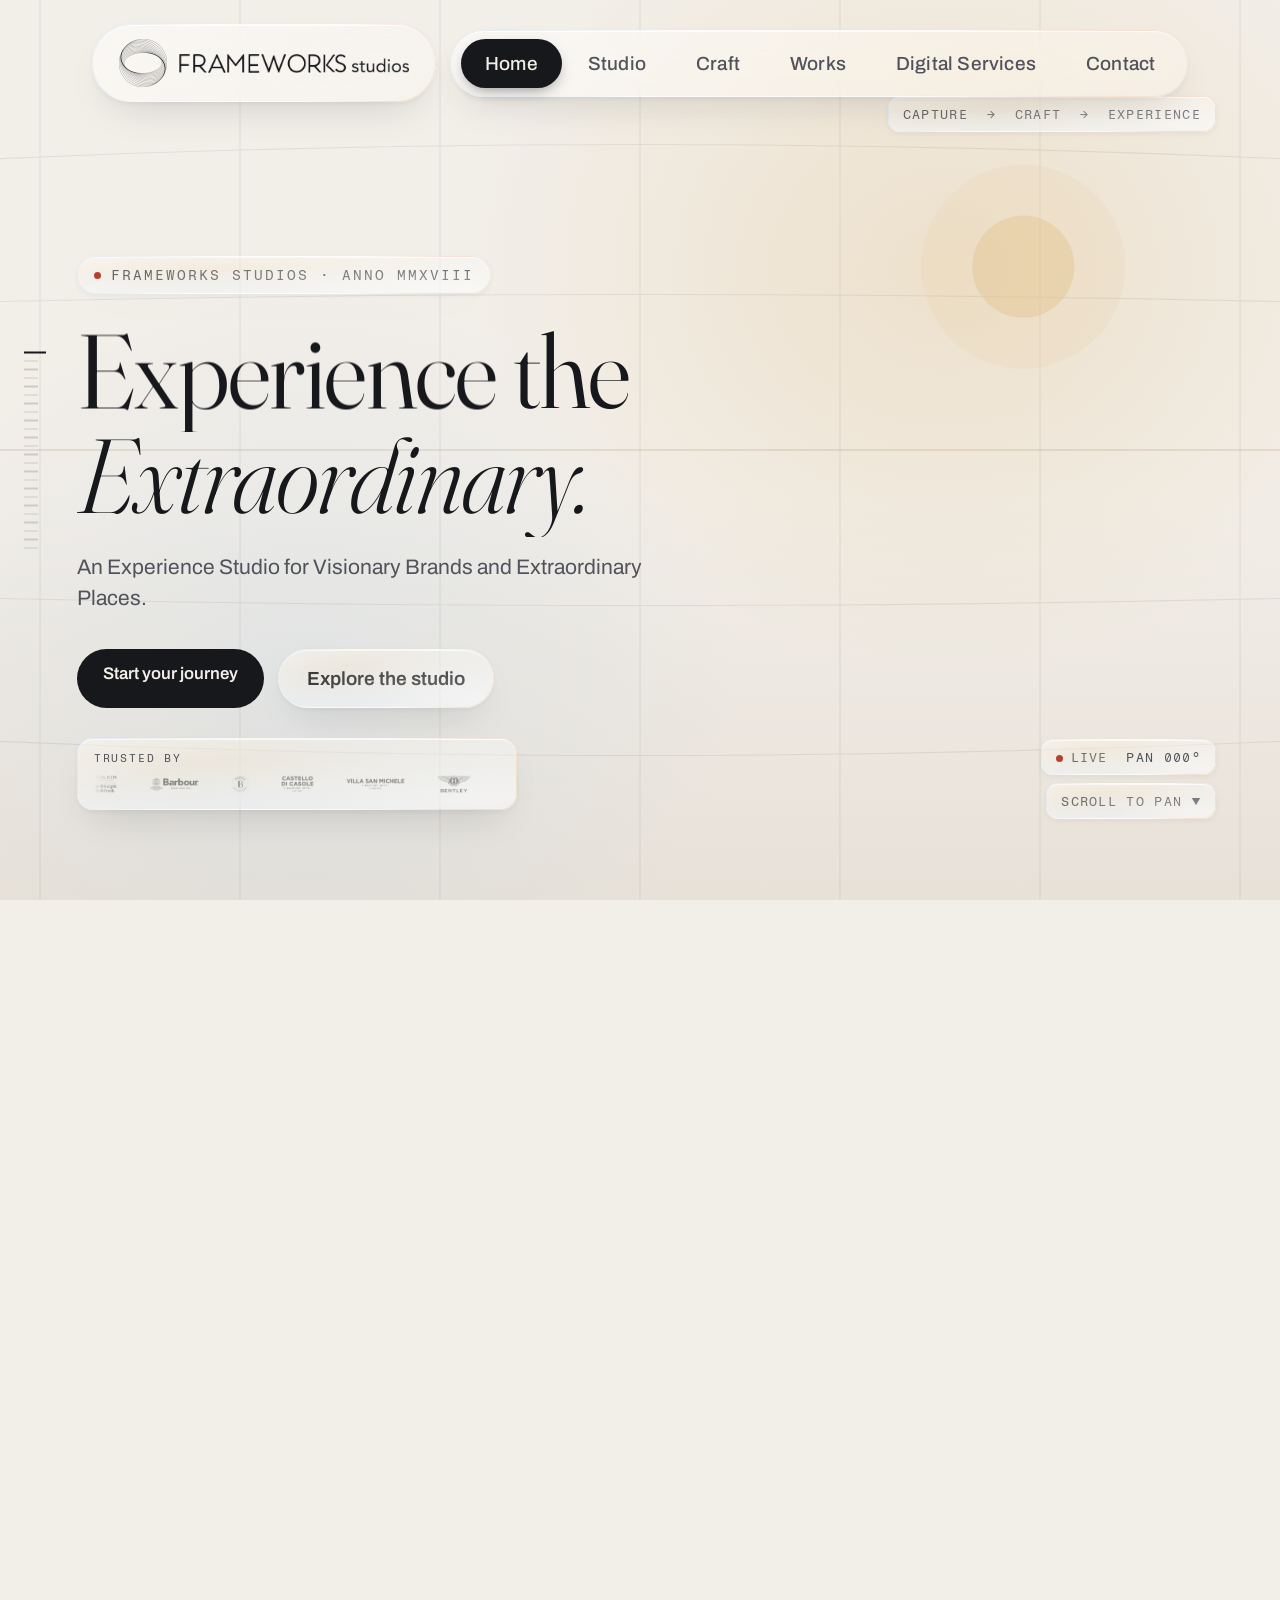
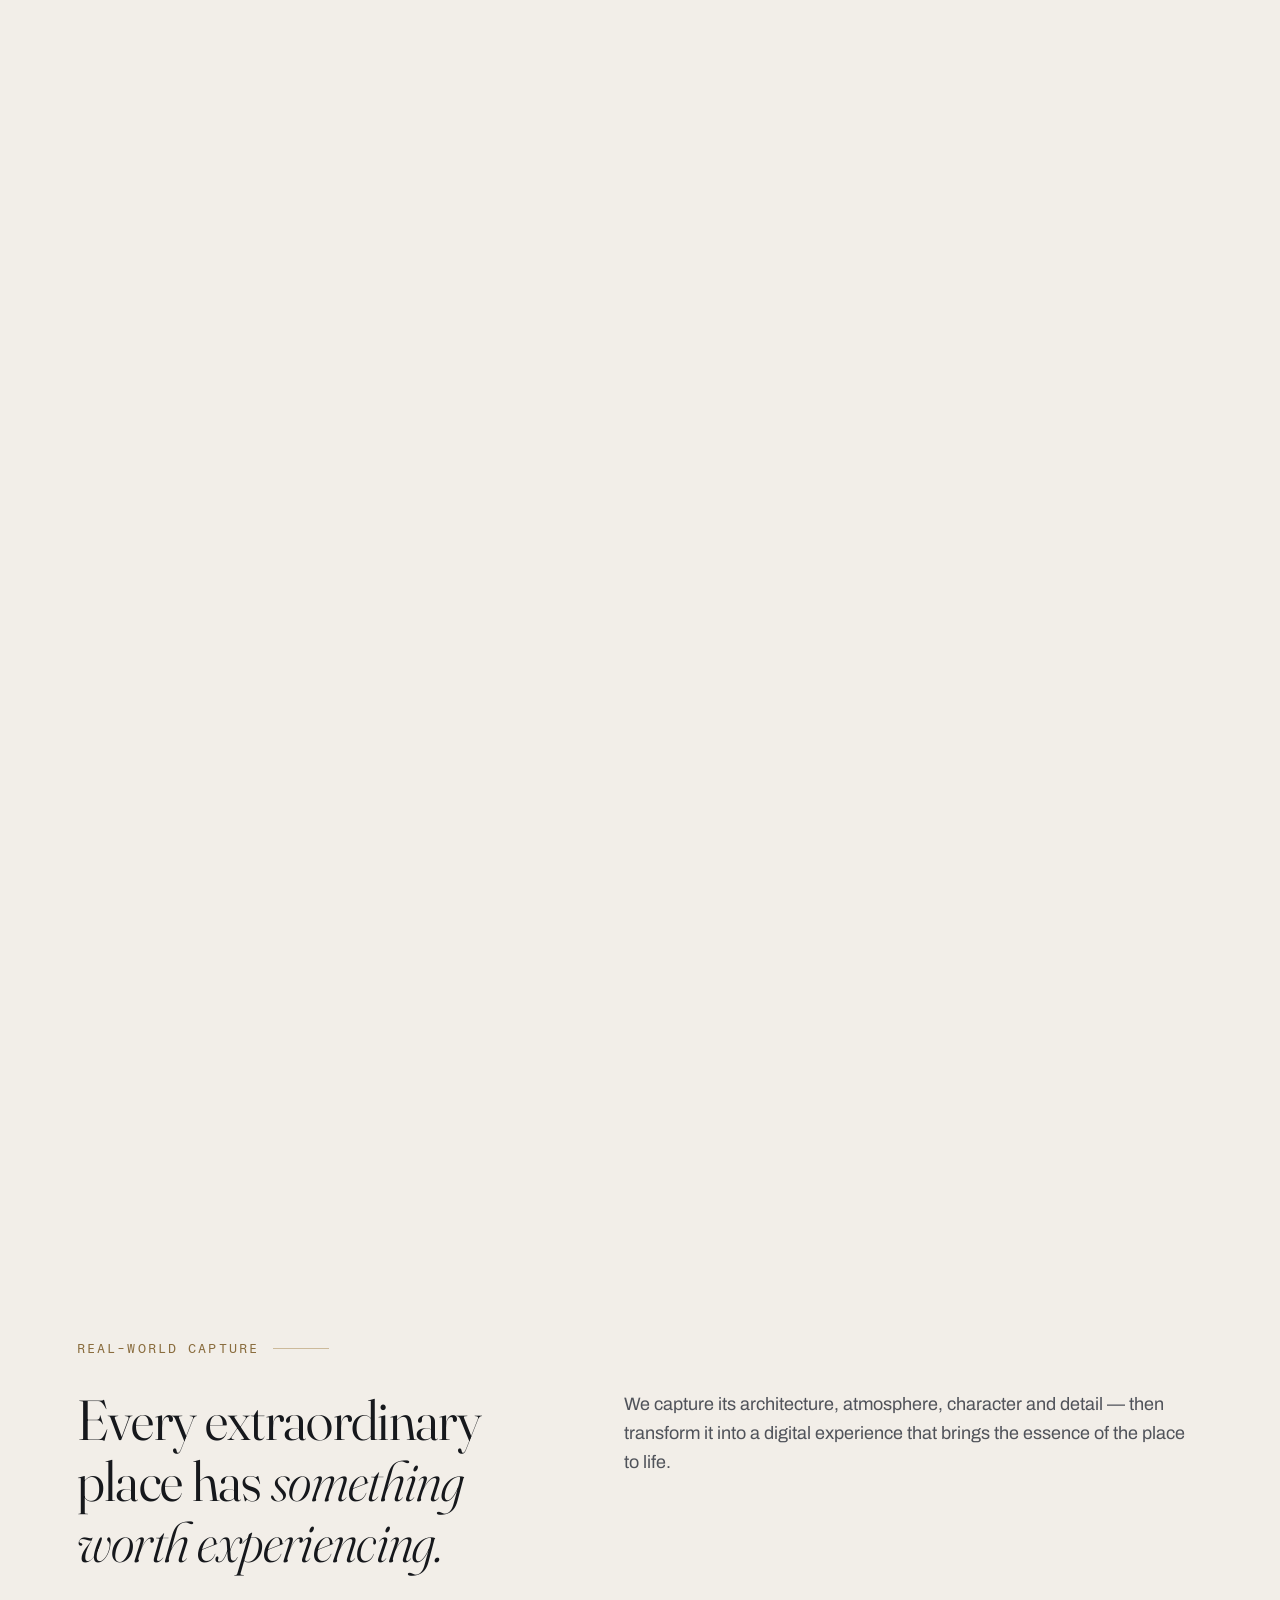
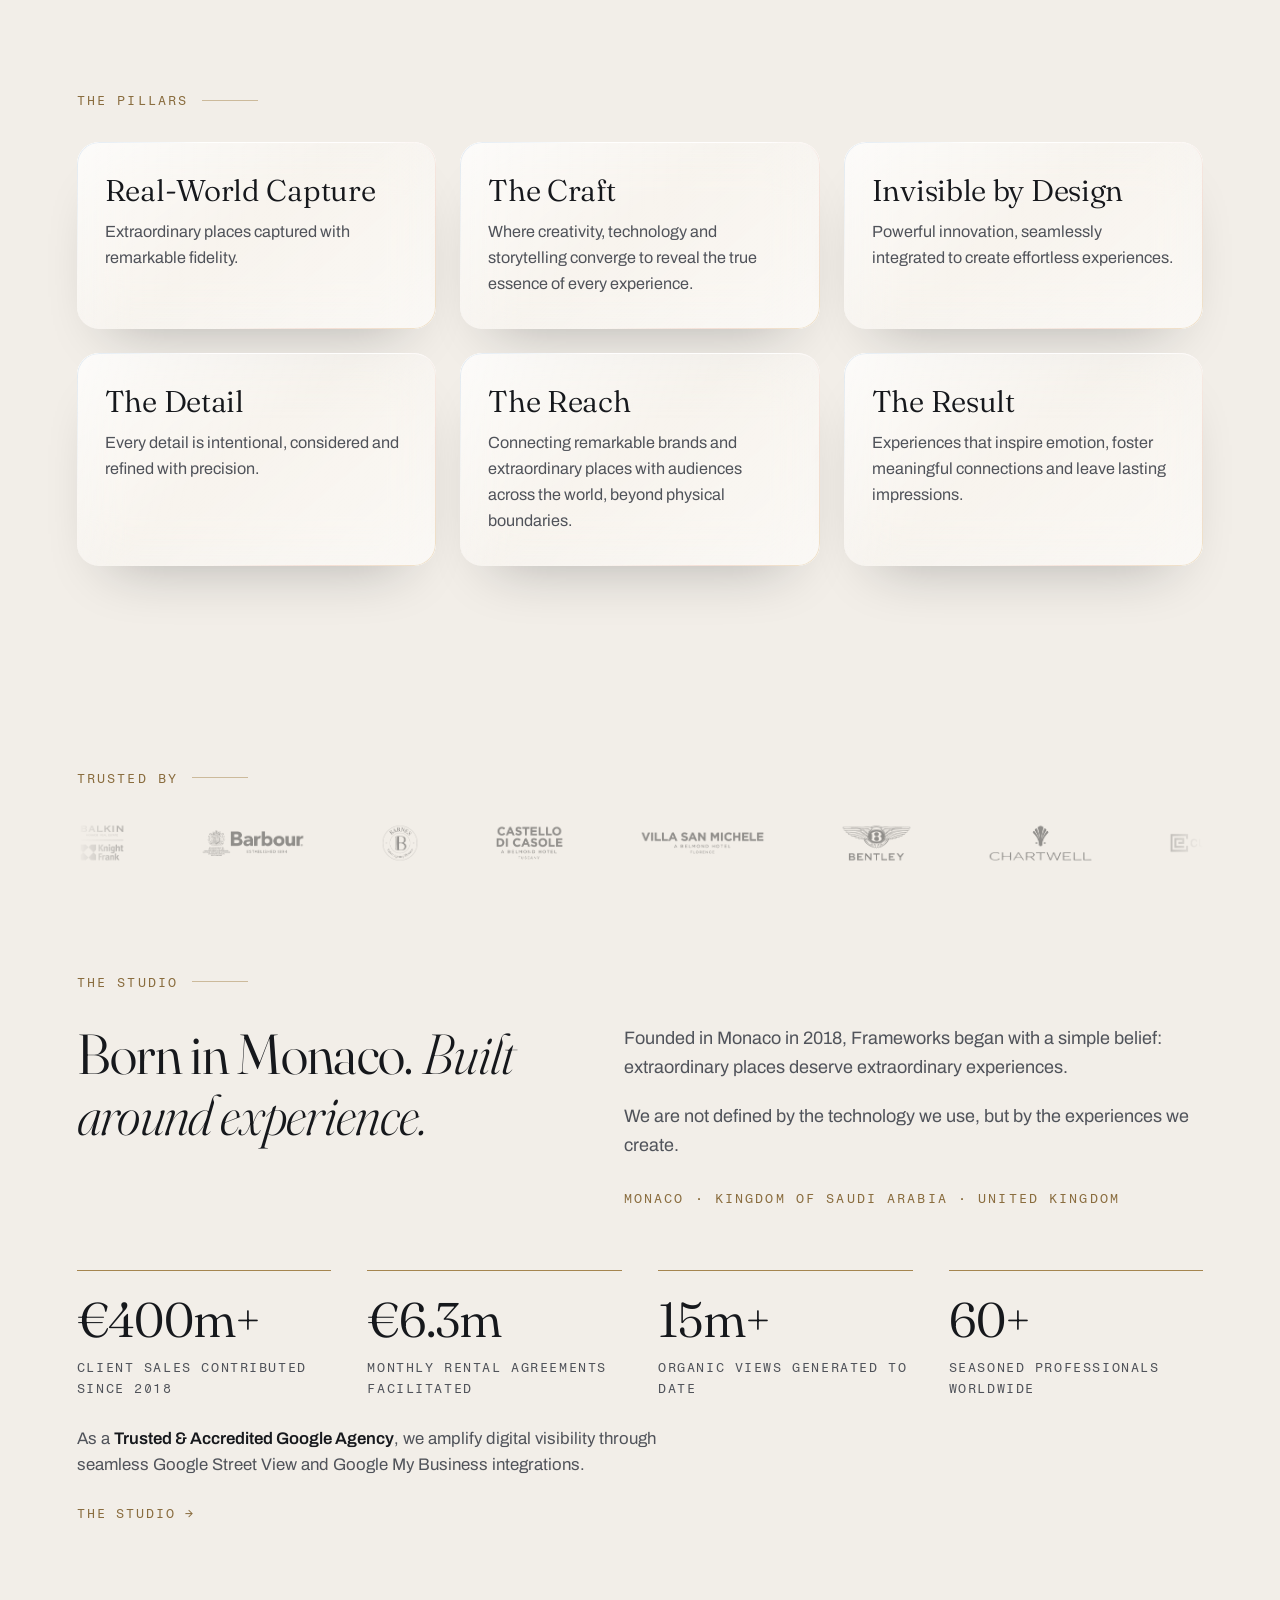
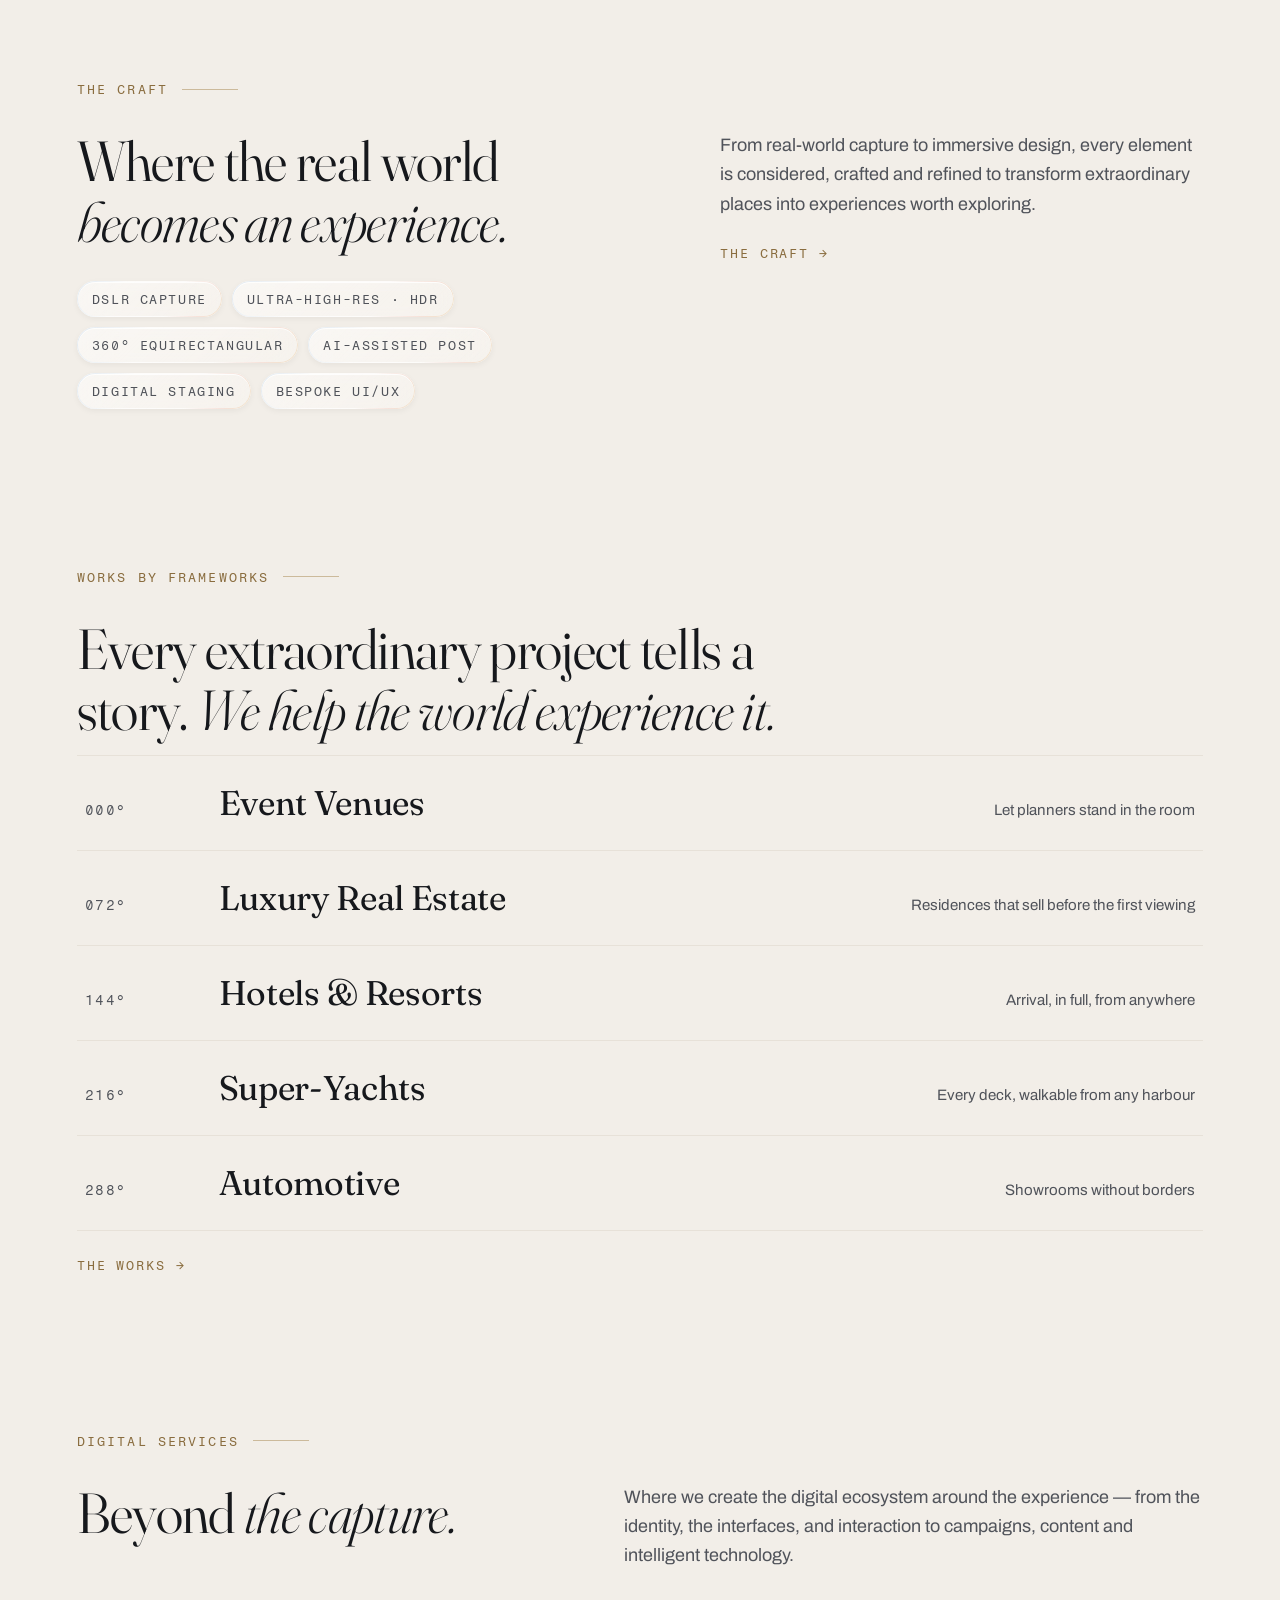
==== index.html @ 33f56725 "favicon update" ====
<!DOCTYPE html>
<html lang="en">
<head>
<title>Frameworks Studios — An Experience Studio for Visionary Brands and Extraordinary Places</title>
<meta name="description" content="An experience studio for visionary brands and extraordinary places. From Monaco, the Kingdom of Saudi Arabia and the United Kingdom, Frameworks captures extraordinary places and transforms them into immersive digital experiences — 360° tours, interactive brochures and the digital ecosystem around them." />
<link rel="canonical" href="https://frameworks-studios.com" />
<meta property="og:type" content="website" />
<meta property="og:title" content="Frameworks Studios — An Experience Studio for Visionary Brands and Extraordinary Places" />
<meta property="og:description" content="An experience studio for visionary brands and extraordinary places. From Monaco, the Kingdom of Saudi Arabia and the United Kingdom, Frameworks captures extraordinary places and transforms them into immersive digital experiences — 360° tours, interactive brochures and the digital ecosystem around them." />
<meta property="og:url" content="https://frameworks-studios.com" />
<meta name="twitter:card" content="summary_large_image" />
<!-- #region SHARED:head — everything below is identical on every page. The
     per-page title, description, canonical and og:url sit above this block. -->
<meta charset="UTF-8" />
<meta name="viewport" content="width=device-width, initial-scale=1.0" />
<meta name="theme-color" content="#F2EEE8" />
<link rel="icon" href="/assets/brand/favicon.ico?v=2" sizes="16x16 32x32 48x48" />
<link rel="icon" href="/assets/brand/favicon-32.png?v=2" type="image/png" sizes="32x32" />
<link rel="icon" href="/assets/brand/favicon-48.png?v=2" type="image/png" sizes="48x48" />
<link rel="icon" href="/assets/brand/icon-192.png?v=2" type="image/png" sizes="192x192" />
<link rel="apple-touch-icon" href="/assets/brand/apple-touch-icon.png?v=2" />
<meta property="og:image" content="https://frameworks-studios.com/assets/brand/og-cover.jpg" />
<meta property="og:image:type" content="image/jpeg" />
<meta property="og:image:width" content="1200" />
<meta property="og:image:height" content="630" />
<meta property="og:image:alt" content="Frameworks Studios" />
<meta property="og:site_name" content="Frameworks Studios" />
<meta name="twitter:image" content="https://frameworks-studios.com/assets/brand/og-cover.jpg" />
<link rel="preconnect" href="https://fonts.googleapis.com">
<link rel="preconnect" href="https://fonts.gstatic.com" crossorigin>
<link href="https://fonts.googleapis.com/css2?family=Fraunces:ital,opsz,wght@0,9..144,300;0,9..144,400;0,9..144,500;1,9..144,300;1,9..144,400&family=Archivo:wdth,wght@62..125,300;62..125,400;62..125,500;62..125,600&family=Fragment+Mono:ital@0;1&display=swap" rel="stylesheet">
<link rel="stylesheet" href="/assets/site.css">
<!-- #endregion SHARED:head -->
</head>
<body data-page="home">

<!-- #region SHARED:nav — canonical copy lives in index.html. After editing it run
     tools/sync-partials.py; the only per-page difference is aria-current="page". -->
<nav class="nav-wrap" id="nav" aria-label="Primary">
  <a class="brandmark glass" href="/" aria-label="Frameworks Studios — home">
    <img class="mark" src="/assets/brand/mark-ink.png" alt="" width="96" height="96">
    <img class="wordmark" src="/assets/brand/wordmark-ink.png" alt="Frameworks Studios" width="582" height="48">
  </a>
  <div class="island glass">
    <span class="island-mini" aria-hidden="true"><span class="rec-dot"></span><img src="/assets/brand/mark-ink.png" alt="" width="96" height="96"></span>
    <!-- gen:nav-island -->
    <a href="/" aria-current="page">Home</a>
    <a href="/studio">Studio</a>
    <a href="/craft">Craft</a>
    <a href="/works">Works</a>
    <a href="/digital-services">Digital Services</a>
    <a href="/contact">Contact</a>
    <!-- /gen:nav-island -->
  </div>
  <button class="nav-toggle glass" type="button" aria-expanded="false" aria-controls="mobile-menu" aria-label="Menu"><i></i></button>
</nav>
<div class="mobile-menu" id="mobile-menu" hidden>
  <!-- gen:nav-drawer -->
  <a href="/" aria-current="page">Home</a>
  <a href="/studio">Studio</a>
  <a href="/craft">Craft</a>
  <a href="/works">Works</a>
  <a href="/digital-services">Digital Services</a>
  <a href="/contact">Contact</a>
  <!-- /gen:nav-drawer -->
  <div class="mobile-foot">
  <!-- gen:studio-line-drawer -->
  Monaco · Kingdom of Saudi Arabia · United Kingdom
  <!-- /gen:studio-line-drawer -->
  </div>
</div>
<!-- #endregion SHARED:nav -->

<!-- ============ SCRUB HERO ============ -->
<div class="scrub-track" id="track">
  <a id="top"></a>
  <section class="stage" aria-label="Showreel">

    <div class="poster" aria-hidden="true">
      <!-- Faint 360° equirectangular graticule, shown until the film loads -->
      <svg viewBox="0 0 1440 810" preserveAspectRatio="xMidYMid slice" xmlns="http://www.w3.org/2000/svg">
        <g stroke="#16181C" stroke-width="1" fill="none" opacity="0.07">
          <line x1="180" y1="0" x2="180" y2="810"/>
          <line x1="360" y1="0" x2="360" y2="810"/>
          <line x1="540" y1="0" x2="540" y2="810"/>
          <line x1="720" y1="0" x2="720" y2="810"/>
          <line x1="900" y1="0" x2="900" y2="810"/>
          <line x1="1080" y1="0" x2="1080" y2="810"/>
          <line x1="1260" y1="0" x2="1260" y2="810"/>
          <path d="M0,150 Q720,110 1440,150"/>
          <path d="M0,275 Q720,255 1440,275"/>
          <path d="M0,535 Q720,555 1440,535"/>
          <path d="M0,660 Q720,700 1440,660"/>
        </g>
        <line x1="0" y1="405" x2="1440" y2="405" stroke="#8A6D3F" stroke-width="1" opacity="0.28"/>
        <circle cx="1065" cy="240" r="46" fill="#E3C795" opacity="0.5"/>
        <circle cx="1065" cy="240" r="92" fill="#E3C795" opacity="0.16"/>
      </svg>
    </div>
    <!-- Scrub-encoded showreel: 12fps, all-intra. Re-encode any replacement the
         same way or the scrub will stutter — see README. -->
    <video id="scrub" src="/assets/showreel.mp4" muted playsinline preload="auto"></video>

    <!-- Scroll captions — each rises in during its window, then recedes into the distance.
         data-start / data-end are scroll-progress fractions (0 -> 1) of the full two-part pan.
         The sequence ends on technology, landing the scrub at the Craft section. -->
    <div class="cap cap-l" data-start="0.065" data-end="0.23" style="top:24%">
      <span class="cap-kicker">Real-world capture</span>
      <p class="cap-line">Every extraordinary place has <em>something worth experiencing.</em></p>
    </div>
    <div class="cap cap-r" data-start="0.16" data-end="0.33" style="top:42%">
      <span class="cap-kicker">Its architecture</span>
      <p class="cap-line">The lines a place <em>was drawn along.</em></p>
    </div>
    <div class="cap cap-l" data-start="0.27" data-end="0.43" style="top:30%">
      <span class="cap-kicker">Its atmosphere</span>
      <p class="cap-line">The way a room <em>holds the light.</em></p>
    </div>
    <div class="cap cap-r" data-start="0.37" data-end="0.53" style="top:46%">
      <span class="cap-kicker">Its character</span>
      <p class="cap-line">Everything that makes it <em>unlike anywhere else.</em></p>
    </div>
    <div class="cap cap-l" data-start="0.46" data-end="0.62" style="top:34%">
      <span class="cap-kicker">Its detail</span>
      <p class="cap-line">Then brought to life <em>as an experience.</em></p>
    </div>
    <!-- Teardown + rebuild captions — top-centre, retro glitch + character scramble -->
    <div class="tcap" data-start="0.635" data-end="0.735">
      <span class="t-main" data-text="CAPTURE">CAPTURE</span>
      <span class="t-sub">Architecture, atmosphere, character and detail</span>
    </div>
    <div class="tcap" data-start="0.715" data-end="0.815">
      <span class="t-main" data-text="CRAFT">CRAFT</span>
      <span class="t-sub">Where creativity, technology and storytelling converge</span>
    </div>
    <div class="tcap" data-start="0.815" data-end="0.90">
      <span class="t-main" data-text="EXPERIENCE">EXPERIENCE</span>
      <span class="t-sub">The essence of the place, brought to life</span>
    </div>
    <div class="tcap" data-start="0.885" data-end="0.965">
      <span class="t-main" data-text="EXPERIENCE THE EXTRAORDINARY">EXPERIENCE THE EXTRAORDINARY</span>
      <span class="t-sub">Frameworks Studios &middot; Anno MMXVIII</span>
    </div>
    <!-- Viewfinder chrome -->
    <div class="vf vf-tr">
      <span class="glass">CAPTURE &nbsp;→&nbsp; CRAFT &nbsp;→&nbsp; EXPERIENCE</span>
    </div>
    <div class="vf vf-bl">
      <span class="glass"><span class="rec-dot" style="display:inline-block;margin-right:8px"></span>LIVE&nbsp; <span id="pan">PAN 000°</span></span>
      <span class="glass">SCROLL TO PAN ▼</span>
    </div>

    <!-- Copy -->
    <div class="hero-copy" id="heroCopy">
      <span class="spec-eyebrow glass hero-fade" style="animation-delay:.1s"><span class="rec-dot"></span>FRAMEWORKS&nbsp;STUDIOS · ANNO&nbsp;MMXVIII</span>
      <h1>
        <span class="hw"><span style="animation-delay:.18s">Experience</span></span>
        <span class="hw"><span style="animation-delay:.27s">the</span></span>
        <em><span class="hw"><span style="animation-delay:.38s">Extraordinary.</span></span></em>
      </h1>
      <p class="hero-sub hero-fade" style="animation-delay:.62s">An Experience Studio for Visionary Brands and Extraordinary Places.</p>
      <div class="hero-actions hero-fade" style="animation-delay:.78s">
        <a class="btn-solid" href="/contact">Start your journey</a>
        <a class="cta glass" href="/studio">Explore the studio</a>
      </div>
      <div class="hero-trust glass hero-fade" style="animation-delay:.94s">
        <span class="hero-trust-k">Trusted by</span>
        <div class="marquee" data-marquee data-marquee-speed="22">
          <ul class="marquee-track">
        <li class="client"><img src="/assets/logos/balkin-monaco-knight-frank.webp" alt="Balkin Monaco · Knight Frank" width="220" height="200" loading="eager" decoding="async"></li>
        <li class="client"><img src="/assets/logos/barbour.webp" alt="Barbour" width="470" height="200" loading="eager" decoding="async"></li>
        <li class="client"><img src="/assets/logos/barnes-monaco.webp" alt="BARNES Monaco" width="182" height="200" loading="eager" decoding="async"></li>
        <li class="client"><img src="/assets/logos/belmond-castello-di-casole.webp" alt="Belmond Castello di Casole" width="318" height="200" loading="eager" decoding="async"></li>
        <li class="client"><img src="/assets/logos/belmond-villa-san-michele.webp" alt="Belmond Villa San Michele" width="557" height="200" loading="eager" decoding="async"></li>
        <li class="client"><img src="/assets/logos/bentley.webp" alt="Bentley" width="330" height="200" loading="eager" decoding="async"></li>
        <li class="client"><img src="/assets/logos/chartwell.webp" alt="Chartwell" width="471" height="200" loading="lazy" decoding="async"></li>
        <li class="client"><img src="/assets/logos/culturespaces.webp" alt="Culturespaces" width="533" height="200" loading="lazy" decoding="async"></li>
        <li class="client"><img src="/assets/logos/dbox.webp" alt="DBOX" width="485" height="200" loading="lazy" decoding="async"></li>
        <li class="client"><img src="/assets/logos/deco-flamme.webp" alt="Déco Flamme" width="572" height="200" loading="lazy" decoding="async"></li>
        <li class="client"><img src="/assets/logos/design-centre.webp" alt="Design Centre" width="402" height="200" loading="lazy" decoding="async"></li>
        <li class="client"><img src="/assets/logos/euronews.webp" alt="Euronews" width="281" height="200" loading="lazy" decoding="async"></li>
        <li class="client"><img src="/assets/logos/eye-spy-360.webp" alt="Eye Spy 360" width="298" height="200" loading="lazy" decoding="async"></li>
        <li class="client"><img src="/assets/logos/f1-experiences.webp" alt="F1 Experiences" width="301" height="200" loading="lazy" decoding="async"></li>
        <li class="client"><img src="/assets/logos/fbm-media.webp" alt="FBM Media" width="366" height="200" loading="lazy" decoding="async"></li>
        <li class="client"><img src="/assets/logos/fraser-yachts.webp" alt="Fraser Yachts" width="308" height="200" loading="lazy" decoding="async"></li>
        <li class="client"><img src="/assets/logos/gala-organisation.webp" alt="Gala Organisation" width="299" height="200" loading="lazy" decoding="async"></li>
        <li class="client"><img src="/assets/logos/getty-images-istock.webp" alt="Getty Images &amp; iStock" width="338" height="200" loading="lazy" decoding="async"></li>
        <li class="client"><img src="/assets/logos/grand-hotel-du-cap-ferrat.webp" alt="Grand-Hôtel du Cap-Ferrat" width="185" height="200" loading="lazy" decoding="async"></li>
        <li class="client"><img src="/assets/logos/groupe-marzocco.webp" alt="Groupe Marzocco" width="434" height="200" loading="lazy" decoding="async"></li>
        <li class="client"><img src="/assets/logos/hotel-cap-estel.webp" alt="Hôtel Cap Estel" width="345" height="200" loading="lazy" decoding="async"></li>
        <li class="client"><img src="/assets/logos/hotel-de-paris-monte-carlo.webp" alt="Hôtel de Paris Monte-Carlo" width="437" height="200" loading="lazy" decoding="async"></li>
        <li class="client"><img src="/assets/logos/ineos-club-house.webp" alt="INEOS Club House" width="395" height="200" loading="lazy" decoding="async"></li>
        <li class="client"><img src="/assets/logos/influencer-awards-monaco.webp" alt="Influencer Awards Monaco" width="316" height="200" loading="lazy" decoding="async"></li>
        <li class="client"><img src="/assets/logos/jimmyz-monte-carlo.webp" alt="Jimmy’z Monte-Carlo" width="473" height="200" loading="lazy" decoding="async"></li>
        <li class="client"><img src="/assets/logos/jolie-ville-luxor.webp" alt="Jolie Ville Luxor" width="337" height="200" loading="lazy" decoding="async"></li>
        <li class="client"><img src="/assets/logos/le-casino-monte-carlo.webp" alt="Le Casino de Monte-Carlo" width="292" height="200" loading="lazy" decoding="async"></li>
        <li class="client"><img src="/assets/logos/lvmh.webp" alt="LVMH" width="381" height="200" loading="lazy" decoding="async"></li>
        <li class="client"><img src="/assets/logos/marks-real-estate.webp" alt="Marks Real Estate" width="497" height="200" loading="lazy" decoding="async"></li>
        <li class="client"><img src="/assets/logos/maverick-frame-studio.webp" alt="Maverick Frame Studio" width="182" height="200" loading="lazy" decoding="async"></li>
        <li class="client"><img src="/assets/logos/mclaren-property.webp" alt="McLaren Property" width="399" height="200" loading="lazy" decoding="async"></li>
        <li class="client"><img src="/assets/logos/monaco-projects.webp" alt="Monaco Projects" width="438" height="200" loading="lazy" decoding="async"></li>
        <li class="client"><img src="/assets/logos/monte-carlo-sbm.webp" alt="Monte-Carlo SBM" width="499" height="200" loading="lazy" decoding="async"></li>
        <li class="client"><img src="/assets/logos/monte-carlo-weddings.webp" alt="Monte-Carlo Weddings" width="411" height="200" loading="lazy" decoding="async"></li>
        <li class="client"><img src="/assets/logos/national-trust.webp" alt="National Trust" width="132" height="200" loading="lazy" decoding="async"></li>
        <li class="client"><img src="/assets/logos/palm-beach-cannes.webp" alt="Palm Beach Cannes" width="210" height="200" loading="lazy" decoding="async"></li>
        <li class="client"><img src="/assets/logos/prime-estate.webp" alt="Prime Estate" width="456" height="200" loading="lazy" decoding="async"></li>
        <li class="client"><img src="/assets/logos/proto.webp" alt="Proto" width="349" height="200" loading="lazy" decoding="async"></li>
        <li class="client"><img src="/assets/logos/rangers-fc.webp" alt="Rangers FC" width="182" height="200" loading="lazy" decoding="async"></li>
        <li class="client"><img src="/assets/logos/relevance.webp" alt="Relevance" width="290" height="200" loading="lazy" decoding="async"></li>
        <li class="client"><img src="/assets/logos/riviera-radio.webp" alt="Riviera Radio" width="315" height="200" loading="lazy" decoding="async"></li>
        <li class="client"><img src="/assets/logos/saatchi-and-saatchi.webp" alt="Saatchi &amp; Saatchi" width="522" height="200" loading="lazy" decoding="async"></li>
        <li class="client"><img src="/assets/logos/samsung-the-wall.webp" alt="Samsung The Wall" width="362" height="200" loading="lazy" decoding="async"></li>
        <li class="client"><img src="/assets/logos/savills.webp" alt="Savills" width="375" height="200" loading="lazy" decoding="async"></li>
        <li class="client"><img src="/assets/logos/sothebys-international-realty.webp" alt="Sotheby’s International Realty" width="424" height="200" loading="lazy" decoding="async"></li>
        <li class="client"><img src="/assets/logos/spark-design-academy.webp" alt="Spark Design Academy" width="415" height="200" loading="lazy" decoding="async"></li>
        <li class="client"><img src="/assets/logos/sunderland-afc.webp" alt="Sunderland AFC" width="201" height="200" loading="lazy" decoding="async"></li>
        <li class="client"><img src="/assets/logos/sunseeker-monaco.webp" alt="Sunseeker Monaco" width="244" height="200" loading="lazy" decoding="async"></li>
        <li class="client"><img src="/assets/logos/superyachts-monaco.webp" alt="Superyachts Monaco" width="313" height="200" loading="lazy" decoding="async"></li>
        <li class="client"><img src="/assets/logos/villa-ephrussi-de-rothschild.webp" alt="Villa Ephrussi de Rothschild" width="424" height="200" loading="lazy" decoding="async"></li>
        <li class="client"><img src="/assets/logos/yacht-club-de-monaco.webp" alt="Yacht Club de Monaco" width="392" height="200" loading="lazy" decoding="async"></li>
          </ul>
        </div>
      </div>
    </div>
  </section>
</div>

<!-- film transport progress -->
<div class="transport" aria-hidden="true" id="transport"></div>

<!-- ============ REAL-WORLD CAPTURE ============ -->
<section class="band" id="capture" aria-labelledby="capture-h">
  <div class="eyebrow reveal" id="capture-h">Real-world capture</div>
  <div class="studio-grid">
    <h2 class="reveal">Every extraordinary place has <em>something worth experiencing.</em></h2>
    <div>
      <p class="body-copy reveal">We capture its architecture, atmosphere, character and detail — then transform it into a digital experience that brings the essence of the place to life.</p>
    </div>
  </div>
</section>

<!-- ============ PILLAR STATEMENTS ============
     Six pillars of excellence, in the client's approved order. They reuse the
     glass card from site.css that /digital-services also uses; the grid is
     .pillar-grid here because digital.css owns .pillars and is not loaded on
     this page. -->
<section class="band" id="pillars" aria-labelledby="pillars-h" style="padding-top:0">
  <div class="eyebrow reveal" id="pillars-h">The pillars</div>
  <div class="pillar-grid">
    <div class="pillar reveal"><b>Real-World Capture</b><span>Extraordinary places captured with remarkable fidelity.</span></div>
    <div class="pillar reveal"><b>The Craft</b><span>Where creativity, technology and storytelling converge to reveal the true essence of every experience.</span></div>
    <div class="pillar reveal"><b>Invisible by Design</b><span>Powerful innovation, seamlessly integrated to create effortless experiences.</span></div>
    <div class="pillar reveal"><b>The Detail</b><span>Every detail is intentional, considered and refined with precision.</span></div>
    <div class="pillar reveal"><b>The Reach</b><span>Connecting remarkable brands and extraordinary places with audiences across the world, beyond physical boundaries.</span></div>
    <div class="pillar reveal"><b>The Result</b><span>Experiences that inspire emotion, foster meaningful connections and leave lasting impressions.</span></div>
  </div>
</section>

<!-- ============ TRUSTED BY ============ -->
<section class="band trusted" aria-labelledby="trusted-h">
  <div class="eyebrow reveal" id="trusted-h">Trusted by</div>
  <!-- One authored track; site.js clones it for the seamless loop. To add a
       client, drop a trimmed logo into assets/logos/ and add one <li> here and
       in the hero island below. See README. -->
  <div class="marquee" data-marquee>
    <ul class="marquee-track">
      <li class="client"><img src="/assets/logos/balkin-monaco-knight-frank.webp" alt="Balkin Monaco · Knight Frank" width="220" height="200" loading="lazy" decoding="async"></li>
      <li class="client"><img src="/assets/logos/barbour.webp" alt="Barbour" width="470" height="200" loading="lazy" decoding="async"></li>
      <li class="client"><img src="/assets/logos/barnes-monaco.webp" alt="BARNES Monaco" width="182" height="200" loading="lazy" decoding="async"></li>
      <li class="client"><img src="/assets/logos/belmond-castello-di-casole.webp" alt="Belmond Castello di Casole" width="318" height="200" loading="lazy" decoding="async"></li>
      <li class="client"><img src="/assets/logos/belmond-villa-san-michele.webp" alt="Belmond Villa San Michele" width="557" height="200" loading="lazy" decoding="async"></li>
      <li class="client"><img src="/assets/logos/bentley.webp" alt="Bentley" width="330" height="200" loading="lazy" decoding="async"></li>
      <li class="client"><img src="/assets/logos/chartwell.webp" alt="Chartwell" width="471" height="200" loading="lazy" decoding="async"></li>
      <li class="client"><img src="/assets/logos/culturespaces.webp" alt="Culturespaces" width="533" height="200" loading="lazy" decoding="async"></li>
      <li class="client"><img src="/assets/logos/dbox.webp" alt="DBOX" width="485" height="200" loading="lazy" decoding="async"></li>
      <li class="client"><img src="/assets/logos/deco-flamme.webp" alt="Déco Flamme" width="572" height="200" loading="lazy" decoding="async"></li>
      <li class="client"><img src="/assets/logos/design-centre.webp" alt="Design Centre" width="402" height="200" loading="lazy" decoding="async"></li>
      <li class="client"><img src="/assets/logos/euronews.webp" alt="Euronews" width="281" height="200" loading="lazy" decoding="async"></li>
      <li class="client"><img src="/assets/logos/eye-spy-360.webp" alt="Eye Spy 360" width="298" height="200" loading="lazy" decoding="async"></li>
      <li class="client"><img src="/assets/logos/f1-experiences.webp" alt="F1 Experiences" width="301" height="200" loading="lazy" decoding="async"></li>
      <li class="client"><img src="/assets/logos/fbm-media.webp" alt="FBM Media" width="366" height="200" loading="lazy" decoding="async"></li>
      <li class="client"><img src="/assets/logos/fraser-yachts.webp" alt="Fraser Yachts" width="308" height="200" loading="lazy" decoding="async"></li>
      <li class="client"><img src="/assets/logos/gala-organisation.webp" alt="Gala Organisation" width="299" height="200" loading="lazy" decoding="async"></li>
      <li class="client"><img src="/assets/logos/getty-images-istock.webp" alt="Getty Images &amp; iStock" width="338" height="200" loading="lazy" decoding="async"></li>
      <li class="client"><img src="/assets/logos/grand-hotel-du-cap-ferrat.webp" alt="Grand-Hôtel du Cap-Ferrat" width="185" height="200" loading="lazy" decoding="async"></li>
      <li class="client"><img src="/assets/logos/groupe-marzocco.webp" alt="Groupe Marzocco" width="434" height="200" loading="lazy" decoding="async"></li>
      <li class="client"><img src="/assets/logos/hotel-cap-estel.webp" alt="Hôtel Cap Estel" width="345" height="200" loading="lazy" decoding="async"></li>
      <li class="client"><img src="/assets/logos/hotel-de-paris-monte-carlo.webp" alt="Hôtel de Paris Monte-Carlo" width="437" height="200" loading="lazy" decoding="async"></li>
      <li class="client"><img src="/assets/logos/ineos-club-house.webp" alt="INEOS Club House" width="395" height="200" loading="lazy" decoding="async"></li>
      <li class="client"><img src="/assets/logos/influencer-awards-monaco.webp" alt="Influencer Awards Monaco" width="316" height="200" loading="lazy" decoding="async"></li>
      <li class="client"><img src="/assets/logos/jimmyz-monte-carlo.webp" alt="Jimmy’z Monte-Carlo" width="473" height="200" loading="lazy" decoding="async"></li>
      <li class="client"><img src="/assets/logos/jolie-ville-luxor.webp" alt="Jolie Ville Luxor" width="337" height="200" loading="lazy" decoding="async"></li>
      <li class="client"><img src="/assets/logos/le-casino-monte-carlo.webp" alt="Le Casino de Monte-Carlo" width="292" height="200" loading="lazy" decoding="async"></li>
      <li class="client"><img src="/assets/logos/lvmh.webp" alt="LVMH" width="381" height="200" loading="lazy" decoding="async"></li>
      <li class="client"><img src="/assets/logos/marks-real-estate.webp" alt="Marks Real Estate" width="497" height="200" loading="lazy" decoding="async"></li>
      <li class="client"><img src="/assets/logos/maverick-frame-studio.webp" alt="Maverick Frame Studio" width="182" height="200" loading="lazy" decoding="async"></li>
      <li class="client"><img src="/assets/logos/mclaren-property.webp" alt="McLaren Property" width="399" height="200" loading="lazy" decoding="async"></li>
      <li class="client"><img src="/assets/logos/monaco-projects.webp" alt="Monaco Projects" width="438" height="200" loading="lazy" decoding="async"></li>
      <li class="client"><img src="/assets/logos/monte-carlo-sbm.webp" alt="Monte-Carlo SBM" width="499" height="200" loading="lazy" decoding="async"></li>
      <li class="client"><img src="/assets/logos/monte-carlo-weddings.webp" alt="Monte-Carlo Weddings" width="411" height="200" loading="lazy" decoding="async"></li>
      <li class="client"><img src="/assets/logos/national-trust.webp" alt="National Trust" width="132" height="200" loading="lazy" decoding="async"></li>
      <li class="client"><img src="/assets/logos/palm-beach-cannes.webp" alt="Palm Beach Cannes" width="210" height="200" loading="lazy" decoding="async"></li>
      <li class="client"><img src="/assets/logos/prime-estate.webp" alt="Prime Estate" width="456" height="200" loading="lazy" decoding="async"></li>
      <li class="client"><img src="/assets/logos/proto.webp" alt="Proto" width="349" height="200" loading="lazy" decoding="async"></li>
      <li class="client"><img src="/assets/logos/rangers-fc.webp" alt="Rangers FC" width="182" height="200" loading="lazy" decoding="async"></li>
      <li class="client"><img src="/assets/logos/relevance.webp" alt="Relevance" width="290" height="200" loading="lazy" decoding="async"></li>
      <li class="client"><img src="/assets/logos/riviera-radio.webp" alt="Riviera Radio" width="315" height="200" loading="lazy" decoding="async"></li>
      <li class="client"><img src="/assets/logos/saatchi-and-saatchi.webp" alt="Saatchi &amp; Saatchi" width="522" height="200" loading="lazy" decoding="async"></li>
      <li class="client"><img src="/assets/logos/samsung-the-wall.webp" alt="Samsung The Wall" width="362" height="200" loading="lazy" decoding="async"></li>
      <li class="client"><img src="/assets/logos/savills.webp" alt="Savills" width="375" height="200" loading="lazy" decoding="async"></li>
      <li class="client"><img src="/assets/logos/sothebys-international-realty.webp" alt="Sotheby’s International Realty" width="424" height="200" loading="lazy" decoding="async"></li>
      <li class="client"><img src="/assets/logos/spark-design-academy.webp" alt="Spark Design Academy" width="415" height="200" loading="lazy" decoding="async"></li>
      <li class="client"><img src="/assets/logos/sunderland-afc.webp" alt="Sunderland AFC" width="201" height="200" loading="lazy" decoding="async"></li>
      <li class="client"><img src="/assets/logos/sunseeker-monaco.webp" alt="Sunseeker Monaco" width="244" height="200" loading="lazy" decoding="async"></li>
      <li class="client"><img src="/assets/logos/superyachts-monaco.webp" alt="Superyachts Monaco" width="313" height="200" loading="lazy" decoding="async"></li>
      <li class="client"><img src="/assets/logos/villa-ephrussi-de-rothschild.webp" alt="Villa Ephrussi de Rothschild" width="424" height="200" loading="lazy" decoding="async"></li>
      <li class="client"><img src="/assets/logos/yacht-club-de-monaco.webp" alt="Yacht Club de Monaco" width="392" height="200" loading="lazy" decoding="async"></li>
    </ul>
  </div>
</section>

<!-- ============ THE STUDIO (teaser → /studio) ============
     The founding story leads; the proof figures that used to stand alone as a
     Results band now close the same section, so the numbers arrive after the
     belief rather than instead of it. -->
<section class="band" id="studio" style="padding-top:24px">
  <div class="eyebrow reveal">The studio</div>
  <div class="studio-grid">
    <h2 class="reveal">Born in Monaco. <em>Built around experience.</em></h2>
    <div>
      <p class="body-copy reveal">Founded in Monaco in 2018, Frameworks began with a simple belief: extraordinary places deserve extraordinary experiences.</p>
      <p class="body-copy reveal">We are not defined by the technology we use, but by the experiences we create.</p>
      <p class="studio-locus reveal">
        <!-- gen:studio-line-home -->
        MONACO · KINGDOM OF SAUDI ARABIA · UNITED KINGDOM
        <!-- /gen:studio-line-home -->
      </p>
    </div>
  </div>
  <div class="stats reveal">
    <div class="stat"><b>€400m+</b><span>Client sales contributed since 2018</span></div>
    <div class="stat"><b>€6.3m</b><span>Monthly rental agreements facilitated</span></div>
    <div class="stat"><b>15m+</b><span>Organic views generated to date</span></div>
    <div class="stat"><b>60+</b><span>Seasoned professionals worldwide</span></div>
  </div>
  <p class="google-line reveal">As a <strong>Trusted &amp; Accredited Google Agency</strong>, we amplify digital visibility through seamless Google Street View and Google My Business integrations.</p>
  <a class="more-link reveal" href="/studio">the Studio</a>
</section>

<!-- ============ CRAFT (teaser → /craft) ============ -->
<section class="band" id="craft" style="padding-top:40px">
  <div class="eyebrow reveal">The craft</div>
  <div class="craft-grid">
    <div>
      <h2 class="reveal">Where the real world <em>becomes an experience.</em></h2>
      <div class="spec-chips reveal">
        <span class="glass">DSLR CAPTURE</span>
        <span class="glass">ULTRA-HIGH-RES · HDR</span>
        <span class="glass">360° EQUIRECTANGULAR</span>
        <span class="glass">AI-ASSISTED POST</span>
        <span class="glass">DIGITAL STAGING</span>
        <span class="glass">BESPOKE UI/UX</span>
      </div>
    </div>
    <div>
      <p class="body-copy reveal">From real-world capture to immersive design, every element is considered, crafted and refined to transform extraordinary places into experiences worth exploring.</p>
      <a class="more-link reveal" href="/craft">the Craft</a>
    </div>
  </div>
</section>

<!-- ============ WORKS BY FRAMEWORKS (teaser → /works) ============ -->
<section class="band" id="sectors" style="padding-top:40px">
  <div class="eyebrow reveal">Works by Frameworks</div>
  <h2 class="reveal">Every extraordinary project tells a story. <em>We help the world experience it.</em></h2>
  <div class="sector-list reveal">
    <a class="sector-row" href="/works#event-venues" data-img="/assets/sectors/event-venues.webp"><span class="sector-deg">000°</span><span class="sector-name">Event Venues</span><span class="sector-note">Let planners stand in the room</span></a>
    <a class="sector-row" href="/works#luxury-real-estate" data-img="/assets/sectors/luxury-real-estate.webp"><span class="sector-deg">072°</span><span class="sector-name">Luxury Real Estate</span><span class="sector-note">Residences that sell before the first viewing</span></a>
    <a class="sector-row" href="/works#premium-hospitality" data-img="/assets/sectors/premium-hospitality.webp"><span class="sector-deg">144°</span><span class="sector-name">Hotels &amp; Resorts</span><span class="sector-note">Arrival, in full, from anywhere</span></a>
    <a class="sector-row" href="/works#super-yachts" data-img="/assets/sectors/super-yachts.webp"><span class="sector-deg">216°</span><span class="sector-name">Super-Yachts</span><span class="sector-note">Every deck, walkable from any harbour</span></a>
    <a class="sector-row" href="/works#automotive" data-img="/assets/sectors/automotive.webp"><span class="sector-deg">288°</span><span class="sector-name">Automotive</span><span class="sector-note">Showrooms without borders</span></a>
  </div>
  <a class="more-link reveal" href="/works">the Works</a>
</section>

<!-- ============ DIGITAL SERVICES (teaser → /digital-services) ============ -->
<section class="band" id="digital-services" style="padding-top:40px">
  <div class="eyebrow reveal">Digital services</div>
  <div class="studio-grid">
    <h2 class="reveal">Beyond <em>the capture.</em></h2>
    <div>
      <p class="body-copy reveal">Where we create the digital ecosystem around the experience — from the identity, the interfaces, and interaction to campaigns, content and intelligent technology.</p>
      <a class="more-link reveal" href="/digital-services">Digital Services</a>
    </div>
  </div>
</section>

<!-- #region SHARED:cta -->
<section class="contact" id="contact">
  <div class="eyebrow reveal">Contact</div>
  <h2 class="reveal">Every extraordinary project <em>begins with a conversation.</em></h2>
  <p class="reveal">Tell us about your vision, and we'll transform it into an unforgettable experience the world will want to discover.</p>
  <a class="btn-ivory reveal" href="/contact">Start your journey</a>
</section>
<!-- #endregion SHARED:cta -->

<!-- #region SHARED:foot -->
<footer class="site-foot">
  <a class="footer-mark" href="/" aria-label="Frameworks Studios — home">
    <img src="/assets/brand/lockup-ivory.png" alt="Frameworks Studios" width="320" height="320">
  </a>
  <nav class="footer-nav" aria-label="Footer">
    <!-- gen:nav-footer -->
    <a href="/" aria-current="page">Home</a> <a href="/studio">Studio</a> <a href="/craft">Craft</a> <a href="/works">Works</a> <a href="/digital-services">Digital Services</a> <a href="/contact">Contact</a>
    <!-- /gen:nav-footer -->
  </nav>
  <!-- gen:member-of -->

  <!-- /gen:member-of -->
  <div class="footer-social">
    <!-- gen:social -->
    <a href="https://www.instagram.com/framework.studio_/" target="_blank" rel="noopener noreferrer" aria-label="Frameworks Studios on Instagram"><svg viewBox="0 0 24 24" width="20" height="20" fill="none" stroke="currentColor" stroke-width="1.5" stroke-linecap="round" stroke-linejoin="round" aria-hidden="true" focusable="false"><rect x="3" y="3" width="18" height="18" rx="5"/><circle cx="12" cy="12" r="4"/><circle cx="17.2" cy="6.8" r="1.1" fill="currentColor" stroke="none"/></svg></a>
    <a href="https://www.linkedin.com/company/frameworksstudios/" target="_blank" rel="noopener noreferrer" aria-label="Frameworks Studios on LinkedIn"><svg viewBox="0 0 24 24" width="20" height="20" fill="none" stroke="currentColor" stroke-width="1.5" stroke-linecap="round" stroke-linejoin="round" aria-hidden="true" focusable="false"><rect x="3" y="3" width="18" height="18" rx="2"/><line x1="7.5" y1="10.5" x2="7.5" y2="17"/><circle cx="7.5" cy="7.2" r="1.1" fill="currentColor" stroke="none"/><path d="M11.5 17v-3.6a2.6 2.6 0 0 1 5.2 0V17"/><line x1="11.5" y1="10.5" x2="11.5" y2="17"/></svg></a>
    <a href="https://vimeo.com/frameworksstudio" target="_blank" rel="noopener noreferrer" aria-label="Frameworks Studios on Vimeo"><svg viewBox="0 0 24 24" width="20" height="20" fill="none" stroke="currentColor" stroke-width="1.5" stroke-linecap="round" stroke-linejoin="round" aria-hidden="true" focusable="false"><path d="M3.5 8.2c1.6-1.5 3-2.3 4.1-2.4 1.4-.2 2.3.8 2.6 2.9.3 2.3.5 3.7.7 4.2.3 1 .7 1.5 1.1 1.5.3 0 .8-.5 1.5-1.5.7-1 1.1-1.8 1.1-2.3.1-.9-.3-1.4-1.2-1.4-.4 0-.9.1-1.3.3.8-2.7 2.4-4 4.7-3.9 1.7.1 2.5 1.2 2.4 3.3-.1 1.6-1.2 3.8-3.2 6.6-2.1 2.9-3.9 4.4-5.3 4.4-.9 0-1.7-.9-2.3-2.6l-1.3-4.6c-.5-1.7-1-2.6-1.5-2.6-.1 0-.6.3-1.4.9z"/></svg></a>
    <a href="https://www.youtube.com/@Frameworks_Studios" target="_blank" rel="noopener noreferrer" aria-label="Frameworks Studios on YouTube"><svg viewBox="0 0 24 24" width="20" height="20" fill="none" stroke="currentColor" stroke-width="1.5" stroke-linecap="round" stroke-linejoin="round" aria-hidden="true" focusable="false"><rect x="2.5" y="5.5" width="19" height="13" rx="4"/><path d="M10.2 9.4l5 2.6-5 2.6z"/></svg></a>
    <a href="https://www.facebook.com/frmworkstudio" target="_blank" rel="noopener noreferrer" aria-label="Frameworks Studios on Facebook"><svg viewBox="0 0 24 24" width="20" height="20" fill="none" stroke="currentColor" stroke-width="1.5" stroke-linecap="round" stroke-linejoin="round" aria-hidden="true" focusable="false"><path d="M14.5 8.2h2.2V5.4h-2.2c-1.9 0-3.4 1.5-3.4 3.4v1.6H9v2.8h2.1V21h2.8v-7.8h2.2l.4-2.8h-2.6V8.8c0-.3.3-.6.6-.6z"/></svg></a>
    <a href="https://x.com/frmwork_studio" target="_blank" rel="noopener noreferrer" aria-label="Frameworks Studios on X"><svg viewBox="0 0 24 24" width="20" height="20" fill="none" stroke="currentColor" stroke-width="1.5" stroke-linecap="round" stroke-linejoin="round" aria-hidden="true" focusable="false"><path d="M4 4l7 9.2L4.4 20"/><path d="M20 20l-7-9.2L19.6 4"/></svg></a>
    <!-- /gen:social -->
  </div>
  <div class="footer-bar">
    <!-- gen:copyright -->
    <span>© 2026 FRAMEWORKS STUDIOS · MONACO · KINGDOM OF SAUDI ARABIA · UNITED KINGDOM</span>
    <!-- /gen:copyright -->
  </div>
</footer>
<!-- #endregion SHARED:foot -->

<script src="/assets/site.js" defer></script>
<script src="/assets/home.js" defer></script>
</body>
</html>
---- assets/site.css ----
/* Frameworks Studios — site stylesheet.
   Loaded by every page. Sections marked HOME ONLY are used solely by the
   scroll-scrubbed hero on index.html; they ship everywhere so that there is one
   stylesheet to keep in sync rather than two that drift. */

/* ---------- Tokens · Frameworks Studios ---------- */
:root{
  --ivory:#F2EEE8;            /* matched to the showreel's background frames */
  --ivory-deep:#E7E1D8;
  --ink:#16181C;              /* night-harbour black */
  --ink-soft:#50535A;
  --brass:#A5854F;            /* champagne brass — detail accent */
  --brass-deep:#8A6D3F;
  --carmine:#B8402F;          /* live/rec indicator only */
  --spectral-blue:#C3D5E6;
  --spectral-rose:#EFC9BB;
  --spectral-gold:#E3C795;
  --glass-fill:rgba(255,255,255,0.42);
  --glass-stroke:rgba(255,255,255,0.65);
  --glass-shadow:0 18px 40px -18px rgba(22,24,28,0.18), 0 2px 6px rgba(22,24,28,0.05);
  --radius-pill:999px;
  --ease:cubic-bezier(.22,.61,.21,.99);
  --ease-io:cubic-bezier(.65,0,.35,1);   /* ease-in-out for the island collapse/expand */
  --pad-x:min(6vw,84px);
}

*{margin:0;padding:0;box-sizing:border-box}
html{scroll-behavior:auto}
body{
  background:var(--ivory);
  color:var(--ink);
  font-family:"Archivo",system-ui,sans-serif;
  font-variation-settings:"wdth" 100;
  -webkit-font-smoothing:antialiased;
}
::selection{background:var(--brass); color:var(--ivory)}

/* ---------- Glass primitives ---------- */
.glass{
  background:linear-gradient(135deg, rgba(255,255,255,0.55), rgba(255,255,255,0.28));
  -webkit-backdrop-filter:blur(18px) saturate(1.4);
  backdrop-filter:blur(18px) saturate(1.4);
  border:1px solid var(--glass-stroke);
  box-shadow:var(--glass-shadow), inset 0 1px 0 rgba(255,255,255,0.8);
  position:relative;
  transition:background .45s var(--ease), border-color .45s var(--ease),
             box-shadow .45s var(--ease),
             -webkit-backdrop-filter .45s var(--ease), backdrop-filter .45s var(--ease);
}
/* spectral edge — light through a lens; the one place pastel colour is allowed */
.glass::before{
  content:"";position:absolute;inset:-1px;border-radius:inherit;padding:1px;
  background:linear-gradient(120deg, var(--spectral-blue), transparent 30%, transparent 65%, var(--spectral-rose) 85%, var(--spectral-gold));
  -webkit-mask:linear-gradient(#000 0 0) content-box, linear-gradient(#000 0 0);
  -webkit-mask-composite:xor; mask-composite:exclude;
  opacity:.5; pointer-events:none;
  transition:opacity .45s var(--ease);
}

/* ---------- Island nav ---------- */
.nav-wrap{
  position:fixed; top:24px; left:0; right:0; z-index:50;
  display:flex; justify-content:center; align-items:center; gap:14px;
  padding:0 max(20px, env(safe-area-inset-right)) 0 max(20px, env(safe-area-inset-left));
  transition:top .4s var(--ease);
}
/* The supplied artwork sets the wordmark inside the ring, where it is unreadable
   below ~100px. Header uses the ring and the wordmark side by side instead —
   both cut from that same artwork by tools/build-logo.py, never retypeset. */
.brandmark{
  display:flex; align-items:center; gap:12px;
  padding:14px 26px; border-radius:var(--radius-pill);
  color:var(--ink); text-decoration:none;
  flex:0 1 auto; min-width:0;      /* on a phone the lockup yields, the toggle does not */
  transition:padding .4s var(--ease), gap .4s var(--ease);
}
.brandmark .mark{height:48px; transition:height .4s var(--ease)}
.brandmark .wordmark{height:19px; transition:height .4s var(--ease)}
.brandmark img{width:auto; display:block}
.island{
  display:flex; align-items:center; gap:2px;
  border-radius:var(--radius-pill);
  padding:8px;
  transition:padding .4s var(--ease);
}
.island a{
  font-size:19px; font-weight:500; letter-spacing:.01em;
  color:var(--ink-soft); text-decoration:none;
  padding:14px 24px; border-radius:var(--radius-pill);
  max-width:240px; overflow:hidden;   /* fits "Digital Services" — see the collapse below */
  transition:color .25s var(--ease), background .25s var(--ease),
             padding .55s var(--ease-io), font-size .55s var(--ease-io),
             max-width .55s var(--ease-io), opacity .35s var(--ease-io);
  white-space:nowrap;
}
/* mini state content — hidden until the island collapses */
.island-mini{
  display:flex; align-items:center; gap:8px;
  max-width:0; opacity:0; overflow:hidden; white-space:nowrap;
  padding:5px 0;
  transition:max-width .55s var(--ease-io), opacity .35s var(--ease-io), padding .55s var(--ease-io);
  pointer-events:none;
}
.island-mini .rec-dot{flex:0 0 auto}
.island-mini img{height:24px; width:auto; display:block}
.island a:hover{color:var(--ink)}
.island a:focus-visible, .cta:focus-visible, .btn-solid:focus-visible,
.brandmark:focus-visible, .nav-toggle:focus-visible, .more-link:focus-visible{
  outline:2px solid var(--brass-deep); outline-offset:2px;
}
/* Current page. Styled off the ARIA attribute, not a class, so the nav block is
   byte-identical across pages apart from this one attribute. */
.island a[aria-current="page"]{
  background:var(--ink); color:var(--ivory);
  box-shadow:0 6px 16px -6px rgba(22,24,28,.55);
}
.cta{
  border-radius:var(--radius-pill);
  padding:18px 28px;
  font-size:19px; font-weight:600; color:var(--ink);
  text-decoration:none; white-space:nowrap;
  transition:transform .25s var(--ease), padding .4s var(--ease), font-size .4s var(--ease);
}
.cta:hover{transform:translateY(-1px)}

/* Shrunk state — liquid glass: smaller island, more transparent, deeper blur */
.nav-wrap.scrolled{top:10px}
.nav-wrap.scrolled .glass{
  background:linear-gradient(135deg, rgba(255,255,255,0.28), rgba(255,255,255,0.09));
  -webkit-backdrop-filter:blur(30px) saturate(1.95);
  backdrop-filter:blur(30px) saturate(1.95);
  border-color:rgba(255,255,255,0.48);
  box-shadow:0 14px 34px -18px rgba(22,24,28,0.25), 0 1px 3px rgba(22,24,28,0.04),
             inset 0 1px 0 rgba(255,255,255,0.95);
}
.nav-wrap.scrolled .glass::before{opacity:.9}
.nav-wrap.scrolled .island{padding:4px}
.nav-wrap.scrolled .island a{padding:9px 16px; font-size:16.4px}
.nav-wrap.scrolled .cta{padding:12px 19px; font-size:16.4px}
.nav-wrap.scrolled .brandmark{padding:9px 18px; gap:10px}
.nav-wrap.scrolled .brandmark .mark{height:37px}
.nav-wrap.scrolled .brandmark .wordmark{height:14.5px}

/* Collapsed: the island shortens to a tiny ring pill; hovering (or tabbing into
   it) eases it back open. Hover-capable devices only. */
@media (hover:hover) and (pointer:fine){
  .nav-wrap.scrolled .island:not(:hover):not(:focus-within) a{
    max-width:0; padding:5px 0; opacity:0;
  }
  .nav-wrap.scrolled .island:not(:hover):not(:focus-within) .island-mini{
    max-width:80px; opacity:1; padding:7px 17px;
  }
}

/* Over an ink band the nav inverts — set after the .scrolled rules so it wins
   when both apply. site.js adds .on-dark when the nav overlaps .contact/.site-foot. */
.nav-wrap.on-dark .glass{
  background:linear-gradient(135deg, rgba(22,24,28,.55), rgba(22,24,28,.28));
  border-color:rgba(242,238,232,.26);
  box-shadow:0 16px 36px -20px rgba(0,0,0,.6), inset 0 1px 0 rgba(242,238,232,.18);
}
.nav-wrap.on-dark .glass::before{opacity:.35}
.nav-wrap.on-dark .island a{color:#B4B8BF}
.nav-wrap.on-dark .island a:hover{color:var(--ivory)}
.nav-wrap.on-dark .island a[aria-current="page"]{
  background:var(--ivory); color:var(--ink); box-shadow:none;
}
.nav-wrap.on-dark .nav-toggle{color:var(--ivory)}
/* the marks are flat near-black with alpha, so an invert gives the ivory cut */
.nav-wrap.on-dark .brandmark img, .nav-wrap.on-dark .island-mini img{filter:invert(1)}

/* ---------- Mobile menu ---------- */
.nav-toggle{
  display:none; align-items:center; justify-content:center;
  width:58px; height:58px; flex:0 0 auto; padding:0; border:0; cursor:pointer;
  border-radius:var(--radius-pill); color:var(--ink);
  transition:width .4s var(--ease), height .4s var(--ease);
}
.nav-toggle i{
  display:block; position:relative; width:17px; height:1.5px; background:currentColor;
  transition:transform .35s var(--ease), background .2s;
}
.nav-toggle i::before, .nav-toggle i::after{
  content:""; position:absolute; left:0; width:17px; height:1.5px; background:currentColor;
  transition:transform .35s var(--ease);
}
.nav-toggle i::before{transform:translateY(-5.5px)}
.nav-toggle i::after{transform:translateY(5.5px)}
.nav-toggle[aria-expanded="true"] i{background:transparent}
.nav-toggle[aria-expanded="true"] i::before{transform:rotate(45deg)}
.nav-toggle[aria-expanded="true"] i::after{transform:rotate(-45deg)}
.nav-wrap.scrolled .nav-toggle{width:46px; height:46px}

.mobile-menu{
  position:fixed; inset:0; z-index:45;
  height:100%;
  background:linear-gradient(180deg, rgba(242,238,232,.97), rgba(231,225,216,.99));
  -webkit-backdrop-filter:blur(22px); backdrop-filter:blur(22px);
  padding:118px var(--pad-x) calc(48px + env(safe-area-inset-bottom));
  overflow-y:auto; overscroll-behavior:contain; -webkit-overflow-scrolling:touch;
  display:flex; flex-direction:column; gap:6px;
}
.mobile-menu[hidden]{display:none}
.mobile-menu a{
  font-family:"Fraunces",serif; font-weight:340; font-size:clamp(32.1px, 8.4vw, 46.2px);
  letter-spacing:-.015em; color:var(--ink); text-decoration:none;
  padding:9px 0; border-bottom:1px solid rgba(22,24,28,.09);
}
.mobile-menu a[aria-current="page"]{color:var(--brass-deep)}
.mobile-menu a:focus-visible{outline:2px solid var(--brass-deep); outline-offset:4px}
.mobile-foot{
  margin-top:auto; padding-top:34px;
  font-family:"Fragment Mono",monospace; font-size:12.6px; letter-spacing:.13em;
  color:var(--ink-soft); text-transform:uppercase; line-height:2;
}
body.menu-open{overflow:hidden}

/* ---------- HOME ONLY · scroll track + pinned hero ---------- */
.scrub-track{height:1380vh; position:relative}
.stage{
  position:sticky; top:0; height:100vh; overflow:hidden;
  display:flex; align-items:flex-end;
}
/* svh, not vh: on a phone 100vh is the tall viewport behind the URL bar, so the
   foot of the hero — the buttons and the trusted-by island — sat under it. */
@supports (height:100svh){ .stage{height:100svh} }
.stage{background:var(--ivory)}
.stage video, .stage .poster{
  position:absolute; inset:0; width:100%; height:100%;
  object-fit:contain; object-position:center;  /* complete frame, full aspect ratio, no crop */
}
/* Poster shows until the showreel's metadata loads */
.poster{
  background:
    radial-gradient(52% 64% at 74% 30%, rgba(227,199,149,.34), transparent 70%),
    radial-gradient(46% 60% at 24% 76%, rgba(195,213,230,.30), transparent 72%),
    linear-gradient(180deg, var(--ivory) 0%, var(--ivory) 55%, var(--ivory-deep) 100%);
}
.poster svg{position:absolute; inset:0; width:100%; height:100%}

/* ---------- HOME ONLY · hero copy (h1 / .hero-sub / .btn-solid are shared) ---------- */
.hero-copy{
  position:relative; z-index:5;
  padding:0 var(--pad-x) 10vh;
  max-width:min(880px, 100%); min-width:0;   /* it is a flex item: let it shrink on phones */
  will-change:opacity, transform;
}
.spec-eyebrow{
  display:inline-flex; align-items:center; gap:10px;
  font-family:"Fragment Mono",monospace; font-size:14.4px; letter-spacing:.14em;
  color:var(--ink-soft);
  padding:9px 16px; border-radius:var(--radius-pill);
  margin-bottom:24px;
}
.rec-dot{width:7px;height:7px;border-radius:50%;background:var(--carmine);
  animation:rec 1.6s ease-in-out infinite}
@keyframes rec{0%,100%{opacity:1}50%{opacity:.25}}

h1{
  font-family:"Fraunces",serif;
  font-weight:340; font-variation-settings:"opsz" 120;
  font-size:clamp(46.2px, 6.7vw, 96.6px);
  line-height:1.02; letter-spacing:-0.015em;
}
/* the home hero carries the largest type on the site */
.hero-copy h1{font-size:clamp(50px, min(8.2vw, 12.4vh), 122px); line-height:1.0}
h1 em, h2 em{font-style:italic; font-weight:300}
.hero-sub{
  margin-top:24px; max-width:48ch;
  font-size:21px; line-height:1.5; color:var(--ink-soft); font-weight:400;
}
.hero-actions{display:flex; gap:14px; margin-top:34px; flex-wrap:wrap}
.btn-solid{
  background:var(--ink); color:var(--ivory);
  border-radius:var(--radius-pill); padding:15px 26px;
  font-size:16.8px; font-weight:600; text-decoration:none;
  transition:transform .25s var(--ease), background .25s var(--ease);
  display:inline-block;
}
.btn-solid:hover{transform:translateY(-1px); background:#000}

/* ---------- HOME ONLY · viewfinder chrome (signature) ---------- */
.vf{position:absolute; z-index:6; font-family:"Fragment Mono",monospace;
    font-size:13.2px; letter-spacing:.1em; color:var(--ink-soft);
    will-change:opacity}
.vf-tr{top:96px; right:min(5vw,64px); text-align:right}
.vf-tr .glass, .vf-bl .glass{padding:9px 14px; border-radius:12px; display:inline-block}
.vf-bl{bottom:9vh; right:min(5vw,64px); display:flex; flex-direction:column; gap:8px; align-items:flex-end}

/* ---------- HOME ONLY · scroll captions — rise beside the film, recede into the distance ---------- */
.cap{
  position:absolute; z-index:4; max-width:min(36vw, 34ch);
  opacity:0; pointer-events:none;
  will-change:opacity, transform, filter;
}
.cap-l{left:var(--pad-x)}
.cap-r{right:var(--pad-x); text-align:right}
.cap-kicker{
  display:inline-flex; align-items:center; gap:10px;
  font-family:"Fragment Mono",monospace; font-size:12.6px; letter-spacing:.16em;
  color:var(--brass-deep); text-transform:uppercase; margin-bottom:12px;
}
.cap-kicker::before{content:""; width:26px; height:1px; background:var(--brass); opacity:.6}
.cap-r .cap-kicker{flex-direction:row-reverse}
.cap-line{
  font-family:"Fraunces",serif; font-weight:360; font-variation-settings:"opsz" 110;
  font-size:clamp(25.7px, 3vw, 44.1px); line-height:1.12; letter-spacing:-.012em; color:var(--ink);
}
.cap-line em{font-style:italic; font-weight:300}
/* word masks — each word rises out of a clipped line */
.wm{display:inline-block; overflow:hidden; vertical-align:top;
    padding:0 .03em .12em; margin:0 -.03em -.12em}
.wi{display:inline-block; transform:translateY(115%); will-change:transform}

/* ---------- HOME ONLY · hero load-in: words rise, supporting copy fades up ---------- */
.hw{display:inline-block; overflow:hidden; vertical-align:bottom;
    padding-bottom:.09em; margin-bottom:-.09em}
.hw span{display:inline-block; transform:translateY(112%);
    animation:riseWord 1s var(--ease) forwards}
@keyframes riseWord{to{transform:translateY(0)}}
.hero-fade{opacity:0; transform:translateY(16px);
    animation:fadeUp .85s var(--ease) forwards}
@keyframes fadeUp{to{opacity:1; transform:none}}

/* ---------- Custom cursor — dot + trailing focus ring ---------- */
.cursor{position:fixed; top:0; left:0; z-index:200; pointer-events:none;
    mix-blend-mode:difference; opacity:0; transition:opacity .3s}
body.cursor-on .cursor{opacity:1}
#curDot{width:6px; height:6px; border-radius:50%; background:#fff}
#curRing{width:36px; height:36px; border-radius:50%; border:1.25px solid rgba(255,255,255,.9)}
body.cursor-on, body.cursor-on a, body.cursor-on button{cursor:none}

/* ---------- Sector hover previews — image follows the cursor ---------- */
.sector-preview{
  position:fixed; top:0; left:0; z-index:80;
  width:min(360px, 30vw); aspect-ratio:4/3;
  border-radius:16px; overflow:hidden; pointer-events:none;
  opacity:0; will-change:transform, opacity;
  box-shadow:0 30px 60px -22px rgba(22,24,28,.38), 0 4px 12px rgba(22,24,28,.10);
  border:1px solid rgba(255,255,255,.65);
  background:var(--ivory-deep);
}
.sector-preview img{width:100%; height:100%; object-fit:cover; display:block}
.sector-preview::after{content:""; position:absolute; inset:0; border-radius:inherit;
  border:1px solid rgba(255,255,255,.35); pointer-events:none}
@media (hover:none), (max-width:820px){ .sector-preview{display:none} }

/* ---------- HOME ONLY · teardown captions — top-centre, retro glitch ---------- */
.tcap{
  position:absolute; top:70px; left:50%; z-index:6;
  transform:translateX(-50%); text-align:center;
  opacity:0; pointer-events:none; width:max-content; max-width:92vw;
  will-change:opacity, transform;
}
.t-main{
  position:relative; display:inline-block;
  font-family:"Fragment Mono",monospace;
  font-size:clamp(15.7px, 1.8vw, 22.5px); letter-spacing:.26em;
  color:var(--ink); text-transform:uppercase; white-space:nowrap;
}
.t-main::before, .t-main::after{
  content:attr(data-text); position:absolute; inset:0; opacity:0;
}
.t-main::before{color:#C33D2E; z-index:-1}
.t-main::after{color:#5B84AD; z-index:-2}
.tcap.live .t-main{animation:gl-jit .9s steps(2) infinite}
.tcap.live .t-main::before{opacity:.7; animation:gl-a 2.2s steps(8) infinite}
.tcap.live .t-main::after{opacity:.7; animation:gl-b 2.6s steps(8) infinite}
.t-sub{
  display:block; margin-top:9px;
  font-size:13.2px; letter-spacing:.14em; text-transform:uppercase;
  color:var(--ink-soft); font-weight:500;
}
@keyframes gl-a{
  0%{clip-path:inset(0 0 82% 0); transform:translate(-2px,-1px)}
  25%{clip-path:inset(58% 0 12% 0); transform:translate(2px,1px)}
  50%{clip-path:inset(28% 0 48% 0); transform:translate(-1px,0)}
  75%{clip-path:inset(78% 0 6% 0); transform:translate(1px,-1px)}
  100%{clip-path:inset(8% 0 74% 0); transform:translate(-2px,1px)}
}
@keyframes gl-b{
  0%{clip-path:inset(70% 0 8% 0); transform:translate(2px,1px)}
  25%{clip-path:inset(10% 0 72% 0); transform:translate(-2px,-1px)}
  50%{clip-path:inset(50% 0 30% 0); transform:translate(1px,0)}
  75%{clip-path:inset(20% 0 60% 0); transform:translate(-1px,1px)}
  100%{clip-path:inset(62% 0 20% 0); transform:translate(2px,-1px)}
}
@keyframes gl-jit{0%,100%{transform:translate(0,0)}50%{transform:translate(.5px,-.5px)}}

/* HOME ONLY · film-transport scroll progress — sweeps 0° → 360° as you scroll */
.transport{
  position:fixed; left:24px; top:50%; transform:translateY(-50%);
  z-index:40; display:flex; flex-direction:column; gap:7px;
}
.transport i{display:block; width:14px; height:1.5px; background:#CFCBC2;
  transition:background .2s, width .2s}
.transport i.lit{background:var(--ink); width:22px}

/* ---------- Page sections ---------- */
section.band{padding:120px var(--pad-x)}
.eyebrow{
  display:flex; align-items:center; gap:14px;
  font-family:"Fragment Mono",monospace; font-size:13.3px; letter-spacing:.16em;
  color:var(--brass-deep); text-transform:uppercase; margin-bottom:34px;
}
.eyebrow::after{content:""; height:1px; flex:0 0 56px; background:var(--brass); opacity:.5}
h2{
  font-family:"Fraunces",serif; font-weight:340; font-variation-settings:"opsz" 110;
  font-size:clamp(34.2px, 4.4vw, 58.8px); line-height:1.08; letter-spacing:-0.012em;
}
.body-copy{font-size:18px; line-height:1.62; color:var(--ink-soft); max-width:62ch}
.body-copy + .body-copy{margin-top:1.1em}

/* Studio */
.studio-grid{display:grid; grid-template-columns:5fr 6fr; gap:64px; align-items:start}
.studio-grid h2{max-width:16ch}

/* The running studio line under the home page's studio copy. Deliberately
   quieter than .office on /studio — here it is a caption, not a statement. */
.studio-locus{
  margin-top:30px; font-family:"Fragment Mono",monospace; font-size:13.3px;
  letter-spacing:.16em; color:var(--brass-deep); text-transform:uppercase;
}

/* Pillar statements — the home page's six pillars of excellence. The card
   itself is the shared glass pane further down this file; only the grid lives
   here, under its own name because digital.css owns .pillars and is not
   loaded on the home page. */
.pillar-grid{display:grid; grid-template-columns:repeat(3,1fr); gap:24px; margin-top:8px}
.pillar-grid .pillar{padding:30px 28px 32px}
.pillar-grid .pillar b{
  display:block; font-family:"Fraunces",serif; font-weight:340;
  font-size:clamp(23.5px, 2.4vw, 30px); letter-spacing:-.01em; margin-bottom:10px;
}
.pillar-grid .pillar span{font-size:16.2px; line-height:1.6; color:var(--ink-soft)}

/* The works heading sits above the sector list, so the list loses its own
   top margin against it. */
#sectors > h2{max-width:22ch; margin-bottom:14px}

/* The proof figures close the studio section rather than opening one of their
   own, so they need clear air above them — the original Results band sat
   straight under an eyebrow and needed none. */
#studio .stats{margin-top:64px}

/* Sectors — a full panorama of luxury, one heading per bearing.
   Every row is interactive: on the home page an anchor into /works, on /works a
   button that opens the tour viewer. Both are reset to the same grid here so
   the two lists stay identical to look at. */
.sector-list{margin-top:10px; border-top:1px solid var(--ivory-deep)}
.sector-row{
  display:grid; grid-template-columns:110px 1fr auto; gap:24px; align-items:baseline;
  padding:26px 8px; border-bottom:1px solid var(--ivory-deep);
  transition:background .3s var(--ease), padding-left .3s var(--ease);
  width:100%; text-align:left; text-decoration:none;
  font:inherit; color:inherit; background:none; border-left:0; border-right:0; border-top:0;
  cursor:pointer; -webkit-appearance:none; appearance:none;
}
.sector-row:hover{background:rgba(231,225,216,.55); padding-left:16px}
.sector-row:focus-visible{outline:2px solid var(--brass-deep); outline-offset:-2px}
.sector-deg{font-family:"Fragment Mono",monospace; font-size:13.9px; letter-spacing:.1em; color:var(--ink-soft);
  transition:color .3s}
.sector-row:hover .sector-deg{color:var(--brass-deep)}
.sector-name{font-family:"Fraunces",serif; font-weight:400; font-size:clamp(23.5px, 2.8vw, 34.2px); letter-spacing:-.01em}
.sector-note{font-size:15.1px; color:var(--ink-soft); text-align:right; max-width:34ch}

/* /works rows carry a fourth cell — the tour count and an arrow that steps out
   on hover. The column is fixed so the counts line up down the list. */
.sector-row.has-cue{grid-template-columns:110px 1fr auto 116px}
.sector-cue{
  display:flex; align-items:baseline; justify-content:flex-end; gap:10px;
  font-family:"Fragment Mono",monospace; font-size:13.2px; letter-spacing:.1em;
  color:var(--ink-soft); text-transform:uppercase; white-space:nowrap;
  transition:color .3s var(--ease);
}
.sector-row:hover .sector-cue{color:var(--brass-deep)}
/* the arrow: a rule with a head, drawn rather than typed so it keeps its weight */
.sector-cue i{
  position:relative; display:inline-block; width:20px; height:1.5px; flex:0 0 auto;
  background:currentColor; transform:translateX(0); transition:transform .3s var(--ease);
}
.sector-cue i::after{
  content:""; position:absolute; right:0; top:50%; width:7px; height:7px;
  border-top:1.5px solid currentColor; border-right:1.5px solid currentColor;
  transform:translateY(-50%) rotate(45deg); transform-origin:100% 50%;
}
.sector-row:hover .sector-cue i{transform:translateX(6px)}

/* The per-sector tour lists are the no-JavaScript fallback. Once site.js has
   built the viewer it marks the list enhanced and these fold away. */
.sector-tours{list-style:none; padding:4px 8px 26px 134px; border-bottom:1px solid var(--ivory-deep)}
.sector-tours li + li{margin-top:8px}
.sector-tours a{font-size:16.2px; color:var(--ink-soft); text-decoration:none; border-bottom:1px solid var(--ivory-deep)}
.sector-tours a:hover{color:var(--ink); border-bottom-color:var(--brass)}
.sector-list[data-enhanced] .sector-tours{display:none}

/* Craft */
.craft-grid{display:grid; grid-template-columns:6fr 5fr; gap:64px; align-items:start}
.spec-chips{display:flex; flex-wrap:wrap; gap:10px; margin-top:28px}
.spec-chips span{
  font-family:"Fragment Mono",monospace; font-size:13.2px; letter-spacing:.12em;
  padding:9px 14px; border-radius:var(--radius-pill); color:var(--ink-soft);
}

/* Results */
.stats{display:grid; grid-template-columns:repeat(4,1fr); gap:36px; margin-top:16px}
.stat{border-top:1px solid var(--brass); padding-top:18px}
.stat b{
  display:block; font-family:"Fraunces",serif; font-weight:340;
  font-size:clamp(35.7px, 3.8vw, 54.6px); letter-spacing:-.015em; margin-bottom:8px;
}
.stat span{font-family:"Fragment Mono",monospace; font-size:13.2px; letter-spacing:.12em;
  color:var(--ink-soft); text-transform:uppercase; line-height:1.6; display:block}
.stat-foot{margin-top:44px; font-family:"Fragment Mono",monospace; font-size:13.2px;
  letter-spacing:.1em; color:var(--ink-soft)}
.google-line{margin-top:26px; font-size:16.8px; color:var(--ink-soft); max-width:60ch; line-height:1.6}
.google-line strong{color:var(--ink); font-weight:600}

/* Presence */
.presence{background:var(--ivory-deep); border-top:1px solid rgba(165,133,79,.25); border-bottom:1px solid rgba(165,133,79,.25)}
.office-list{display:flex; flex-wrap:wrap; gap:14px 44px; margin-top:34px; align-items:baseline}
.office{font-family:"Fraunces",serif; font-size:clamp(25.7px, 3.2vw, 42px); font-weight:340; letter-spacing:-.01em}
.office small{
  display:block; font-family:"Fragment Mono",monospace; font-size:12.6px; letter-spacing:.14em;
  color:var(--brass-deep); text-transform:uppercase; margin-top:6px;
}
.presence .body-copy{margin-top:34px}

/* Contact close */
.contact{background:var(--ink); color:var(--ivory); padding:130px var(--pad-x)}
.contact .eyebrow{color:var(--spectral-gold)}
.contact .eyebrow::after{background:var(--spectral-gold)}
.contact h2{color:var(--ivory); max-width:18ch}
.contact h1{color:var(--ivory)}
.contact p{margin-top:22px; max-width:52ch; color:#B9BCC2; font-size:18px; line-height:1.6}
.btn-ivory{
  display:inline-block; margin-top:36px;
  background:var(--ivory); color:var(--ink);
  border-radius:var(--radius-pill); padding:16px 30px;
  font-size:16.8px; font-weight:600; text-decoration:none;
  transition:transform .25s var(--ease);
}
.btn-ivory:hover{transform:translateY(-1px)}
/* Member of — the bodies the studio belongs to. Absent from the markup
   entirely until MEMBERSHIPS is populated in tools/site_config.py. */
.footer-member{display:flex; flex-direction:column; align-items:center; gap:16px; margin-top:8px}
.footer-member-k{
  font-family:"Fragment Mono",monospace; font-size:12.6px; letter-spacing:.16em;
  text-transform:uppercase; color:var(--brass);
}
.footer-member-marks{display:flex; flex-wrap:wrap; gap:18px 40px; justify-content:center; align-items:center}
.footer-member-marks img{height:38px; width:auto; opacity:.72; filter:brightness(0) invert(1)}

.footer-bar{
  margin-top:56px; padding-top:26px; border-top:1px solid rgba(242,238,232,.14);
  display:flex; justify-content:space-between; gap:20px; flex-wrap:wrap;
  font-family:"Fragment Mono",monospace; font-size:12.6px; letter-spacing:.12em; color:#8B8F97;
}
/* The footer proper. Always follows a dark band, so it carries no top rule. */
.site-foot{background:var(--ink); color:var(--ivory); padding:0 var(--pad-x) 54px}
/* Footer lockup — the artwork as supplied, at a size where the wordmark inside
   the ring is actually legible. */
.footer-mark{display:block}
.footer-mark img{width:112px; height:112px; display:block}
.footer-nav{
  display:flex; flex-wrap:wrap; gap:10px 28px; margin-top:34px;
  font-size:15.7px;
}
.footer-nav a{color:#B9BCC2; text-decoration:none; transition:color .25s var(--ease)}
.footer-nav a:hover{color:var(--ivory)}
.footer-nav a:focus-visible{outline:2px solid var(--spectral-gold); outline-offset:3px}

/* ---------- Trusted by — auto-rotating client banner ---------- */
section.band.trusted{padding-top:84px; padding-bottom:84px}
.marquee{
  --marq-gap:72px; --marq-duration:40s;
  display:flex; gap:var(--marq-gap);
  width:100%; overflow:hidden; margin-top:6px;
  -webkit-mask-image:linear-gradient(90deg,transparent,#000 6%,#000 94%,transparent);
          mask-image:linear-gradient(90deg,transparent,#000 6%,#000 94%,transparent);
}
.marquee-track{
  display:flex; align-items:center; flex:0 0 auto;
  gap:var(--marq-gap); padding-right:var(--marq-gap);   /* makes the loop seam match the gap */
  list-style:none;
}
.marquee.is-looping .marquee-track{
  animation:marq var(--marq-duration) linear infinite;
  animation-play-state:paused;                          /* idles until scrolled into view */
}
.marquee.is-looping.in-view .marquee-track{animation-play-state:running}
.marquee.is-looping:hover .marquee-track,
.marquee.is-looping:focus-within .marquee-track{animation-play-state:paused}
@keyframes marq{to{transform:translateX(-100%)}}
.client{flex:0 0 auto; height:46px; display:grid; place-items:center}
/* The supplied logos are already a single ink colour on transparent, so there is
   nothing to desaturate — they simply lift out of the page on hover.

   height/width are set explicitly rather than left to `max-height:100%`: the
   width and height attributes on the <img> are presentational hints, and a
   percentage max-height does not resolve against the grid row here, so the logo
   kept its intrinsic 200px height and only a sliver of it showed. */
.client img{
  height:auto; width:auto;
  max-height:46px; max-width:190px;
  object-fit:contain; display:block;
  opacity:.45;
  transition:opacity .4s var(--ease);
}
.client:hover img{opacity:1}
/* Placeholder typesetting — same box and hover behaviour as a real logo, so
   swapping one in is a single-line edit. See README, "Adding a client logo". */
.client-name{
  font-family:"Fraunces",serif; font-weight:340; font-variation-settings:"opsz" 110;
  font-size:clamp(20.7px, 2.2vw, 28.9px); letter-spacing:-.01em; white-space:nowrap;
  color:var(--ink-soft); opacity:.62;
  transition:color .4s var(--ease), opacity .4s var(--ease);
}
.client:hover .client-name{color:var(--ink); opacity:1}

/* ---------- Interior page furniture ---------- */
.page-head{padding:200px var(--pad-x) 0}
/* smaller than the home hero: interior headings sit above copy, not a film */
.page-head h1{max-width:17ch; font-size:clamp(42px, 5.7vw, 79.8px)}
.page-head .body-copy{margin-top:26px}
.craft-grid > div > .spec-chips:first-child{margin-top:0}
/* keep ivory between an interior page's opening copy and a dark band */
.page-head + .contact{margin-top:104px}
.page-lede{
  margin-top:24px; max-width:56ch; font-size:19.6px; line-height:1.55; color:var(--ink-soft);
}
.more-link{
  display:inline-flex; align-items:center; gap:10px; margin-top:26px;
  font-family:"Fragment Mono",monospace; font-size:13.3px; letter-spacing:.14em;
  text-transform:uppercase; color:var(--brass-deep); text-decoration:none;
}
.more-link::after{content:"→"; transition:transform .3s var(--ease)}
.more-link:hover::after{transform:translateX(5px)}
.contact .more-link{color:var(--spectral-gold)}
.teaser-head{display:flex; justify-content:space-between; align-items:baseline; gap:32px; flex-wrap:wrap}

/* ---------- Contact form ---------- */
.form-grid{
  display:grid; grid-template-columns:repeat(2,1fr); gap:22px 28px;
  margin-top:44px; max-width:760px;
}
.field{display:flex; flex-direction:column; gap:9px}
.field.wide{grid-column:1 / -1}
.field label{
  font-family:"Fragment Mono",monospace; font-size:12.6px; letter-spacing:.14em;
  text-transform:uppercase; color:#9AA0A8;
}
.field input, .field select, .field textarea{
  font-family:"Archivo",system-ui,sans-serif; font-size:17.4px; color:var(--ivory);
  background:rgba(242,238,232,.05); border:1px solid rgba(242,238,232,.18);
  border-radius:12px; padding:13px 15px; width:100%;
  transition:border-color .3s var(--ease), background .3s var(--ease);
}
.field textarea{min-height:132px; resize:vertical}
.field select{appearance:none; cursor:pointer}
.field select option{background:var(--ink); color:var(--ivory)}
.field input:hover, .field select:hover, .field textarea:hover{border-color:rgba(242,238,232,.34)}
.field input:focus, .field select:focus, .field textarea:focus{
  outline:2px solid var(--spectral-gold); outline-offset:2px;
  border-color:transparent; background:rgba(242,238,232,.09);
}
.field input::placeholder, .field textarea::placeholder{color:#6E727A}
.consent{
  grid-column:1 / -1; display:flex; gap:12px; align-items:flex-start;
  font-size:15.1px; line-height:1.55; color:#B9BCC2;
}
.consent input{width:17px; height:17px; flex:0 0 auto; margin-top:2px; accent-color:var(--brass)}
.hp{position:absolute; left:-9999px; width:1px; height:1px; overflow:hidden}
.form-actions{grid-column:1 / -1; display:flex; align-items:center; gap:20px; flex-wrap:wrap}
.form-actions .btn-ivory{margin-top:0; border:0; cursor:pointer; font-family:inherit}
.form-note{font-size:15.1px; color:#8B8F97; max-width:34ch; line-height:1.5}
.form-status{grid-column:1 / -1; font-size:16.8px; line-height:1.55}
.form-status[data-state="ok"]{color:var(--spectral-gold)}
.form-status[data-state="error"]{color:#E8927F}
.contact-details{
  display:flex; flex-wrap:wrap; gap:14px 48px; margin-top:52px;
  padding-top:30px; border-top:1px solid rgba(242,238,232,.14);
}
.contact-details a{color:var(--ivory); text-decoration:none; border-bottom:1px solid rgba(242,238,232,.3)}

/* ---------- Page transition — black bars swooping down ----------
   Built by site.js, so it costs nothing on a page that never navigates. Both
   halves travel the same direction: the bars drop in to cover the outgoing
   page, and keep dropping to uncover the incoming one. */
.curtain{
  position:fixed; inset:0; z-index:120; display:flex;
  pointer-events:none;
}
/* Longhands only, never the `transition` shorthand: the shorthand resets
   transition-delay to 0, which would flatten the stagger and land every bar at
   once — the whole effect is the offset. --i is the bar's index. */
.curtain i{
  flex:1 0 0; background:#0A0B0D;
  transform:translateY(-101%);
  will-change:transform;
  transition-property:transform;
  transition-duration:0s;
  transition-timing-function:cubic-bezier(.76,0,.24,1);
  transition-delay:calc(var(--i, 0) * 42ms);
}
.curtain i + i{margin-left:-1px}    /* no hairline seams between bars */
.curtain.is-covering i{transform:translateY(0); transition-duration:.52s}
.curtain.is-revealing i{transform:translateY(101%); transition-duration:.62s}
/* places the bars without animating. NB these state names must not collide with
   .reveal — that is the site's scroll-reveal class, and it would hide the bars. */
.curtain.is-instant i{transition-duration:0s; transition-delay:0s}
@media (prefers-reduced-motion: reduce){ .curtain{display:none} }

/* Scroll reveal */
.reveal{opacity:0; transform:translateY(14px); transition:opacity .7s var(--ease), transform .7s var(--ease)}
.reveal.in{opacity:1; transform:none}

@media (max-width:1180px){
  /* the six labels stop fitting beside the lockup before the layout does */
  .island a{padding:10px 14px; font-size:17px}
  .nav-wrap.scrolled .island a{padding:8px 12px; font-size:15.6px}
  .brandmark .mark{height:42px}
  .brandmark .wordmark{height:16px}
}
@media (max-width:960px){
  .studio-grid, .craft-grid{grid-template-columns:1fr; gap:36px}
  .pillar-grid{grid-template-columns:repeat(2,1fr)}
  .stats{grid-template-columns:repeat(2,1fr)}
  .sector-note{display:none}
  .sector-row{grid-template-columns:84px 1fr}
  .sector-row.has-cue{grid-template-columns:84px 1fr auto}
  .sector-cue i{display:none}
  .sector-tours{padding-left:84px}
}
@media (max-width:900px){
  /* Below this the inline links become the drawer. Every item stays reachable —
     the previous build hid two of them outright. */
  .nav-wrap{justify-content:space-between}
  .island{display:none}
  .nav-toggle{display:flex}
}
@media (max-width:820px){
  .vf-tr{display:none}
  .hero-copy{padding-bottom:10vh}
  .hero-sub{font-size:19px}
  .transport{display:none}
  section.band{padding:88px var(--pad-x)}
  .pillar-grid{grid-template-columns:1fr; gap:22px}
  .cap{max-width:62vw}
  .cap-line{font-size:clamp(21.8px, 5.8vw, 30px)}
  .tcap{top:58px}
  .t-main{font-size:14.5px; letter-spacing:.16em; white-space:normal}
}
@media (max-width:700px){
  .form-grid{grid-template-columns:1fr}
  .page-head{padding-top:162px}
  .footer-bar{font-size:11.4px}
}
@media (prefers-reduced-motion: reduce){
  .cap{display:none}
  .tcap{display:none}
  /* the banner becomes a row you can swipe through yourself */
  .marquee{overflow-x:auto; -webkit-mask-image:none; mask-image:none}
  .marquee.is-looping .marquee-track{animation:none}
  .marquee-track[aria-hidden="true"]{display:none}
  .more-link::after, .btn-ivory, .cta, .btn-solid{transition:none}
  .hw span{transform:none; animation:none}
  .hero-fade{opacity:1; transform:none; animation:none}
  .cursor{display:none}
  .rec-dot{animation:none}
  .scrub-track{height:auto}
  .stage{position:relative; height:100vh}
  .reveal{opacity:1; transform:none; transition:none}
}

/* =========================================================================
   Shared components — glass cards, revealed text, the discipline accordion,
   and the enquiry / call panel. One implementation; the colours come from the
   tokens below, which the dark page overrides in digital.css.
   ========================================================================= */
:root{
  --line:rgba(22,24,28,.16);
  --line-soft:rgba(22,24,28,.08);

  /* glass card */
  --gc-bg:linear-gradient(140deg, rgba(255,255,255,.78), rgba(255,255,255,.34) 46%, rgba(255,255,255,.6));
  --gc-blur:blur(26px) saturate(1.5);
  --gc-shadow:0 30px 60px -34px rgba(22,24,28,.32), inset 0 1px 0 rgba(255,255,255,.9);
  --gc-shadow-hi:0 42px 80px -36px rgba(22,24,28,.42), inset 0 1px 0 rgba(255,255,255,1);
  --gc-rim:.5;
  --gc-sheen:rgba(255,255,255,.55);
  --gc-sheen-2:rgba(255,255,255,.2);

  /* form + accordion */
  --fm-text:var(--ink);
  --fm-body:var(--ink-soft);
  --fm-muted:var(--ink-soft);
  --fm-dim:#8B9098;
  --fm-chip:var(--ink-soft);
  --fm-mark:var(--brass-deep);
  --fm-accent:var(--brass-deep);
  --fm-row-hover:rgba(255,255,255,.55);
  --fm-input-bg:rgba(255,255,255,.6);
  --fm-input-bg-h:rgba(255,255,255,.85);
  --fm-input-bd:rgba(22,24,28,.14);
  --fm-input-bd-h:rgba(22,24,28,.3);
  --fm-focus-bd:var(--ink);
  --fm-focus-ring:rgba(22,24,28,.1);
  --fm-opt-bg:#FFFFFF;
  --fm-on-bg:var(--ink);
  --fm-on-fg:var(--ivory);
  --fm-cta-shadow:0 14px 34px -18px rgba(22,24,28,.6);
  --fm-cta-shadow-hi:0 22px 44px -20px rgba(22,24,28,.7);
  --fm-err:#A5331F;
  --fm-err-bg:rgba(184,64,47,.07);
  --fm-err-bd:rgba(184,64,47,.28);
}

/* ---------- Glass ----------
   One recipe, shared by every card on the page: a blurred pane, a bright rim
   where the light catches the top edge, a refracted chromatic edge, and a
   specular highlight that tracks the pointer (digital.js sets --mx/--my). */
.pillar, .svc, .method-step{
  position:relative; isolation:isolate;
  border:0; border-radius:22px; overflow:hidden;
  background:var(--gc-bg);
  -webkit-backdrop-filter:var(--gc-blur);
          backdrop-filter:var(--gc-blur);
  box-shadow:var(--gc-shadow);
  transition:translate .65s var(--ease), box-shadow .65s var(--ease);
}
/* the refracted rim — the rainbow that runs along a thick glass edge */
.pillar::before, .svc::before, .method-step::before{
  content:""; position:absolute; inset:0; z-index:3;
  border-radius:inherit; padding:1px; pointer-events:none;
  background:linear-gradient(132deg,
    var(--spectral-blue), transparent 24%, transparent 58%,
    var(--spectral-rose) 78%, var(--spectral-gold));
  -webkit-mask:linear-gradient(#000 0 0) content-box, linear-gradient(#000 0 0);
          mask:linear-gradient(#000 0 0) content-box, linear-gradient(#000 0 0);
  -webkit-mask-composite:xor; mask-composite:exclude;
  opacity:var(--gc-rim); transition:opacity .55s var(--ease);
}
/* specular sheen, following the pointer across the pane */
.pillar::after, .svc::after, .method-step::after{
  content:""; position:absolute; inset:0; z-index:1;
  border-radius:inherit; pointer-events:none;
  background:radial-gradient(420px circle at var(--mx,50%) var(--my,-20%),
             var(--gc-sheen), var(--gc-sheen-2) 42%, transparent 68%);
  opacity:0; transition:opacity .5s var(--ease);
}
.pillar > *, .method-step > *, .svc > *{position:relative; z-index:2}

.pillar:hover, .method-step:hover, .svc:hover{
  translate:0 -5px;
  box-shadow:var(--gc-shadow-hi);
}
.pillar:hover::before, .method-step:hover::before, .svc:hover::before,
.svc[data-open]::before{opacity:.85}
.pillar:hover::after, .method-step:hover::after,
.svc:hover::after, .svc[data-open]::after{opacity:1}

/* ---------- Animated text ----------
   Words rise out of a clipped line; paragraphs and blocks fade up. Both are
   driven by an IntersectionObserver in digital.js, staggered with --d. */
.w{display:inline-block; overflow:hidden; vertical-align:bottom;
   padding:0 .04em .14em; margin:0 -.04em -.14em}
.w > span{
  display:inline-block; transform:translateY(115%);
  transition:transform .95s cubic-bezier(.19,1,.22,1);
  transition-delay:var(--d,0ms);
}
[data-split].in .w > span{transform:none}

[data-fade]{
  opacity:0; transform:translateY(20px);
  transition:opacity .9s var(--ease), transform .9s var(--ease);
  transition-delay:var(--d,0ms);
}
[data-fade].in{opacity:1; transform:none}

[data-decode]{font-variant-ligatures:none}

/* These live with the rules they undo: the studio page loads site.css alone, so
   leaving the reduced-motion fallback in digital.css would hide its text. */
@media (prefers-reduced-motion: reduce){
  .w > span{transform:none; transition:none}
  [data-fade]{opacity:1; transform:none; transition:none}
  .svc-panel{transition:none}
  .svc-body > p, .svc-tags li{opacity:1; transform:none; transition:none}
  .pillar:hover, .method-step:hover, .svc:hover, .panel:hover{translate:none}
}

/* ---------- Services accordion ---------- */
.svc-list{margin-top:52px; display:grid; gap:14px}
.svc-head{
  width:100%; display:grid; grid-template-columns:88px 1fr auto 44px;
  gap:26px; align-items:center; text-align:left;
  padding:30px 34px; background:none; border:0; cursor:pointer; color:inherit;
  font:inherit; position:relative;
  transition:padding-left .45s var(--ease), background .45s var(--ease);
}
.svc-head::before{
  content:""; position:absolute; left:0; top:0; bottom:0; width:2px;
  background:var(--fm-accent); transform:scaleY(0); transform-origin:50% 100%;
  transition:transform .5s var(--ease);
}
.svc-head:hover, .svc-head:focus-visible{background:var(--fm-row-hover); padding-left:46px}
.svc-head:hover::before, .svc[data-open] .svc-head::before{transform:scaleY(1); transform-origin:50% 0}
.svc-head:focus-visible{outline:2px solid var(--brass-deep); outline-offset:-3px; border-radius:22px}
.svc-num{
  font-family:"Fragment Mono",monospace; font-size:13.9px; letter-spacing:.14em;
  color:var(--ink-soft); transition:color .4s var(--ease);
}
.svc[data-open] .svc-num, .svc-head:hover .svc-num{color:var(--fm-accent)}
.svc-title{
  font-family:"Fraunces",serif; font-weight:340; font-variation-settings:"opsz" 110;
  font-size:clamp(25.7px, 3.6vw, 46.2px); line-height:1.1; letter-spacing:-.015em;
}
.svc-tease{
  font-size:15.7px; color:var(--ink-soft); text-align:right; max-width:32ch;
  transition:opacity .4s var(--ease);
}
.svc[data-open] .svc-tease{opacity:0}
.svc-plus{
  justify-self:end; position:relative; width:16px; height:16px; flex:0 0 auto;
}
.svc-plus::before, .svc-plus::after{
  content:""; position:absolute; inset:50% 0 auto 0; height:1.5px; background:currentColor;
  transition:transform .45s var(--ease-io), opacity .3s;
}
.svc-plus::after{transform:rotate(90deg)}
.svc[data-open] .svc-plus::after{transform:rotate(0deg); opacity:0}
.svc[data-open] .svc-plus::before{transform:rotate(180deg)}

/* 0fr → 1fr animates cleanly and needs no height measuring */
.svc-panel{
  display:grid; grid-template-rows:0fr;
  transition:grid-template-rows .62s cubic-bezier(.19,1,.22,1);
}
.svc[data-open] .svc-panel{grid-template-rows:1fr}
.svc-panel > div{overflow:hidden}
.svc-body{
  display:grid; grid-template-columns:88px 1fr; gap:26px;
  padding:0 34px 38px;
}
.svc-body > p{
  grid-column:2; max-width:60ch; font-size:17.9px; line-height:1.68; color:var(--fm-body);
  opacity:0; transform:translateY(12px);
  transition:opacity .5s var(--ease) .12s, transform .5s var(--ease) .12s;
}
.svc[data-open] .svc-body > p{opacity:1; transform:none}
.svc-tags{grid-column:2; display:flex; flex-wrap:wrap; gap:9px; margin-top:22px; list-style:none}
.svc-tags li{
  font-family:"Fragment Mono",monospace; font-size:12.6px; letter-spacing:.13em;
  text-transform:uppercase; color:var(--fm-chip);
  padding:8px 13px; border:1px solid var(--fm-input-bd); border-radius:var(--radius-pill);
  opacity:0; transform:translateY(10px);
  transition:opacity .45s var(--ease), transform .45s var(--ease), border-color .3s, color .3s;
  transition-delay:var(--d,0ms);
}
.svc[data-open] .svc-tags li{opacity:1; transform:none}
.svc-tags li:hover{border-color:var(--fm-accent); color:var(--fm-accent)}

/* =========================================================================
   Conversion section — enquiry form and call booking
   ========================================================================= */
.convert-grid{
  display:grid; grid-template-columns:minmax(0,4fr) minmax(0,7fr);
  gap:56px; margin-top:52px; align-items:start;
}
.convert-points{list-style:none; display:grid; gap:26px}
.convert-points li{display:grid; gap:7px; padding-left:22px; position:relative}
.convert-points li::before{
  content:""; position:absolute; left:0; top:10px;
  width:7px; height:7px; border-radius:50%; background:var(--fm-text); opacity:.85;
}
.convert-points b{
  font-family:"Fraunces",serif; font-weight:340; font-size:21.8px; letter-spacing:-.01em; color:var(--fm-text);
}
.convert-points span{font-size:16.2px; line-height:1.62; color:var(--ink-soft)}
.convert-meta{
  margin-top:36px; padding-top:22px; border-top:1px solid var(--line-soft);
  display:grid; gap:6px;
  font-family:"Fragment Mono",monospace; font-size:12.6px; letter-spacing:.13em;
  text-transform:uppercase; color:var(--fm-dim);
}

/* ---------- The panel ---------- */
.panel{
  position:relative; isolation:isolate; border-radius:26px; overflow:hidden;
  padding:12px 34px 34px;
  background:var(--gc-bg);
  -webkit-backdrop-filter:var(--gc-blur);
          backdrop-filter:var(--gc-blur);
  box-shadow:var(--gc-shadow);
}
.panel::before{
  content:""; position:absolute; inset:0; z-index:3; border-radius:inherit;
  padding:1px; pointer-events:none;
  background:linear-gradient(132deg, var(--spectral-blue), transparent 24%, transparent 58%,
             var(--spectral-rose) 78%, var(--fm-accent));
  -webkit-mask:linear-gradient(#000 0 0) content-box, linear-gradient(#000 0 0);
          mask:linear-gradient(#000 0 0) content-box, linear-gradient(#000 0 0);
  -webkit-mask-composite:xor; mask-composite:exclude;
  opacity:var(--gc-rim);
}
.panel > *{position:relative; z-index:2}

/* ---------- Tabs ---------- */
.panel-tabs[hidden]{display:none}   /* an author display: rule outranks [hidden] */
.panel-tabs{
  position:relative; display:flex; gap:4px;
  margin:0 -34px 30px; padding:0 34px;
  border-bottom:1px solid var(--line-soft);
}
.tab{
  appearance:none; background:none; border:0; cursor:pointer; color:var(--fm-muted);
  font:inherit; font-size:16.2px; padding:20px 4px 18px; margin-right:26px;
  transition:color .35s var(--ease);
}
.tab[aria-selected="true"]{color:var(--fm-text)}
.tab:hover{color:var(--fm-text)}
.tab:focus-visible{outline:2px solid var(--brass-deep); outline-offset:-4px; border-radius:8px}
.tab-ink{
  position:absolute; left:34px; bottom:-1px; height:1px; width:0;
  background:var(--fm-text);
  transition:transform .5s var(--ease), width .5s var(--ease);
}

/* ---------- Fields ---------- */
.pane[hidden]{display:none}
.pane{display:grid; gap:20px; animation:pane-in .55s var(--ease) both}
@keyframes pane-in{from{opacity:0; transform:translateY(10px)}to{opacity:1; transform:none}}
.f-row{display:grid; grid-template-columns:1fr 1fr; gap:20px}
.f{display:grid; gap:8px; min-width:0}
.f label, .slot-label, .f-chips legend{
  font-family:"Fragment Mono",monospace; font-size:12.6px; letter-spacing:.14em;
  text-transform:uppercase; color:var(--fm-muted);
}
.f label i, .consent i, .slot-label i{font-style:normal; color:var(--fm-mark)}
.f input, .f select, .f textarea{
  font-family:"Archivo",system-ui,sans-serif; font-size:17.4px; color:var(--fm-text);
  background:var(--fm-input-bg);
  border:1px solid var(--fm-input-bd);
  border-radius:13px; padding:14px 15px; width:100%;
  transition:border-color .3s var(--ease), background .3s var(--ease), box-shadow .3s var(--ease);
}
.f textarea{resize:vertical; min-height:96px}
.f select{appearance:none; cursor:pointer;
  background-image:linear-gradient(45deg,transparent 50%,var(--fm-muted) 50%),linear-gradient(135deg,var(--fm-muted) 50%,transparent 50%);
  background-position:calc(100% - 19px) 22px, calc(100% - 14px) 22px;
  background-size:5px 5px, 5px 5px; background-repeat:no-repeat;
}
.f select option{background:var(--fm-opt-bg); color:var(--fm-text)}
.f input:hover, .f select:hover, .f textarea:hover{border-color:var(--fm-input-bd-h); background:var(--fm-input-bg-h)}
.f input:focus, .f select:focus, .f textarea:focus{
  outline:none; border-color:var(--fm-focus-bd); background:var(--fm-input-bg-h);
  box-shadow:0 0 0 4px var(--fm-focus-ring);
}
.f input::placeholder, .f textarea::placeholder{color:var(--fm-dim)}

/* ---------- Service chips ---------- */
.f-chips{border:0; display:grid; gap:14px}
.f-chips legend{float:left; width:100%; margin-bottom:14px}
.f-chips legend span{text-transform:none; letter-spacing:0; color:var(--fm-dim); margin-left:8px}
.chips{display:flex; flex-wrap:wrap; gap:9px; clear:both}
.chip{position:relative; cursor:pointer}
.chip input{position:absolute; opacity:0; width:1px; height:1px}
.chip span{
  display:block; padding:10px 15px; border-radius:var(--radius-pill);
  font-size:15.1px; color:var(--fm-chip);
  background:var(--fm-input-bg);
  border:1px solid var(--fm-input-bd);
  transition:background .3s var(--ease), color .3s var(--ease),
             border-color .3s var(--ease), transform .3s var(--ease);
}
.chip:hover span{transform:translateY(-2px); border-color:var(--fm-input-bd-h); color:var(--fm-text)}
.chip input:checked + span{background:var(--fm-on-bg); border-color:var(--fm-on-bg); color:var(--fm-on-fg); font-weight:500}
.chip input:focus-visible + span{outline:2px solid var(--brass-deep); outline-offset:2px}

/* ---------- Calendar ---------- */
.cal{display:grid; gap:12px}
.cal-head{display:flex; align-items:center; justify-content:space-between; gap:12px}
.cal-month{
  font-family:"Fragment Mono",monospace; font-size:13.3px; letter-spacing:.14em;
  text-transform:uppercase; color:var(--fm-text);
}
.cal-nav{
  width:34px; height:34px; border-radius:50%; cursor:pointer;
  background:var(--fm-input-bg); border:1px solid var(--fm-input-bd);
  color:var(--fm-chip); font-size:18.5px; line-height:1;
  transition:background .3s var(--ease), color .3s var(--ease);
}
.cal-nav:hover{background:var(--fm-input-bg-h); color:var(--fm-text)}
.cal-nav:disabled{opacity:.3; cursor:not-allowed}
.cal-nav:focus-visible{outline:2px solid var(--brass-deep); outline-offset:2px}
.cal-dow, .cal-grid{display:grid; grid-template-columns:repeat(7,1fr); gap:6px}
.cal-dow span{
  text-align:center; font-family:"Fragment Mono",monospace; font-size:11.4px;
  letter-spacing:.1em; color:var(--fm-dim); padding-bottom:2px;
}
.cal-day{
  padding:11px 0; border-radius:11px; cursor:pointer;
  background:var(--fm-input-bg); border:1px solid transparent;
  color:var(--fm-chip); font-family:"Archivo",system-ui,sans-serif; font-size:15.7px;
  transition:background .25s var(--ease), color .25s var(--ease),
             border-color .25s var(--ease), transform .25s var(--ease);
}
.cal-day:hover:not(:disabled){background:var(--fm-input-bg-h); color:var(--fm-text); transform:translateY(-2px)}
.cal-day:disabled{opacity:.22; cursor:not-allowed}
.cal-day.is-empty{background:none; border:0; cursor:default}
.cal-day[aria-pressed="true"]{background:var(--fm-on-bg); color:var(--fm-on-fg); font-weight:600}
.cal-day:focus-visible{outline:2px solid var(--brass-deep); outline-offset:2px}
.cal-fallback{font-size:15.1px; color:var(--fm-muted); line-height:1.6}

.slot-block{display:grid; gap:12px}
.slots{display:flex; flex-wrap:wrap; gap:9px}
.slot{
  padding:11px 16px; border-radius:var(--radius-pill); cursor:pointer;
  font-family:"Fragment Mono",monospace; font-size:13.9px; letter-spacing:.06em;
  background:var(--fm-input-bg); border:1px solid var(--fm-input-bd); color:var(--fm-chip);
  transition:background .28s var(--ease), color .28s var(--ease),
             border-color .28s var(--ease), transform .28s var(--ease);
}
.slot:hover{transform:translateY(-2px); border-color:var(--fm-input-bd-h); color:var(--fm-text)}
.slot[aria-pressed="true"]{background:var(--fm-on-bg); border-color:var(--fm-on-bg); color:var(--fm-on-fg)}
.slot:focus-visible{outline:2px solid var(--brass-deep); outline-offset:2px}

/* ---------- Consent, errors, submit ---------- */
.consent{display:flex; gap:12px; align-items:flex-start; font-size:15.1px; line-height:1.55; color:var(--fm-body)}
.consent input{width:17px; height:17px; flex:0 0 auto; margin-top:2px; accent-color:var(--fm-on-bg)}
.err{
  display:block; font-size:14.5px; color:var(--fm-err); min-height:0;
  opacity:0; transform:translateY(-4px); transition:opacity .3s, transform .3s;
}
.err.show{opacity:1; transform:none}
.f.invalid input, .f.invalid select, .f.invalid textarea,
.invalid > .chips, .invalid .slots{
  border-color:var(--fm-err);
  animation:nudge .4s var(--ease);
}
@keyframes nudge{
  0%,100%{transform:translateX(0)} 20%{transform:translateX(-5px)}
  45%{transform:translateX(4px)} 70%{transform:translateX(-2px)}
}
.form-error{
  font-size:15.7px; color:var(--fm-err); line-height:1.55;
  padding:13px 16px; border-radius:12px;
  background:var(--fm-err-bg); border:1px solid var(--fm-err-bd);
}
.form-error[hidden]{display:none}
.hp{position:absolute; left:-9999px; width:1px; height:1px; overflow:hidden}

.submit-row{display:flex; align-items:center; gap:20px; flex-wrap:wrap; margin-top:4px}
.submit{
  position:relative; overflow:hidden; cursor:pointer; border:0;
  padding:17px 34px; border-radius:var(--radius-pill);
  background:var(--fm-on-bg); color:var(--fm-on-fg);
  font-family:inherit; font-size:16.8px; font-weight:600; letter-spacing:-.005em;
  transition:transform .35s var(--ease), box-shadow .35s var(--ease), padding .35s var(--ease);
  box-shadow:var(--fm-cta-shadow);
}
.submit::after{             /* sheen that sweeps across on hover */
  content:""; position:absolute; inset:0;
  background:linear-gradient(105deg, transparent 30%, rgba(255,255,255,.85) 48%, transparent 66%);
  transform:translateX(-120%); transition:transform .7s var(--ease);
}
.submit:hover{transform:translateY(-2px); box-shadow:var(--fm-cta-shadow-hi)}
.submit:hover::after{transform:translateX(120%)}
.submit:focus-visible{outline:2px solid var(--fm-on-bg); outline-offset:3px}
.submit:disabled{cursor:progress; padding-left:52px}
.submit-spin{
  position:absolute; left:22px; top:50%; margin-top:-8px;
  width:16px; height:16px; border-radius:50%;
  border:2px solid color-mix(in srgb, var(--fm-on-fg) 25%, transparent); border-top-color:var(--fm-on-fg);
  opacity:0; transition:opacity .3s;
}
.submit:disabled .submit-spin{opacity:1; animation:spin .8s linear infinite}
@keyframes spin{to{transform:rotate(360deg)}}
.submit-note{font-size:15.1px; color:var(--fm-dim); max-width:30ch; line-height:1.5}

/* ---------- Success ---------- */
.panel-done[hidden]{display:none}
.panel-done{
  display:grid; justify-items:start; gap:14px; padding:26px 0 12px;
  animation:pane-in .6s var(--ease) both;
}
.tick{width:56px; height:56px}
.tick-ring{stroke:var(--fm-input-bd-h); stroke-width:2;
  stroke-dasharray:151; stroke-dashoffset:151;
  animation:draw .7s var(--ease) forwards;
}
.tick-mark{stroke:var(--fm-text); stroke-width:3; stroke-linecap:round; stroke-linejoin:round;
  stroke-dasharray:40; stroke-dashoffset:40;
  animation:draw .45s var(--ease) .5s forwards;
}
@keyframes draw{to{stroke-dashoffset:0}}
.panel-done h3{
  font-family:"Fraunces",serif; font-weight:340; font-size:clamp(27.8px, 3.2vw, 39.9px);
  letter-spacing:-.015em; color:var(--fm-text);
}
/* focused only so screen readers announce the result — not a keyboard stop */
.panel-done h3:focus{outline:none}
.panel-done p{font-size:17.9px; line-height:1.6; color:var(--fm-body); max-width:46ch}

@media (max-width:1000px){
  .convert-grid{grid-template-columns:1fr; gap:40px}
}
@media (max-width:640px){
  .f-row{grid-template-columns:1fr}
  .panel{padding:8px 20px 26px; border-radius:20px}
  .panel-tabs{margin:0 -20px 24px; padding:0 20px}
  .tab-ink{left:20px}
  .cal-day{font-size:15.1px}
  .submit{width:100%; text-align:center}
}
@media (prefers-reduced-motion: reduce){
  .pane, .panel-done{animation:none}
  .chip:hover span, .slot:hover, .cal-day:hover:not(:disabled), .submit:hover{transform:none}
  .submit::after{display:none}
  .tick-ring, .tick-mark{animation:none; stroke-dashoffset:0}
  .f.invalid input, .f.invalid select, .f.invalid textarea{animation:none}
}



/* ---------- Liquid glass — the home hero islands ----------
   The panes already carry a spectral rim; here it turns slowly and a few soft
   highlights drift inside the glass. Two long, offset cycles, so the colour is
   always moving but never announces itself. Scoped to the hero: the nav and the
   rest of the site keep the still version. */
@property --gl-angle{syntax:"<angle>"; inherits:false; initial-value:120deg}
@keyframes gl-turn{to{--gl-angle:480deg}}
@keyframes gl-drift{
  0%,100%{background-position:-12% 0%, 106% 100%, 62% -20%}
  50%    {background-position:86% 76%, 4% 8%, 18% 112%}
}
.stage .glass::before{
  /* the fallback keeps the rim exactly as it was where @property is unsupported */
  background:linear-gradient(var(--gl-angle, 120deg),
    var(--spectral-blue), transparent 30%, transparent 65%,
    var(--spectral-rose) 85%, var(--spectral-gold));
  animation:gl-turn 24s linear infinite;
}
.stage .glass::after{
  content:""; position:absolute; inset:0; z-index:0;
  border-radius:inherit; pointer-events:none;
  background:
    radial-gradient(closest-side, rgba(255,255,255,.8), transparent),
    radial-gradient(closest-side, rgba(227,199,149,.42), transparent),
    radial-gradient(closest-side, rgba(195,213,230,.4), transparent);
  background-repeat:no-repeat;
  background-size:170% 170%, 132% 132%, 150% 150%;
  background-position:-12% 0%, 106% 100%, 62% -20%;
  opacity:.5;
  animation:gl-drift 19s ease-in-out infinite;
}
.stage .glass > *{position:relative; z-index:1}

/* ---------- Trusted-by island in the hero ---------- */
.hero-trust{
  margin-top:30px; max-width:min(440px, 100%);
  padding:12px 16px 14px; border-radius:16px;
  display:grid; gap:8px;
}
.hero-trust-k{
  font-family:"Fragment Mono",monospace; font-size:11.4px; letter-spacing:.16em;
  text-transform:uppercase; color:var(--ink-soft);
}
.hero-trust .marquee{--marq-gap:30px; margin-top:0}
.hero-trust .client{height:22px}
.hero-trust .client img{max-height:22px; max-width:92px; opacity:.5}
.hero-trust .client:hover img{opacity:.95}

@media (max-width:820px){
  .hero-trust{margin-top:22px; max-width:100%}
  .hero-trust .client{height:19px}
  .hero-trust .client img{max-height:19px}
}
@media (prefers-reduced-motion: reduce){
  .stage .glass::before, .stage .glass::after{animation:none}
}

/* ---------- Footer social row ----------
   Icon-only links between the footer nav and the copyright line. The 44px hit
   area is the link; the icon inside is 20px, so the target is comfortable
   without the icons drifting apart. */
.footer-social{
  display:flex; gap:24px; margin-top:26px;
  justify-content:flex-end;
}
.footer-social a{
  display:grid; place-items:center;
  width:44px; height:44px; margin:-12px;      /* hit area without spacing the row out */
  color:#B9BCC2;
  transition:color .3s var(--ease);
}
.footer-social a:hover, .footer-social a:focus-visible{color:var(--ivory)}
.footer-social a:focus-visible{outline:2px solid var(--spectral-gold); outline-offset:2px; border-radius:50%}
.footer-social svg{display:block}
@media (max-width:700px){
  .footer-social{justify-content:center; margin-top:30px}
}


/* =========================================================================
   Phone and tablet
   -------------------------------------------------------------------------
   Everything below this line only narrows or restacks what is already
   defined above — no new components, no new tokens. The breakpoints already
   in use are kept (1180 / 960 / 900 / 820 / 700 / 640); this section adds
   400px, where the nav lockup takes its last step down; 600px, where the
   sector rows and the bands restack; and orientation, because the pinned
   showreel is letterboxed in portrait and the hero copy landed on top of it.
   ========================================================================= */

/* ---------- Nav lockup on a phone ----------
   The brandmark is 344px wide at its authored size. On a 375px screen that
   left the toggle no room and flex pushed it off the right edge entirely —
   the drawer was unreachable. It steps down twice on the way to 360px. */
@media (max-width:700px){
  .nav-wrap{top:16px; gap:10px}
  .nav-wrap.scrolled{top:8px}
  .brandmark{padding:11px 18px; gap:10px}
  .brandmark .mark{height:38px}
  .brandmark .wordmark{height:15px}
  .nav-wrap.scrolled .brandmark{padding:9px 15px; gap:9px}
  .nav-wrap.scrolled .brandmark .mark{height:33px}
  .nav-wrap.scrolled .brandmark .wordmark{height:13px}
  .nav-toggle{width:52px; height:52px}
  .nav-wrap.scrolled .nav-toggle{width:46px; height:46px}
  .mobile-menu{padding-top:100px}
}
@media (max-width:400px){
  .brandmark{padding:10px 14px; gap:8px}
  .brandmark .mark{height:34px}
  .brandmark .wordmark{height:13.5px}
  .nav-toggle{width:48px; height:48px}
  .nav-toggle i, .nav-toggle i::before, .nav-toggle i::after{width:16px}
}

/* ---------- HOME ONLY · the pinned showreel in portrait ----------
   The film is object-fit:contain, so on a portrait screen it collapses to a
   band across the middle of the viewport and the hero copy — which is bottom
   aligned — was set straight over the subject's face. Lifting the film into
   the upper third clears a full-width plate underneath it for the copy and
   for the scroll captions, without cropping a single frame. */
/* Any portrait viewport, phone through iPad Pro: lift the film, move the
   captions onto the plate it leaves behind. */
@media (max-aspect-ratio:1/1){
  .stage video, .stage .poster{object-position:center 20%}

  .cap{
    top:auto !important; bottom:14vh;
    left:var(--pad-x); right:var(--pad-x);
    max-width:none; text-align:left;
  }
  .cap-r{text-align:left}
  .cap-r .cap-kicker{flex-direction:row}
  .tcap{top:auto; bottom:16vh; max-width:calc(100vw - 2 * var(--pad-x))}
}
@media (max-aspect-ratio:1/1) and (max-width:900px){
  /* the track is measured in viewport heights, so a phone was scrolling ~14
     screens of film before reaching the first section. Same pan, less thumb. */
  .scrub-track{height:700vh}

  .hero-copy{padding-bottom:calc(4vh + env(safe-area-inset-bottom))}
  .hero-copy h1{font-size:clamp(38px, 10.4vw, 62px); line-height:1.04}
  .spec-eyebrow{font-size:12.2px; letter-spacing:.1em; padding:7px 13px; margin-bottom:16px}
  .hero-sub{margin-top:16px; font-size:17.4px; line-height:1.45}
  .hero-actions{margin-top:22px; gap:10px}
  .btn-solid, .hero-actions .cta{padding:14px 22px; font-size:16.2px}

  .cap-line{font-size:clamp(24px, 6.6vw, 34px)}
  .t-main{white-space:normal; letter-spacing:.18em}
}

/* The viewfinder readouts are pinned bottom-right, which in portrait is exactly
   where the stacked hero copy and its trusted-by island now sit — the two were
   printed over each other. The film's own pan readout is a flourish; the client
   marks are the proof. In portrait the flourish goes. */
@media (max-aspect-ratio:1/1) and (max-width:900px){
  .vf-bl{display:none}
  .spec-eyebrow{font-size:11.6px; letter-spacing:.08em; line-height:1.5}
}
/* Landscape on a phone. There is no ivory plate to move the copy onto — the
   film fills the frame — so the copy earns its own, the same soft wash the
   /studio and /craft heroes already use, and everything optional steps out. */
@media (max-height:620px) and (min-aspect-ratio:1/1) and (max-width:1024px){
  .vf-bl, .hero-trust, .spec-eyebrow{display:none}
  .hero-copy{padding-bottom:6vh}
  .hero-copy::before{
    content:""; position:absolute; z-index:-1; pointer-events:none;
    top:-40vh; bottom:-12vh; left:0; right:-16vw;
    background:linear-gradient(90deg,
      var(--ivory) 0%, rgba(242,238,232,.94) 44%, rgba(242,238,232,0) 100%);
  }
  .hero-copy h1{font-size:clamp(32px, 5.6vw, 46px)}
  .hero-sub{margin-top:12px; font-size:16px; max-width:38ch}
  .hero-actions{margin-top:18px; gap:10px}
  .btn-solid, .hero-actions .cta{padding:12px 20px; font-size:15.4px}
}

/* ---------- Sector rows ----------
   110px / name / count reads as three columns of air on a phone, and the
   sector names hyphenated across three lines. Below 600px the bearing and the
   tour count share one small line and the name gets the full width. */
@media (max-width:600px){
  .sector-row, .sector-row.has-cue{
    grid-template-columns:1fr auto;
    grid-template-areas:"deg cue" "name name";
    gap:6px 16px; align-items:center; padding:20px 4px;
  }
  .sector-deg{grid-area:deg}
  .sector-cue{grid-area:cue; justify-content:flex-end}
  .sector-name{grid-area:name; font-size:clamp(25px, 7.4vw, 31px); line-height:1.12}
  .sector-row:hover{padding-left:4px}
  .sector-tours{padding-left:4px}
}

/* ---------- Bands, headings and forms ---------- */
@media (max-width:600px){
  section.band{padding:68px var(--pad-x)}
  section.band.trusted{padding-top:56px; padding-bottom:56px}
  .contact{padding:84px var(--pad-x)}
  .page-head{padding-top:140px}
  .page-head + .contact{margin-top:72px}
  .page-head h1{font-size:clamp(36px, 10.4vw, 56px)}
  h2{font-size:clamp(30px, 8.6vw, 44px)}
  .page-lede, .body-copy{font-size:17.2px}
  .eyebrow{margin-bottom:24px; font-size:12.2px; letter-spacing:.13em}
  .eyebrow::after{flex:0 1 56px}          /* the rule yields rather than pushing the label */
  .stats{grid-template-columns:1fr 1fr; gap:24px}
  .office-list{gap:12px 28px}
  .teaser-head{gap:14px}

  /* one field per row, and the actions read as one block */
  .form-grid{gap:18px}
  .form-actions{flex-direction:column; align-items:stretch; gap:14px}
  .form-actions .btn-ivory{width:100%; text-align:center}
  .form-note, .submit-note{max-width:none}
  .contact-details{gap:14px 28px; margin-top:36px}

  .footer-nav{gap:10px 22px}
  .footer-bar{flex-direction:column; gap:8px}
  .footer-member-marks img{height:30px}
}

/* iOS zooms the page in when a focused field is set below 16px. Every field on
   the site is 17.4px already; this keeps that true if a scale is ever nudged. */
@media (max-width:820px){
  .f input, .f select, .f textarea,
  .field input, .field select, .field textarea{font-size:max(16px, 17.4px)}
}

/* ---------- Touch targets ----------
   Anything a thumb has to hit gets 44px of height. Applied on coarse pointers
   only, so the desktop rhythm of the inline links is untouched. */
@media (pointer:coarse){
  .more-link, .footer-nav a, .contact-details a, .direct-col a, .dh-contact{
    min-height:44px; display:inline-flex; align-items:center;
  }
  .tab{padding-top:22px; padding-bottom:20px}
  .consent input{width:22px; height:22px; margin-top:0}
  .mobile-menu a{padding:14px 0}
  .cal-day{padding:14px 0}
  .cal-nav{width:44px; height:44px}
  /* no hover lift on a touch device — it sticks after the tap */
  .pillar:hover, .method-step:hover, .svc:hover,
  .chip:hover span, .slot:hover, .cal-day:hover:not(:disabled){transform:none; translate:none}
  .sector-row:hover{padding-left:8px; background:none}
}

/* The page never scrolls sideways: a wide child clips rather than adding a
   horizontal scrollbar. clip, not hidden — hidden on the root would kill the
   position:sticky the home page's pinned hero depends on. */
@supports (overflow:clip){
  body{overflow-x:clip}
}
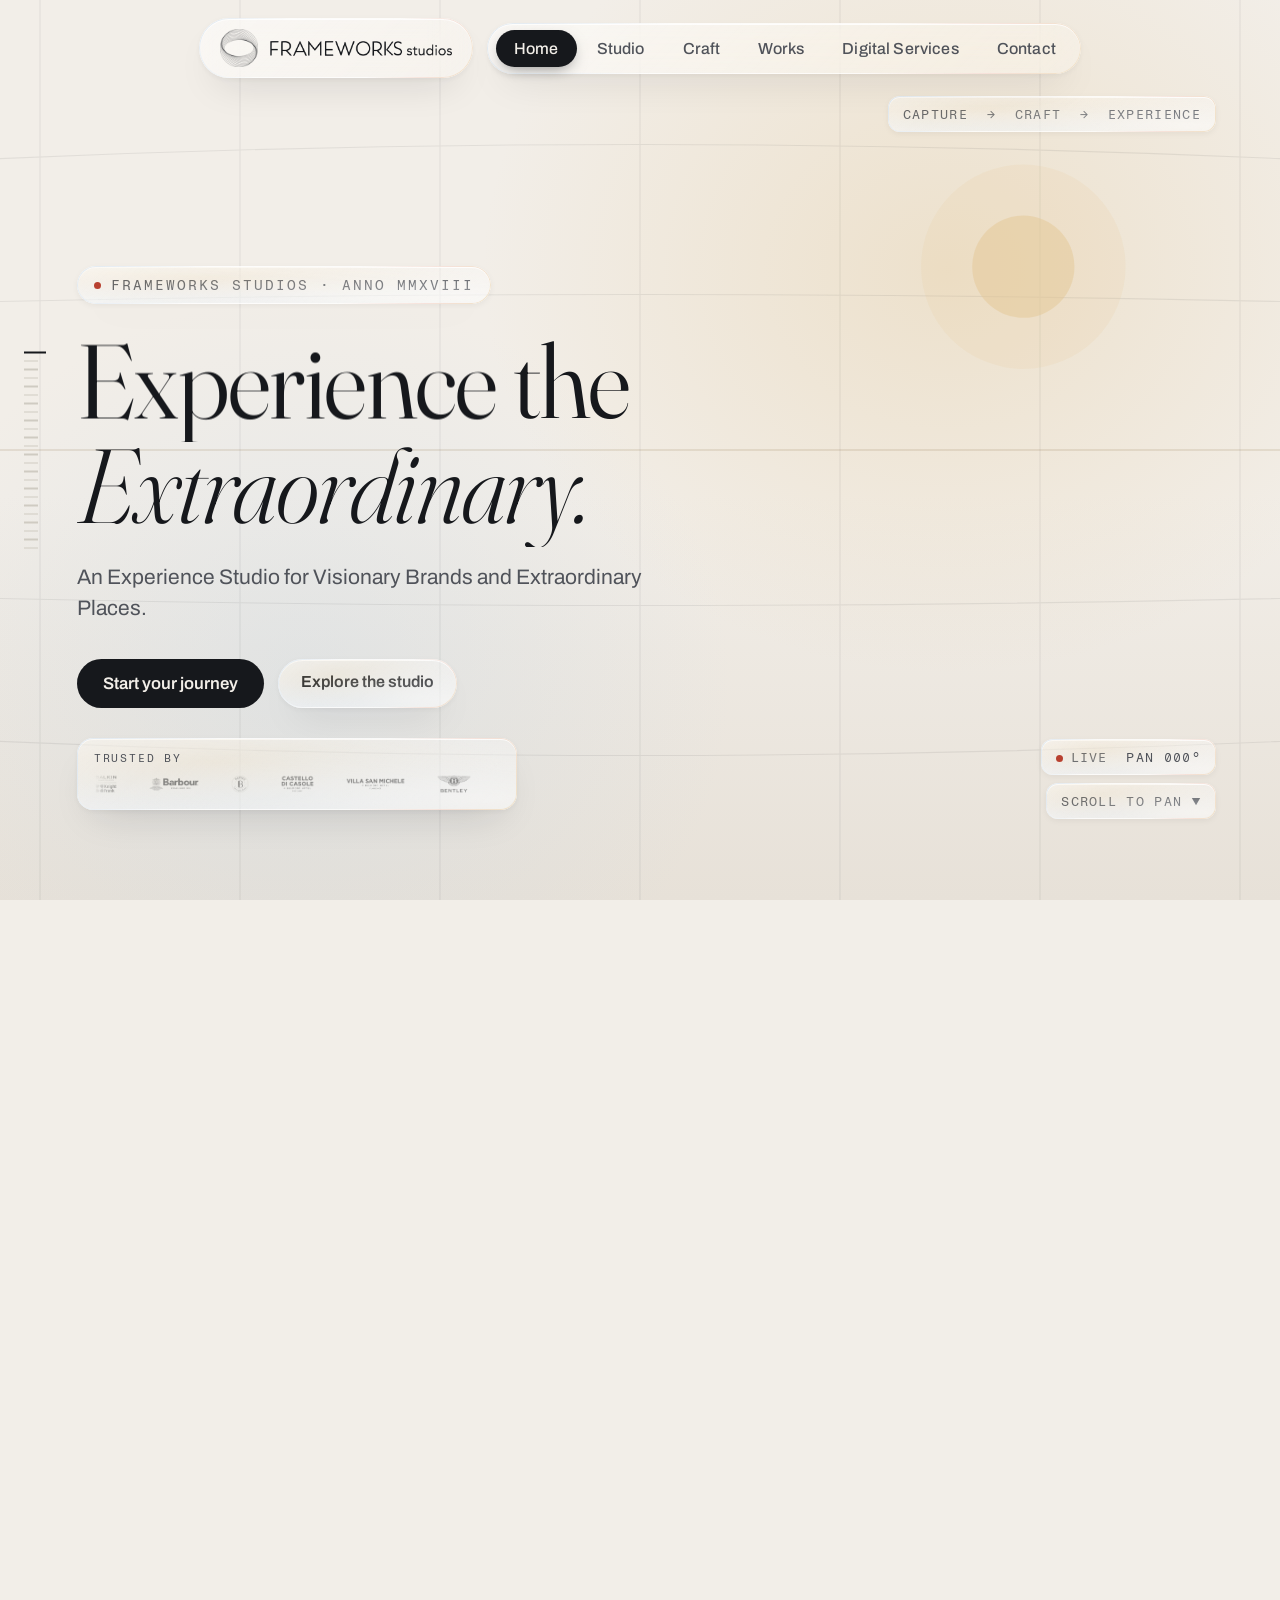
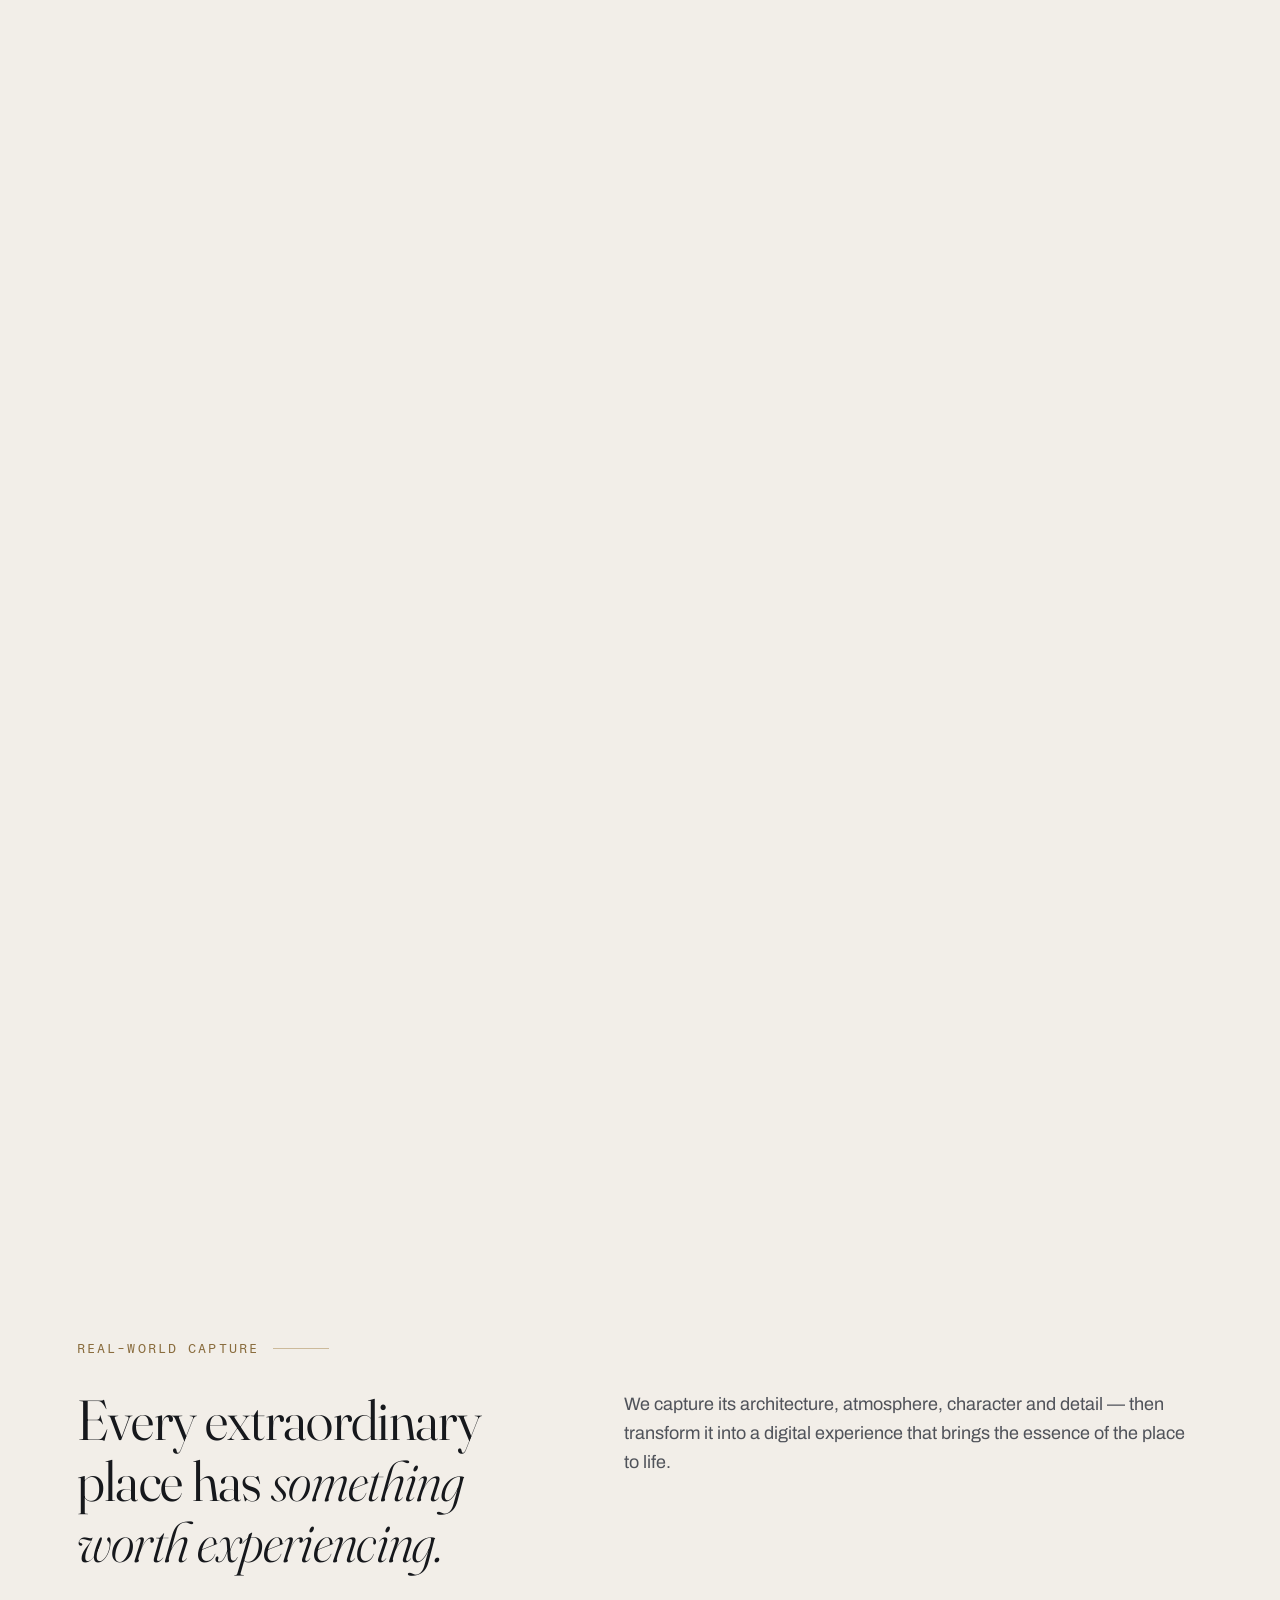
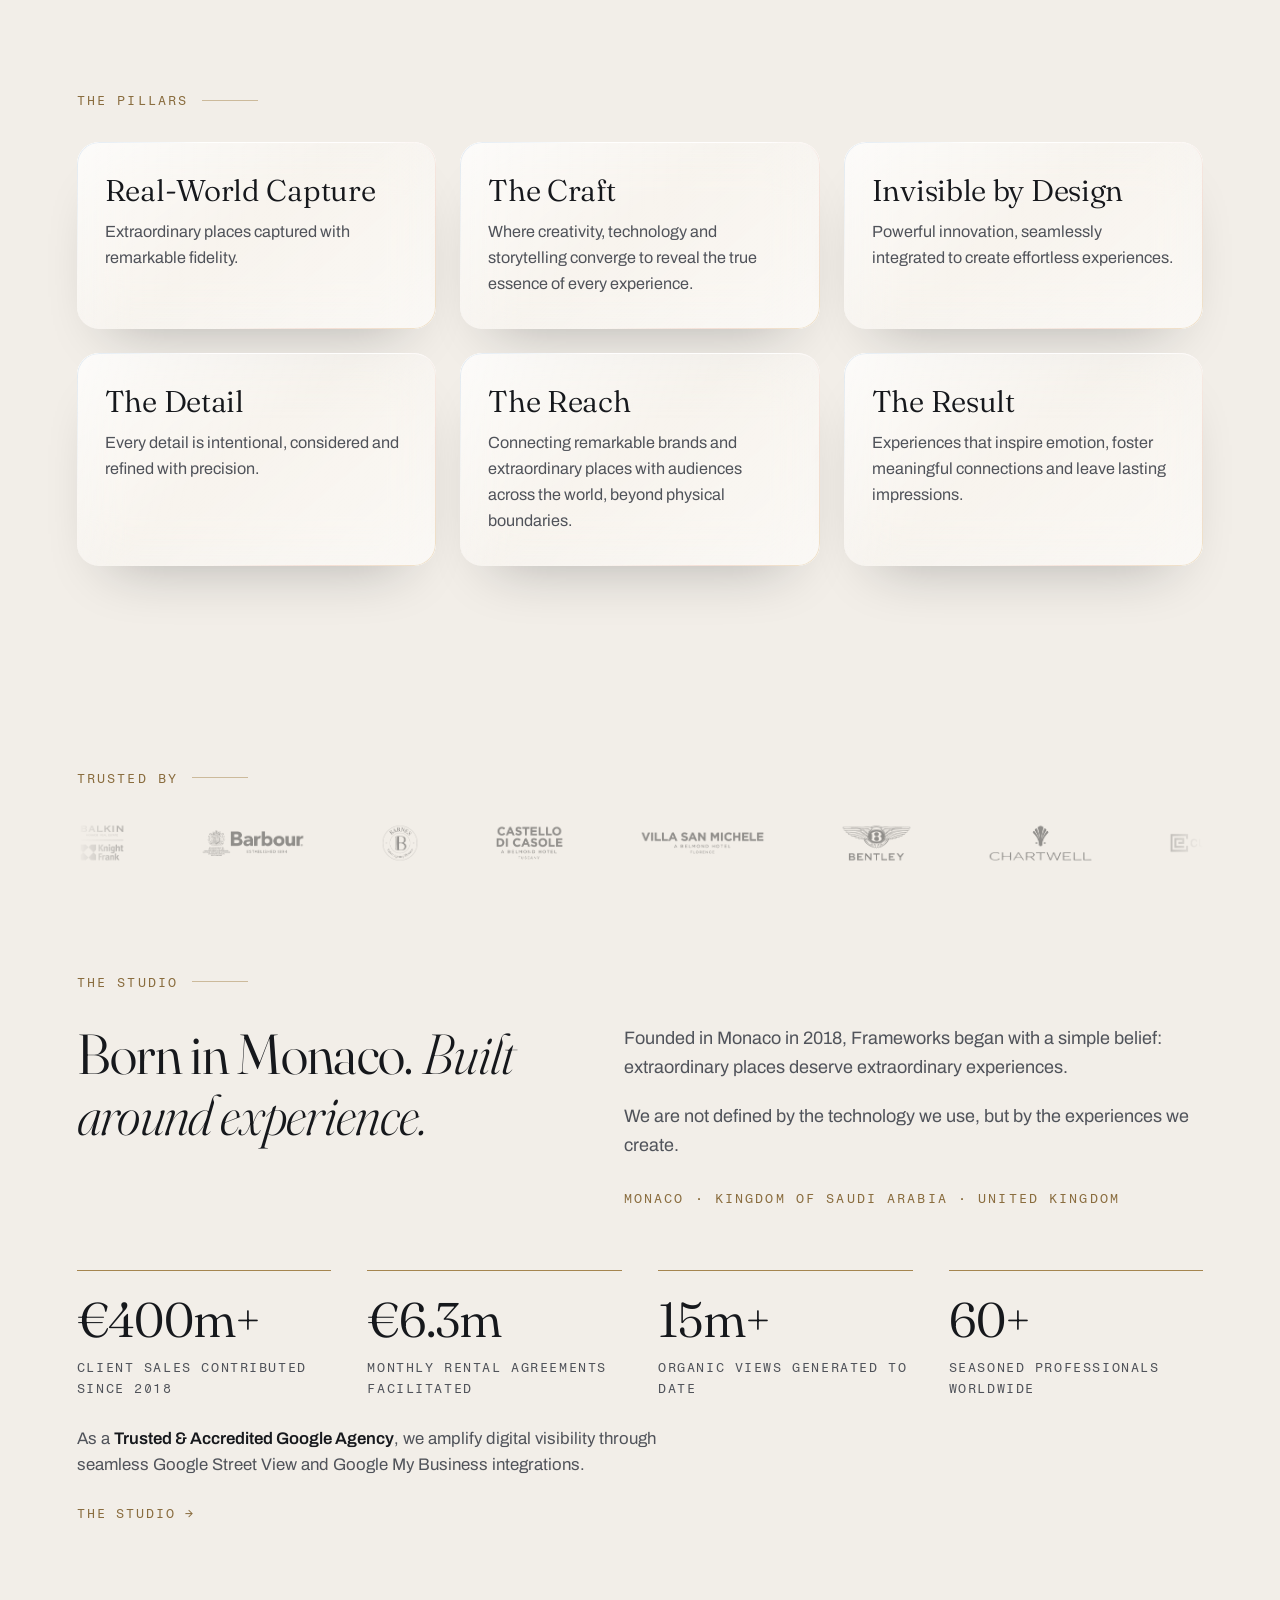
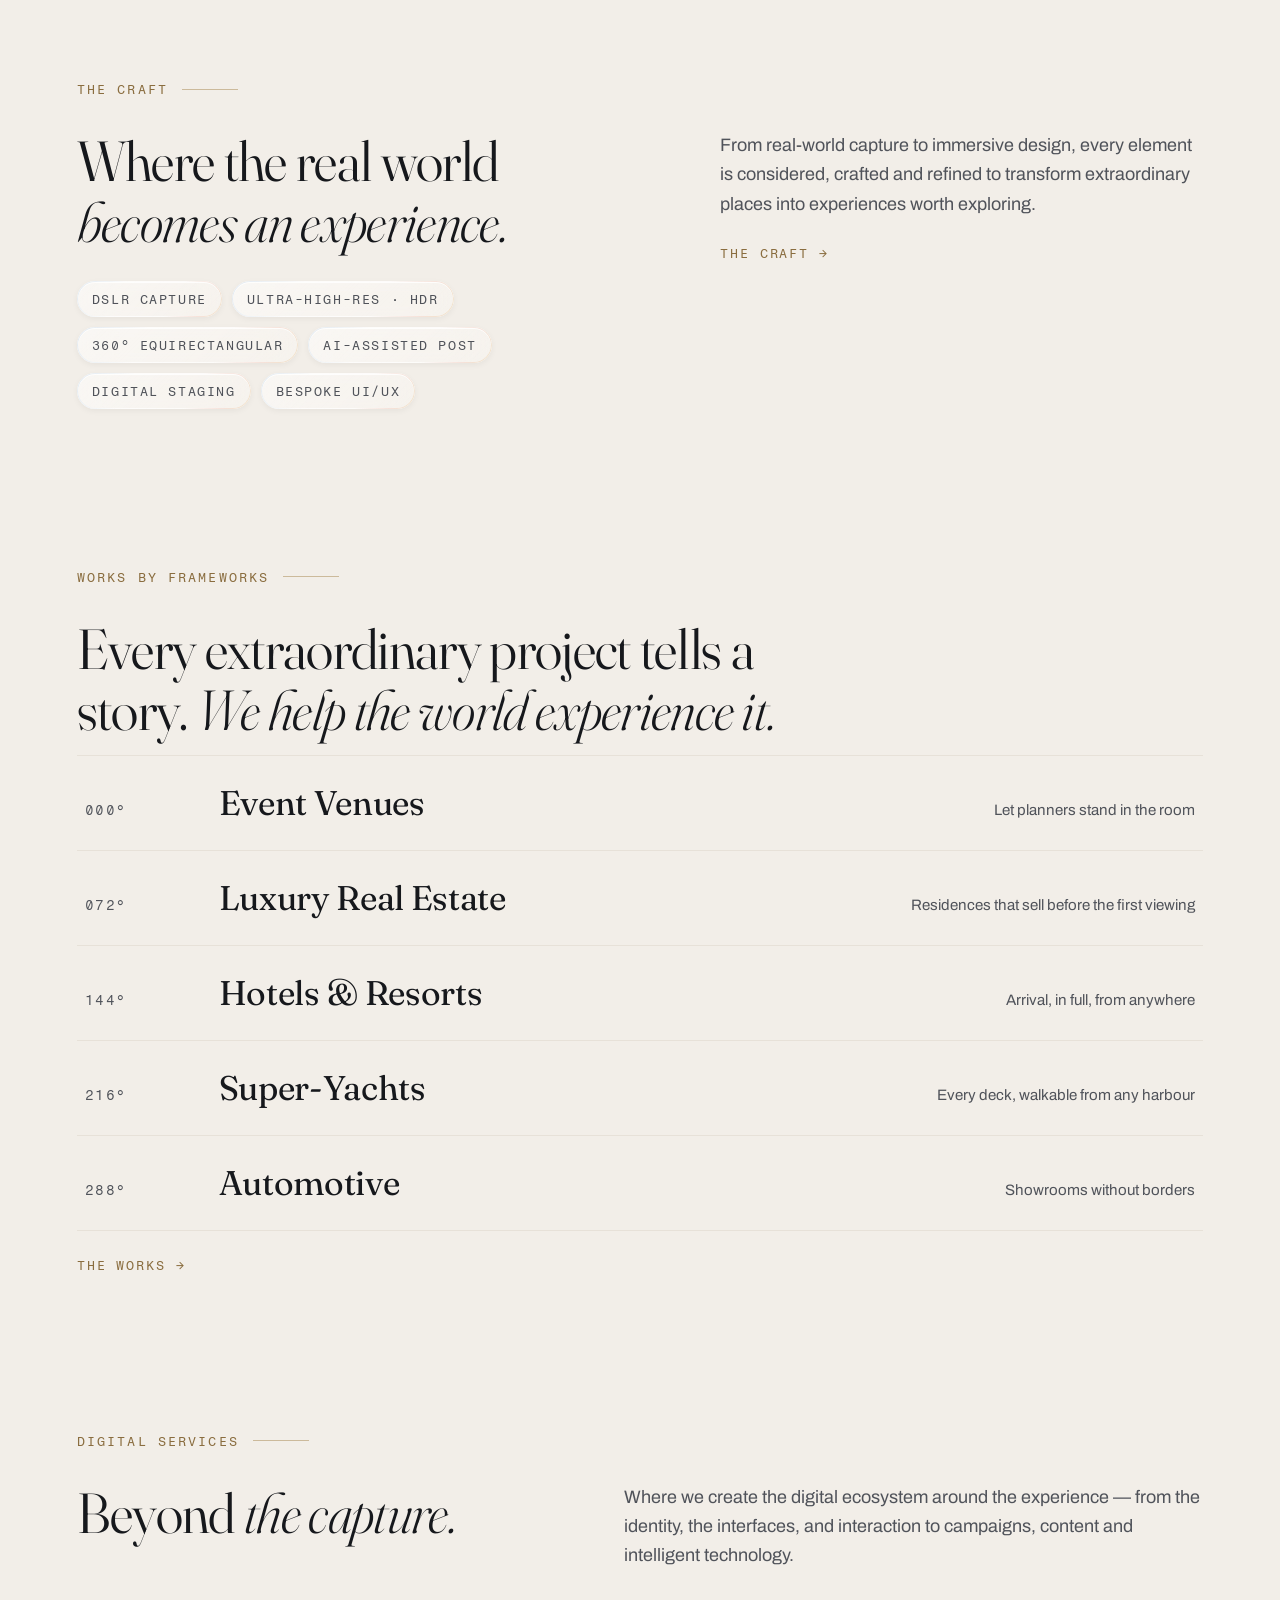
==== commit 59637d76: "sizing changes" ====
--- a/index.html
+++ b/index.html
@@ -19,13 +19,13 @@
 <link rel="icon" href="/assets/brand/favicon-48.png?v=2" type="image/png" sizes="48x48" />
 <link rel="icon" href="/assets/brand/icon-192.png?v=2" type="image/png" sizes="192x192" />
 <link rel="apple-touch-icon" href="/assets/brand/apple-touch-icon.png?v=2" />
-<meta property="og:image" content="https://frameworks-studios.com/assets/brand/og-cover.jpg" />
+<meta property="og:image" content="https://frameworksstudio.vercel.app/assets/brand/og-cover.jpg" />
 <meta property="og:image:type" content="image/jpeg" />
 <meta property="og:image:width" content="1200" />
 <meta property="og:image:height" content="630" />
 <meta property="og:image:alt" content="Frameworks Studios" />
 <meta property="og:site_name" content="Frameworks Studios" />
-<meta name="twitter:image" content="https://frameworks-studios.com/assets/brand/og-cover.jpg" />
+<meta name="twitter:image" content="https://frameworksstudio.vercel.app/assets/brand/og-cover.jpg" />
 <link rel="preconnect" href="https://fonts.googleapis.com">
 <link rel="preconnect" href="https://fonts.gstatic.com" crossorigin>
 <link href="https://fonts.googleapis.com/css2?family=Fraunces:ital,opsz,wght@0,9..144,300;0,9..144,400;0,9..144,500;1,9..144,300;1,9..144,400&family=Archivo:wdth,wght@62..125,300;62..125,400;62..125,500;62..125,600&family=Fragment+Mono:ital@0;1&display=swap" rel="stylesheet">
--- a/assets/site.css
+++ b/assets/site.css
@@ -59,7 +59,7 @@
 
 /* ---------- Island nav ---------- */
 .nav-wrap{
-  position:fixed; top:24px; left:0; right:0; z-index:50;
+  position:fixed; top:18px; left:0; right:0; z-index:50;
   display:flex; justify-content:center; align-items:center; gap:14px;
   padding:0 max(20px, env(safe-area-inset-right)) 0 max(20px, env(safe-area-inset-left));
   transition:top .4s var(--ease);
@@ -69,24 +69,24 @@
    both cut from that same artwork by tools/build-logo.py, never retypeset. */
 .brandmark{
   display:flex; align-items:center; gap:12px;
-  padding:14px 26px; border-radius:var(--radius-pill);
+  padding:10px 20px; border-radius:var(--radius-pill);
   color:var(--ink); text-decoration:none;
   flex:0 1 auto; min-width:0;      /* on a phone the lockup yields, the toggle does not */
   transition:padding .4s var(--ease), gap .4s var(--ease);
 }
-.brandmark .mark{height:48px; transition:height .4s var(--ease)}
-.brandmark .wordmark{height:19px; transition:height .4s var(--ease)}
+.brandmark .mark{height:38px; transition:height .4s var(--ease)}
+.brandmark .wordmark{height:15px; transition:height .4s var(--ease)}
 .brandmark img{width:auto; display:block}
 .island{
   display:flex; align-items:center; gap:2px;
   border-radius:var(--radius-pill);
-  padding:8px;
+  padding:6px;
   transition:padding .4s var(--ease);
 }
 .island a{
-  font-size:19px; font-weight:500; letter-spacing:.01em;
+  font-size:16px; font-weight:500; letter-spacing:.01em;
   color:var(--ink-soft); text-decoration:none;
-  padding:14px 24px; border-radius:var(--radius-pill);
+  padding:10px 18px; border-radius:var(--radius-pill);
   max-width:240px; overflow:hidden;   /* fits "Digital Services" — see the collapse below */
   transition:color .25s var(--ease), background .25s var(--ease),
              padding .55s var(--ease-io), font-size .55s var(--ease-io),
@@ -116,15 +116,15 @@
 }
 .cta{
   border-radius:var(--radius-pill);
-  padding:18px 28px;
-  font-size:19px; font-weight:600; color:var(--ink);
+  padding:13px 22px;
+  font-size:16px; font-weight:600; color:var(--ink);
   text-decoration:none; white-space:nowrap;
   transition:transform .25s var(--ease), padding .4s var(--ease), font-size .4s var(--ease);
 }
 .cta:hover{transform:translateY(-1px)}
 
 /* Shrunk state — liquid glass: smaller island, more transparent, deeper blur */
-.nav-wrap.scrolled{top:10px}
+.nav-wrap.scrolled{top:8px}
 .nav-wrap.scrolled .glass{
   background:linear-gradient(135deg, rgba(255,255,255,0.28), rgba(255,255,255,0.09));
   -webkit-backdrop-filter:blur(30px) saturate(1.95);
@@ -135,11 +135,11 @@
 }
 .nav-wrap.scrolled .glass::before{opacity:.9}
 .nav-wrap.scrolled .island{padding:4px}
-.nav-wrap.scrolled .island a{padding:9px 16px; font-size:16.4px}
-.nav-wrap.scrolled .cta{padding:12px 19px; font-size:16.4px}
-.nav-wrap.scrolled .brandmark{padding:9px 18px; gap:10px}
-.nav-wrap.scrolled .brandmark .mark{height:37px}
-.nav-wrap.scrolled .brandmark .wordmark{height:14.5px}
+.nav-wrap.scrolled .island a{padding:7px 13px; font-size:14.5px}
+.nav-wrap.scrolled .cta{padding:10px 16px; font-size:14.5px}
+.nav-wrap.scrolled .brandmark{padding:7px 14px; gap:9px}
+.nav-wrap.scrolled .brandmark .mark{height:30px}
+.nav-wrap.scrolled .brandmark .wordmark{height:12px}
 
 /* Collapsed: the island shortens to a tiny ring pill; hovering (or tabbing into
    it) eases it back open. Hover-capable devices only. */
@@ -172,7 +172,7 @@
 /* ---------- Mobile menu ---------- */
 .nav-toggle{
   display:none; align-items:center; justify-content:center;
-  width:58px; height:58px; flex:0 0 auto; padding:0; border:0; cursor:pointer;
+  width:48px; height:48px; flex:0 0 auto; padding:0; border:0; cursor:pointer;
   border-radius:var(--radius-pill); color:var(--ink);
   transition:width .4s var(--ease), height .4s var(--ease);
 }
@@ -189,7 +189,7 @@
 .nav-toggle[aria-expanded="true"] i{background:transparent}
 .nav-toggle[aria-expanded="true"] i::before{transform:rotate(45deg)}
 .nav-toggle[aria-expanded="true"] i::after{transform:rotate(-45deg)}
-.nav-wrap.scrolled .nav-toggle{width:46px; height:46px}
+.nav-wrap.scrolled .nav-toggle{width:40px; height:40px}
 
 .mobile-menu{
   position:fixed; inset:0; z-index:45;
@@ -717,10 +717,10 @@
 
 @media (max-width:1180px){
   /* the six labels stop fitting beside the lockup before the layout does */
-  .island a{padding:10px 14px; font-size:17px}
-  .nav-wrap.scrolled .island a{padding:8px 12px; font-size:15.6px}
-  .brandmark .mark{height:42px}
-  .brandmark .wordmark{height:16px}
+  .island a{padding:8px 12px; font-size:14.5px}
+  .nav-wrap.scrolled .island a{padding:6px 10px; font-size:13.6px}
+  .brandmark .mark{height:34px}
+  .brandmark .wordmark{height:13px}
 }
 @media (max-width:960px){
   .studio-grid, .craft-grid{grid-template-columns:1fr; gap:36px}
@@ -1320,23 +1320,23 @@
    left the toggle no room and flex pushed it off the right edge entirely —
    the drawer was unreachable. It steps down twice on the way to 360px. */
 @media (max-width:700px){
-  .nav-wrap{top:16px; gap:10px}
-  .nav-wrap.scrolled{top:8px}
-  .brandmark{padding:11px 18px; gap:10px}
-  .brandmark .mark{height:38px}
-  .brandmark .wordmark{height:15px}
-  .nav-wrap.scrolled .brandmark{padding:9px 15px; gap:9px}
-  .nav-wrap.scrolled .brandmark .mark{height:33px}
-  .nav-wrap.scrolled .brandmark .wordmark{height:13px}
-  .nav-toggle{width:52px; height:52px}
-  .nav-wrap.scrolled .nav-toggle{width:46px; height:46px}
-  .mobile-menu{padding-top:100px}
+  .nav-wrap{top:12px; gap:10px}
+  .nav-wrap.scrolled{top:6px}
+  .brandmark{padding:9px 15px; gap:9px}
+  .brandmark .mark{height:31px}
+  .brandmark .wordmark{height:12px}
+  .nav-wrap.scrolled .brandmark{padding:7px 13px; gap:8px}
+  .nav-wrap.scrolled .brandmark .mark{height:27px}
+  .nav-wrap.scrolled .brandmark .wordmark{height:10.5px}
+  .nav-toggle{width:44px; height:44px}
+  .nav-wrap.scrolled .nav-toggle{width:38px; height:38px}
+  .mobile-menu{padding-top:84px}
 }
 @media (max-width:400px){
-  .brandmark{padding:10px 14px; gap:8px}
-  .brandmark .mark{height:34px}
-  .brandmark .wordmark{height:13.5px}
-  .nav-toggle{width:48px; height:48px}
+  .brandmark{padding:8px 12px; gap:7px}
+  .brandmark .mark{height:28px}
+  .brandmark .wordmark{height:11px}
+  .nav-toggle{width:40px; height:40px}
   .nav-toggle i, .nav-toggle i::before, .nav-toggle i::after{width:16px}
 }
 
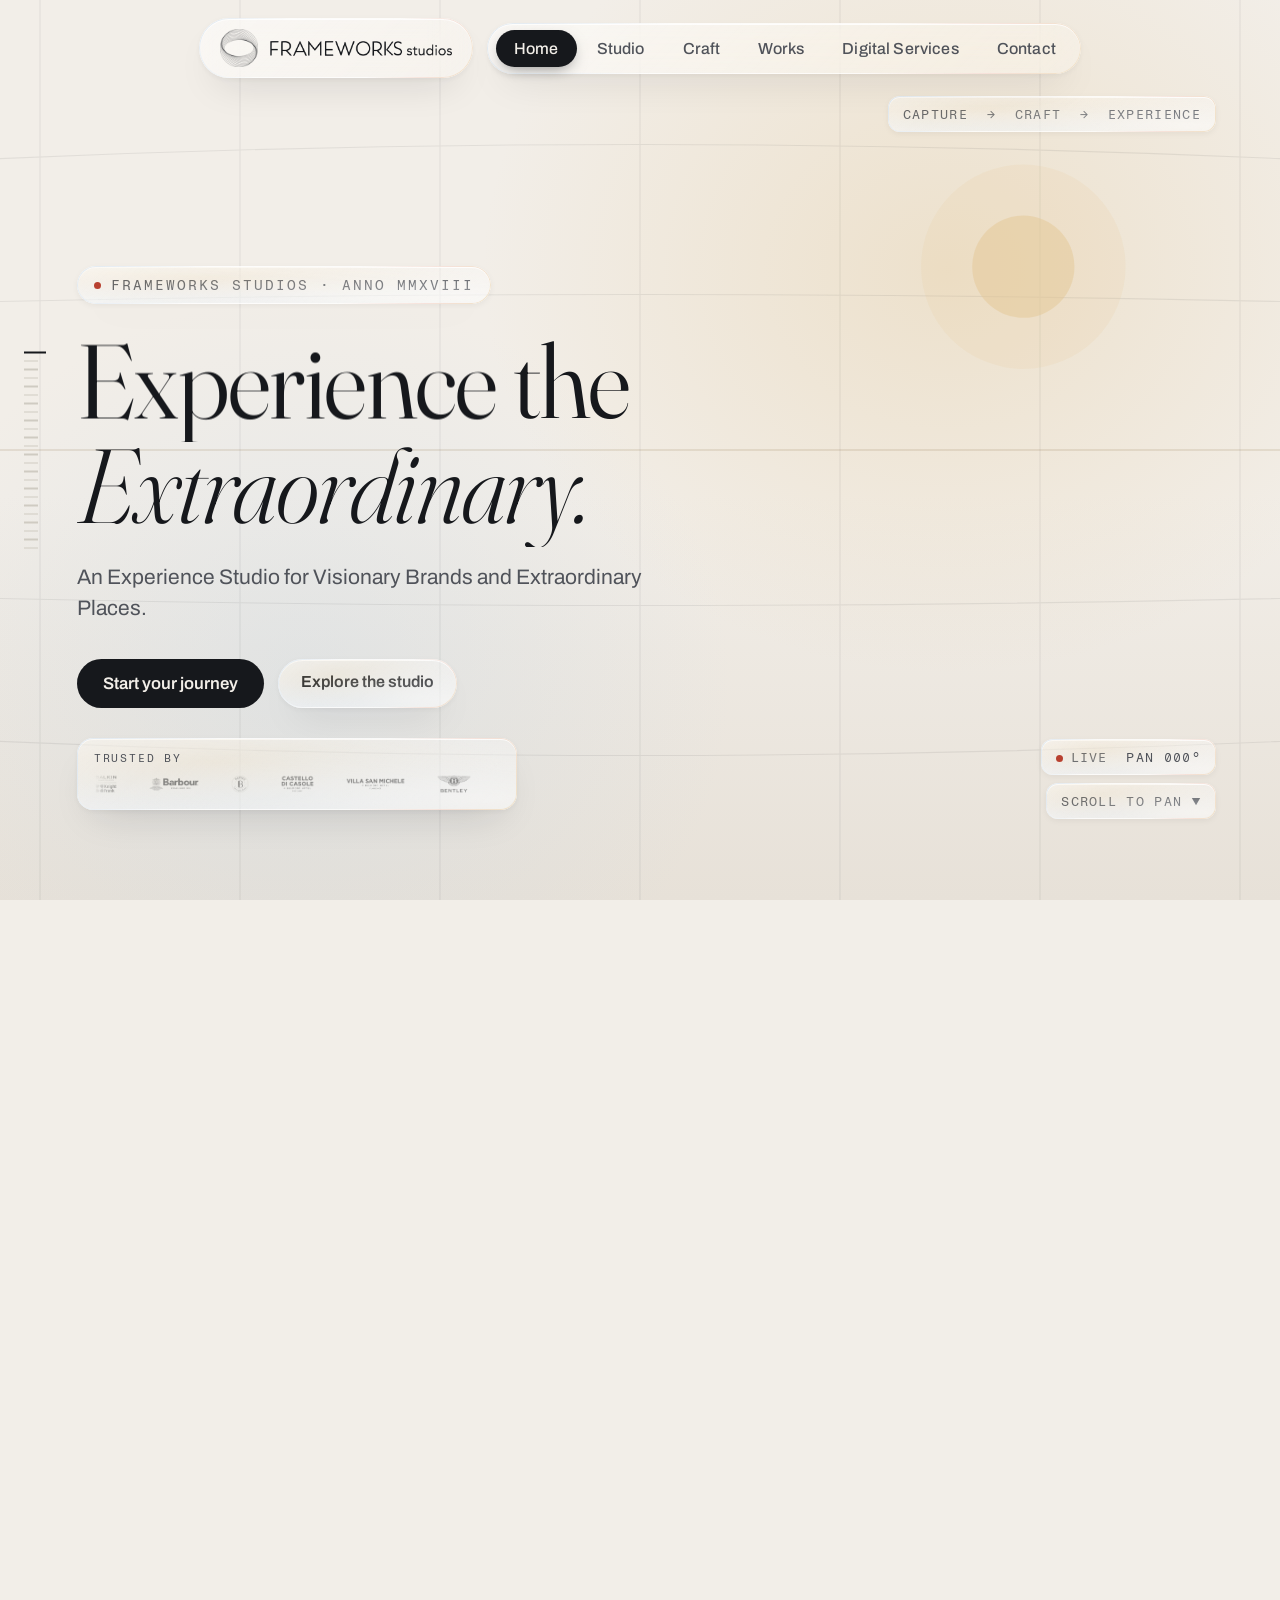
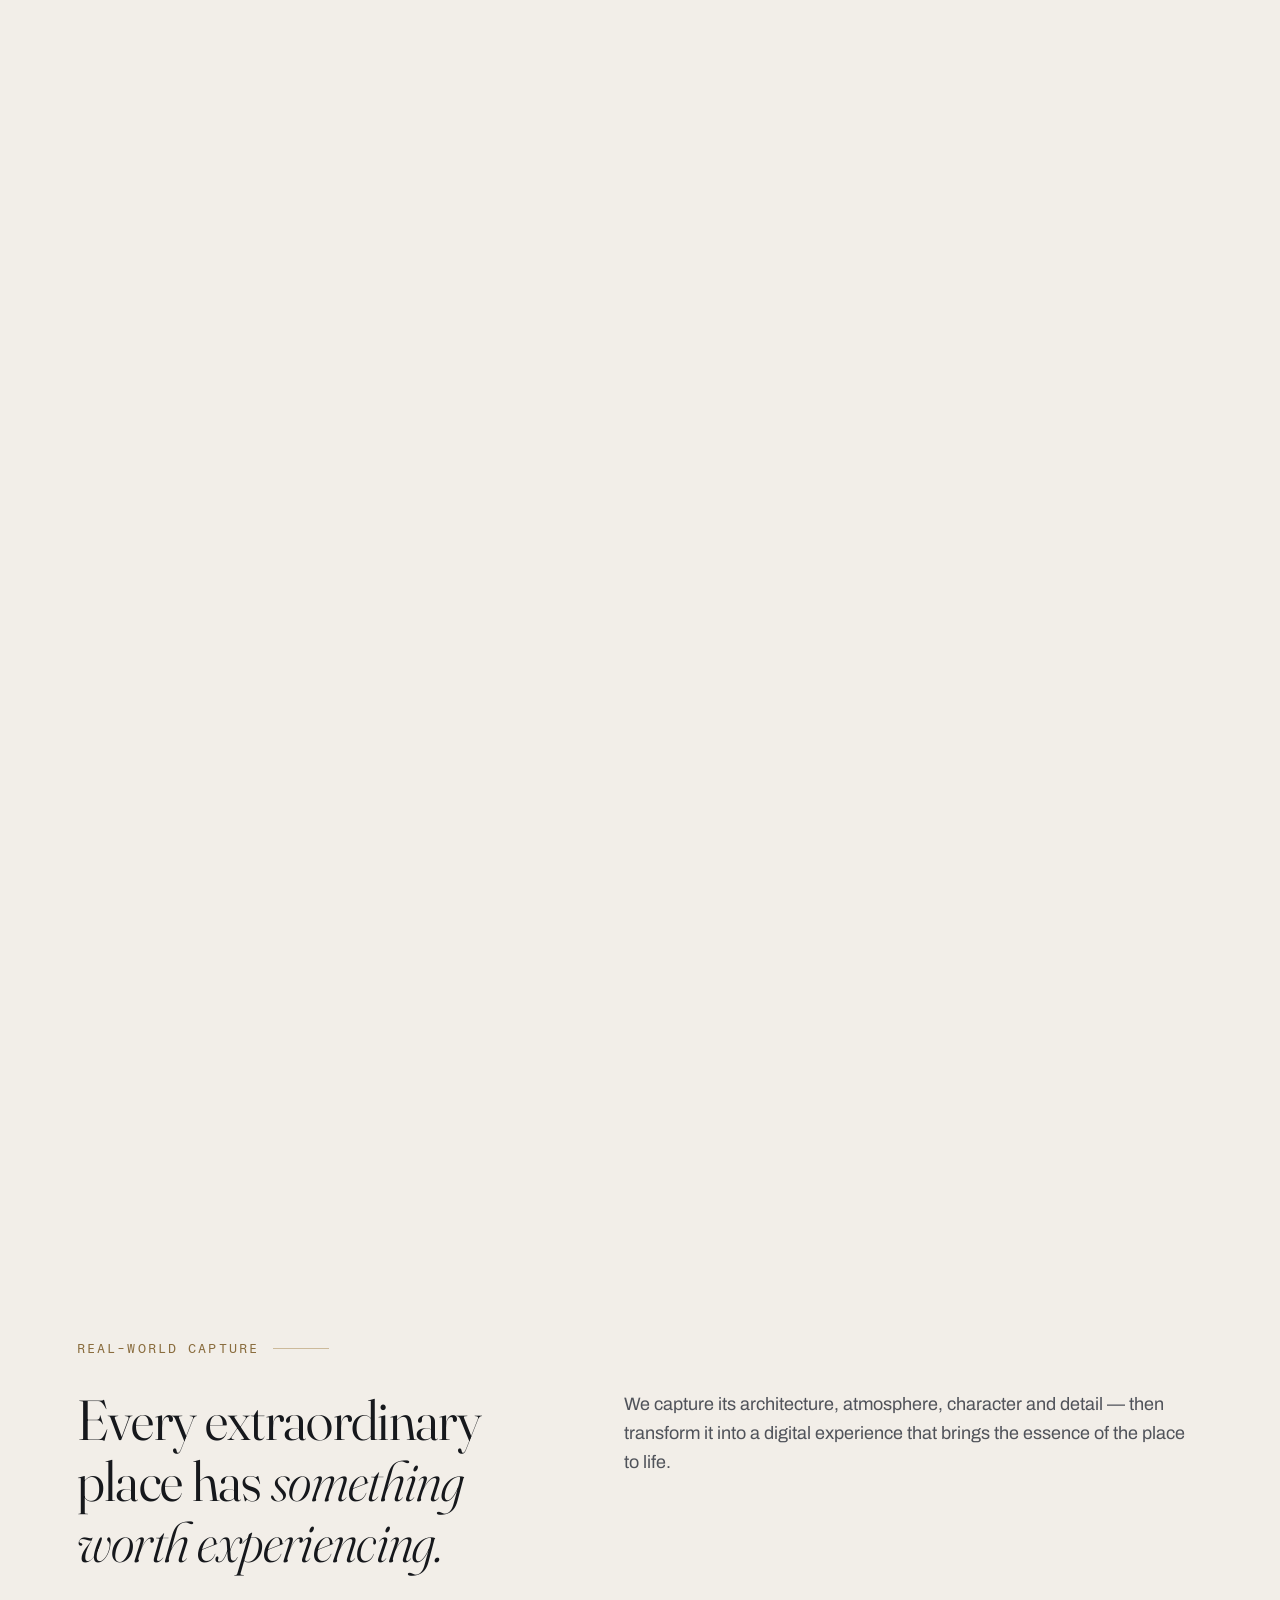
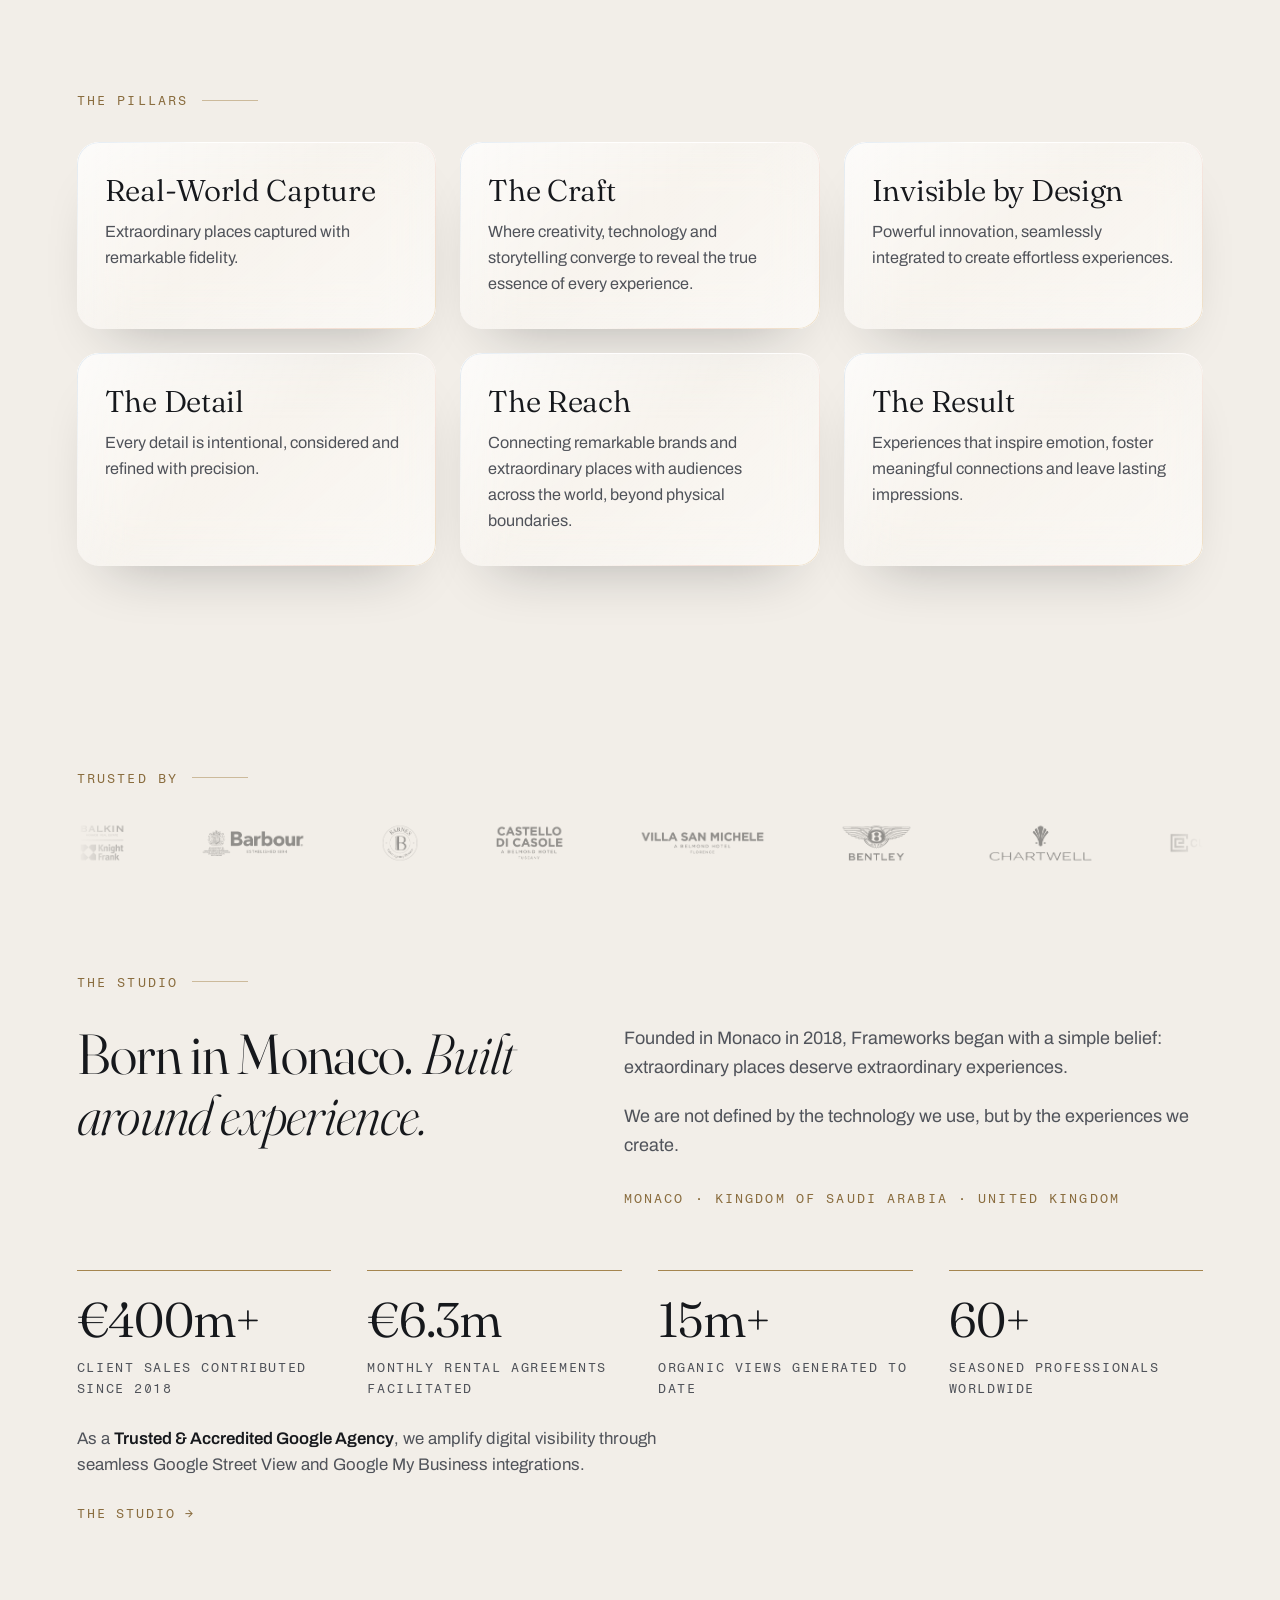
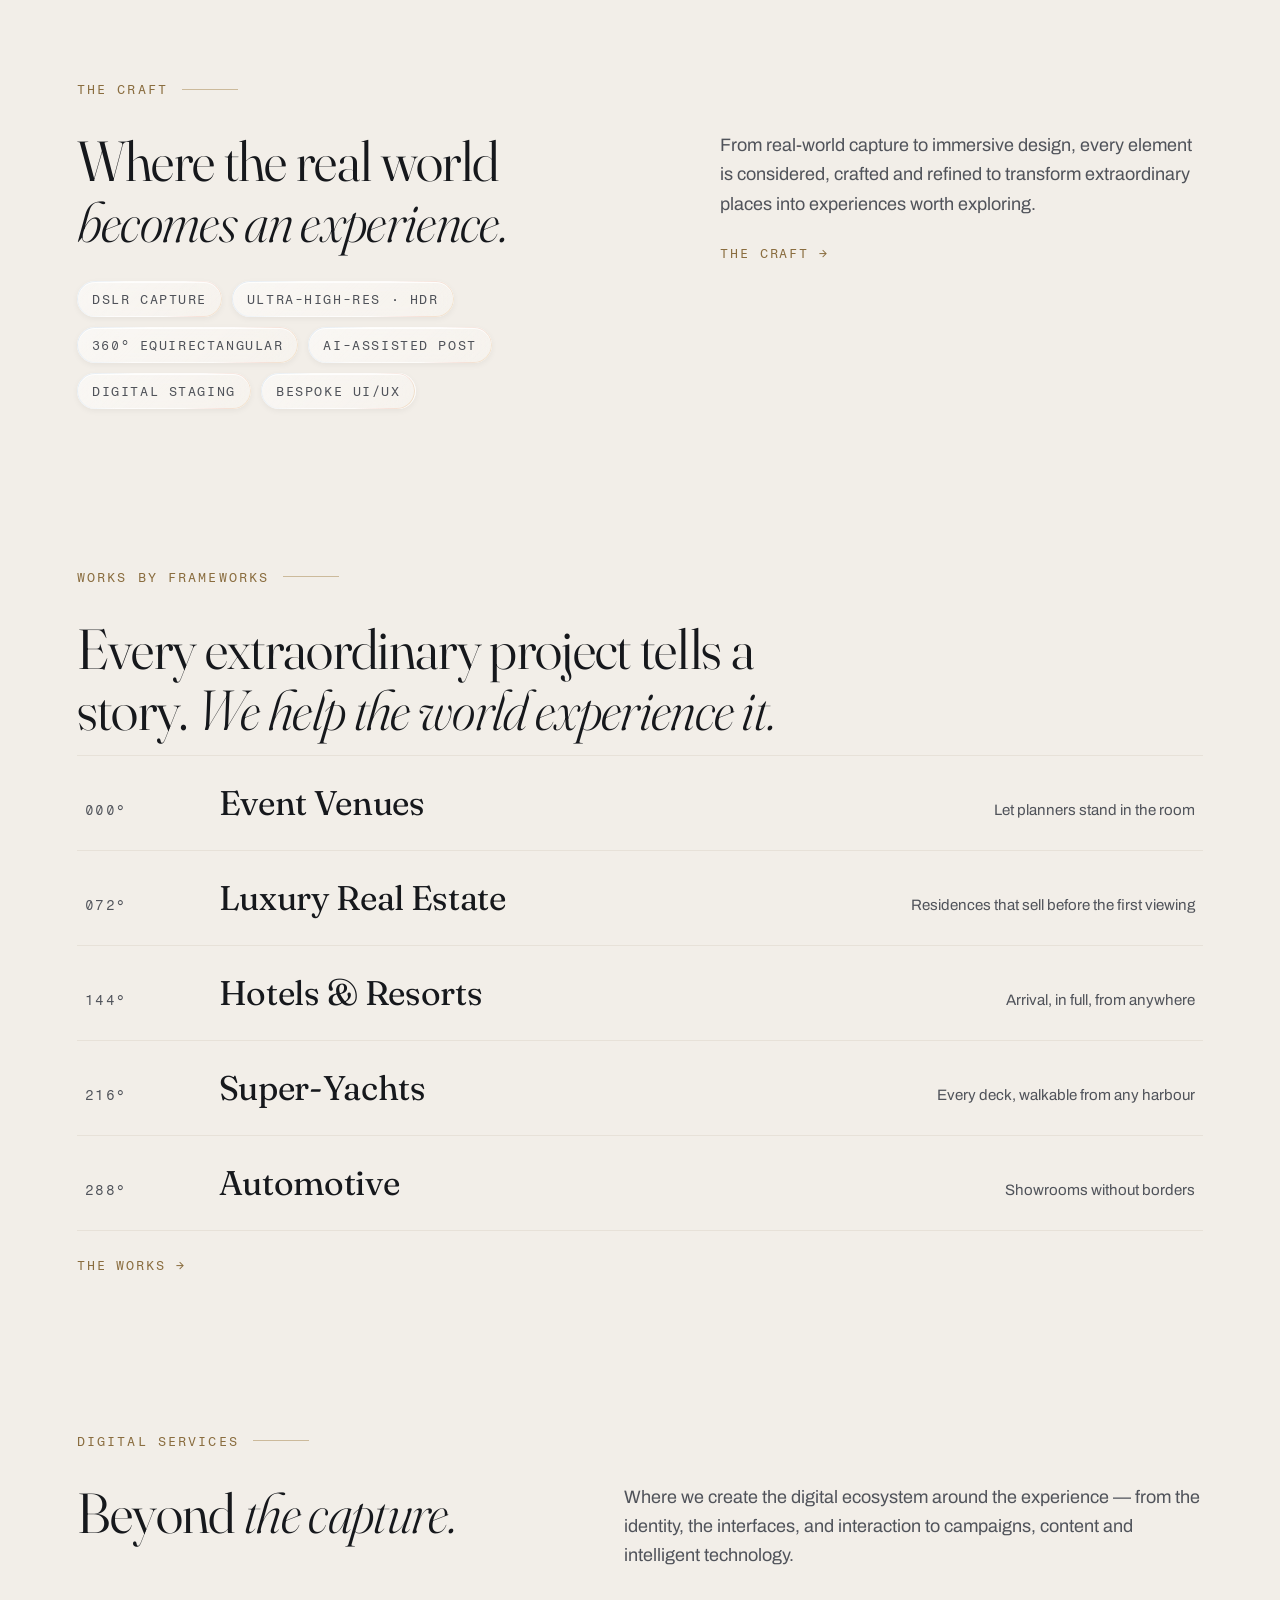
==== commit d3056990: "Favicon and social charing changes" ====
--- a/index.html
+++ b/index.html
@@ -14,18 +14,18 @@
 <meta charset="UTF-8" />
 <meta name="viewport" content="width=device-width, initial-scale=1.0" />
 <meta name="theme-color" content="#F2EEE8" />
-<link rel="icon" href="/assets/brand/favicon.ico?v=2" sizes="16x16 32x32 48x48" />
-<link rel="icon" href="/assets/brand/favicon-32.png?v=2" type="image/png" sizes="32x32" />
-<link rel="icon" href="/assets/brand/favicon-48.png?v=2" type="image/png" sizes="48x48" />
-<link rel="icon" href="/assets/brand/icon-192.png?v=2" type="image/png" sizes="192x192" />
-<link rel="apple-touch-icon" href="/assets/brand/apple-touch-icon.png?v=2" />
-<meta property="og:image" content="https://frameworksstudio.vercel.app/assets/brand/og-cover.jpg" />
+<link rel="icon" href="/assets/brand/favicon.ico?v=3" sizes="16x16 32x32 48x48" />
+<link rel="icon" href="/assets/brand/favicon-32.png?v=3" type="image/png" sizes="32x32" />
+<link rel="icon" href="/assets/brand/favicon-48.png?v=3" type="image/png" sizes="48x48" />
+<link rel="icon" href="/assets/brand/icon-192.png?v=3" type="image/png" sizes="192x192" />
+<link rel="apple-touch-icon" href="/assets/brand/apple-touch-icon.png?v=3" />
+<meta property="og:image" content="https://frameworksstudio.vercel.app/assets/brand/og-cover.jpg?v=3" />
 <meta property="og:image:type" content="image/jpeg" />
 <meta property="og:image:width" content="1200" />
 <meta property="og:image:height" content="630" />
 <meta property="og:image:alt" content="Frameworks Studios" />
 <meta property="og:site_name" content="Frameworks Studios" />
-<meta name="twitter:image" content="https://frameworksstudio.vercel.app/assets/brand/og-cover.jpg" />
+<meta name="twitter:image" content="https://frameworksstudio.vercel.app/assets/brand/og-cover.jpg?v=3" />
 <link rel="preconnect" href="https://fonts.googleapis.com">
 <link rel="preconnect" href="https://fonts.gstatic.com" crossorigin>
 <link href="https://fonts.googleapis.com/css2?family=Fraunces:ital,opsz,wght@0,9..144,300;0,9..144,400;0,9..144,500;1,9..144,300;1,9..144,400&family=Archivo:wdth,wght@62..125,300;62..125,400;62..125,500;62..125,600&family=Fragment+Mono:ital@0;1&display=swap" rel="stylesheet">
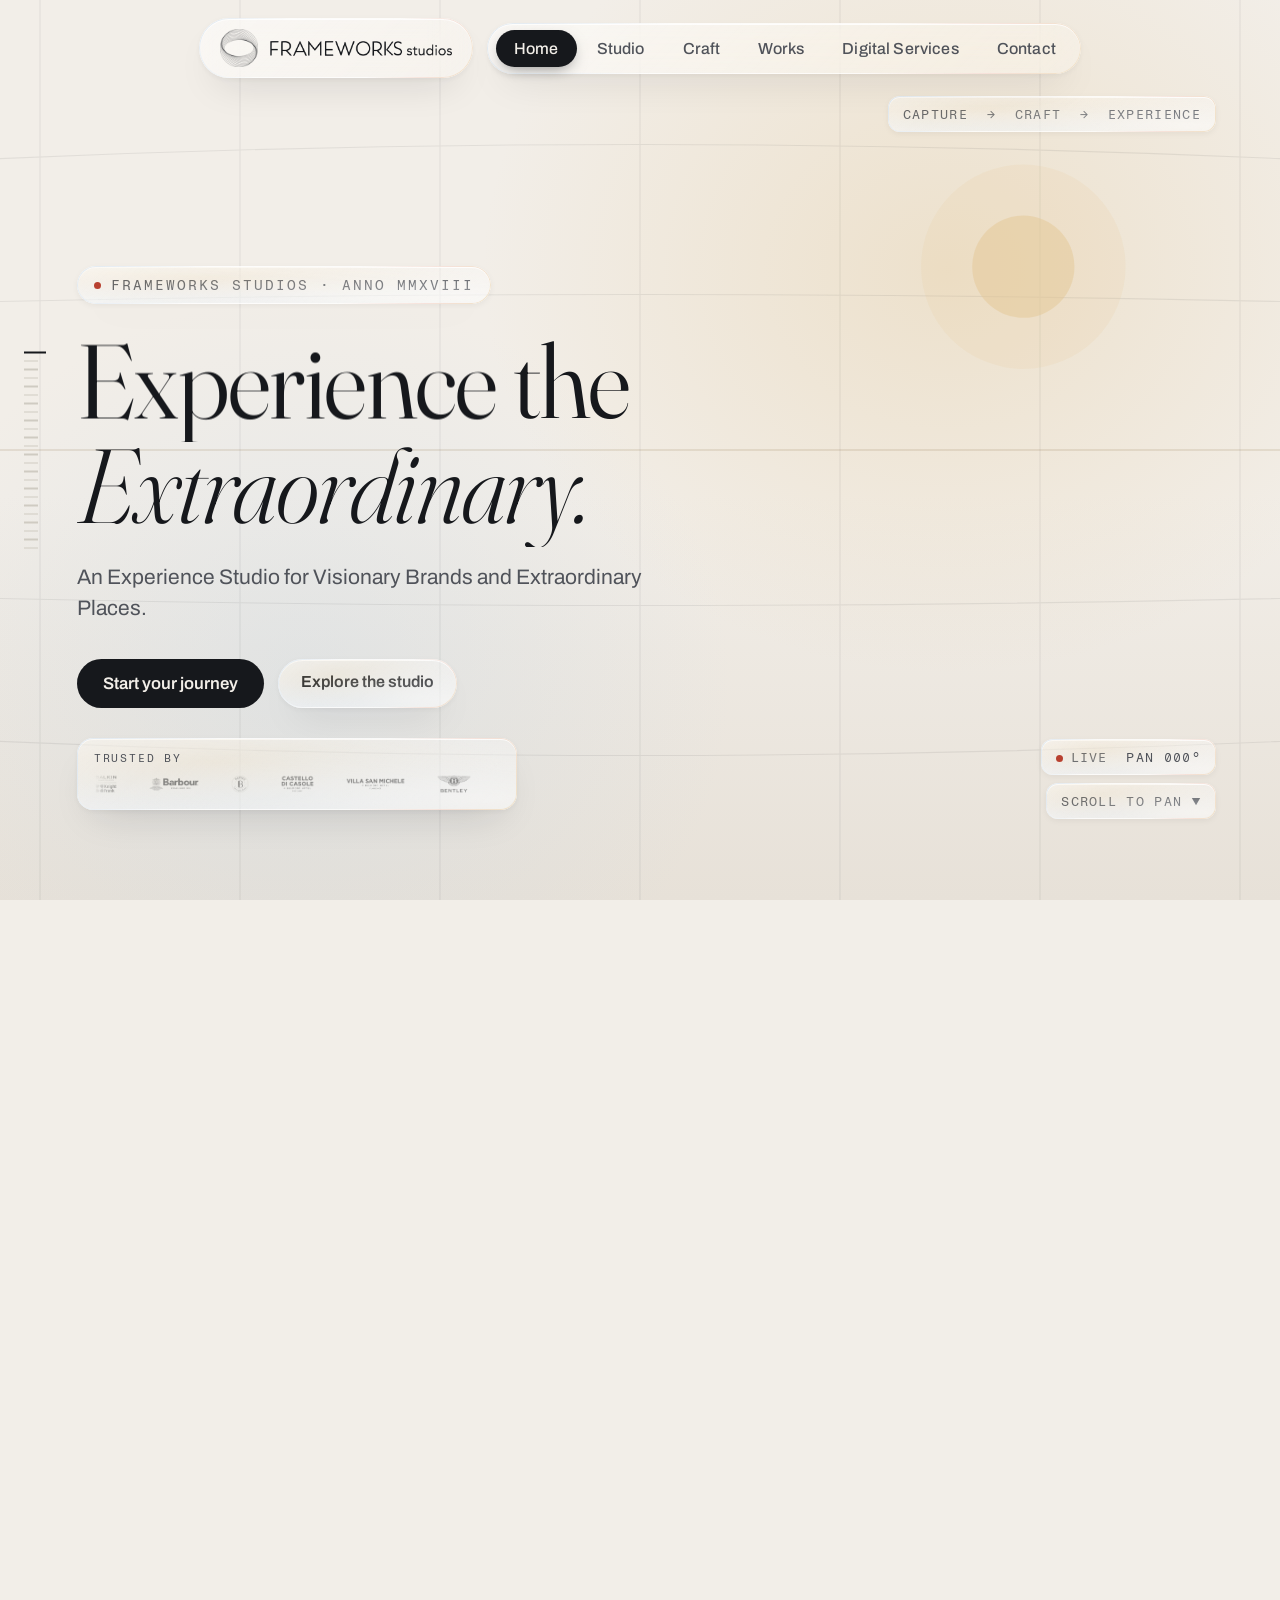
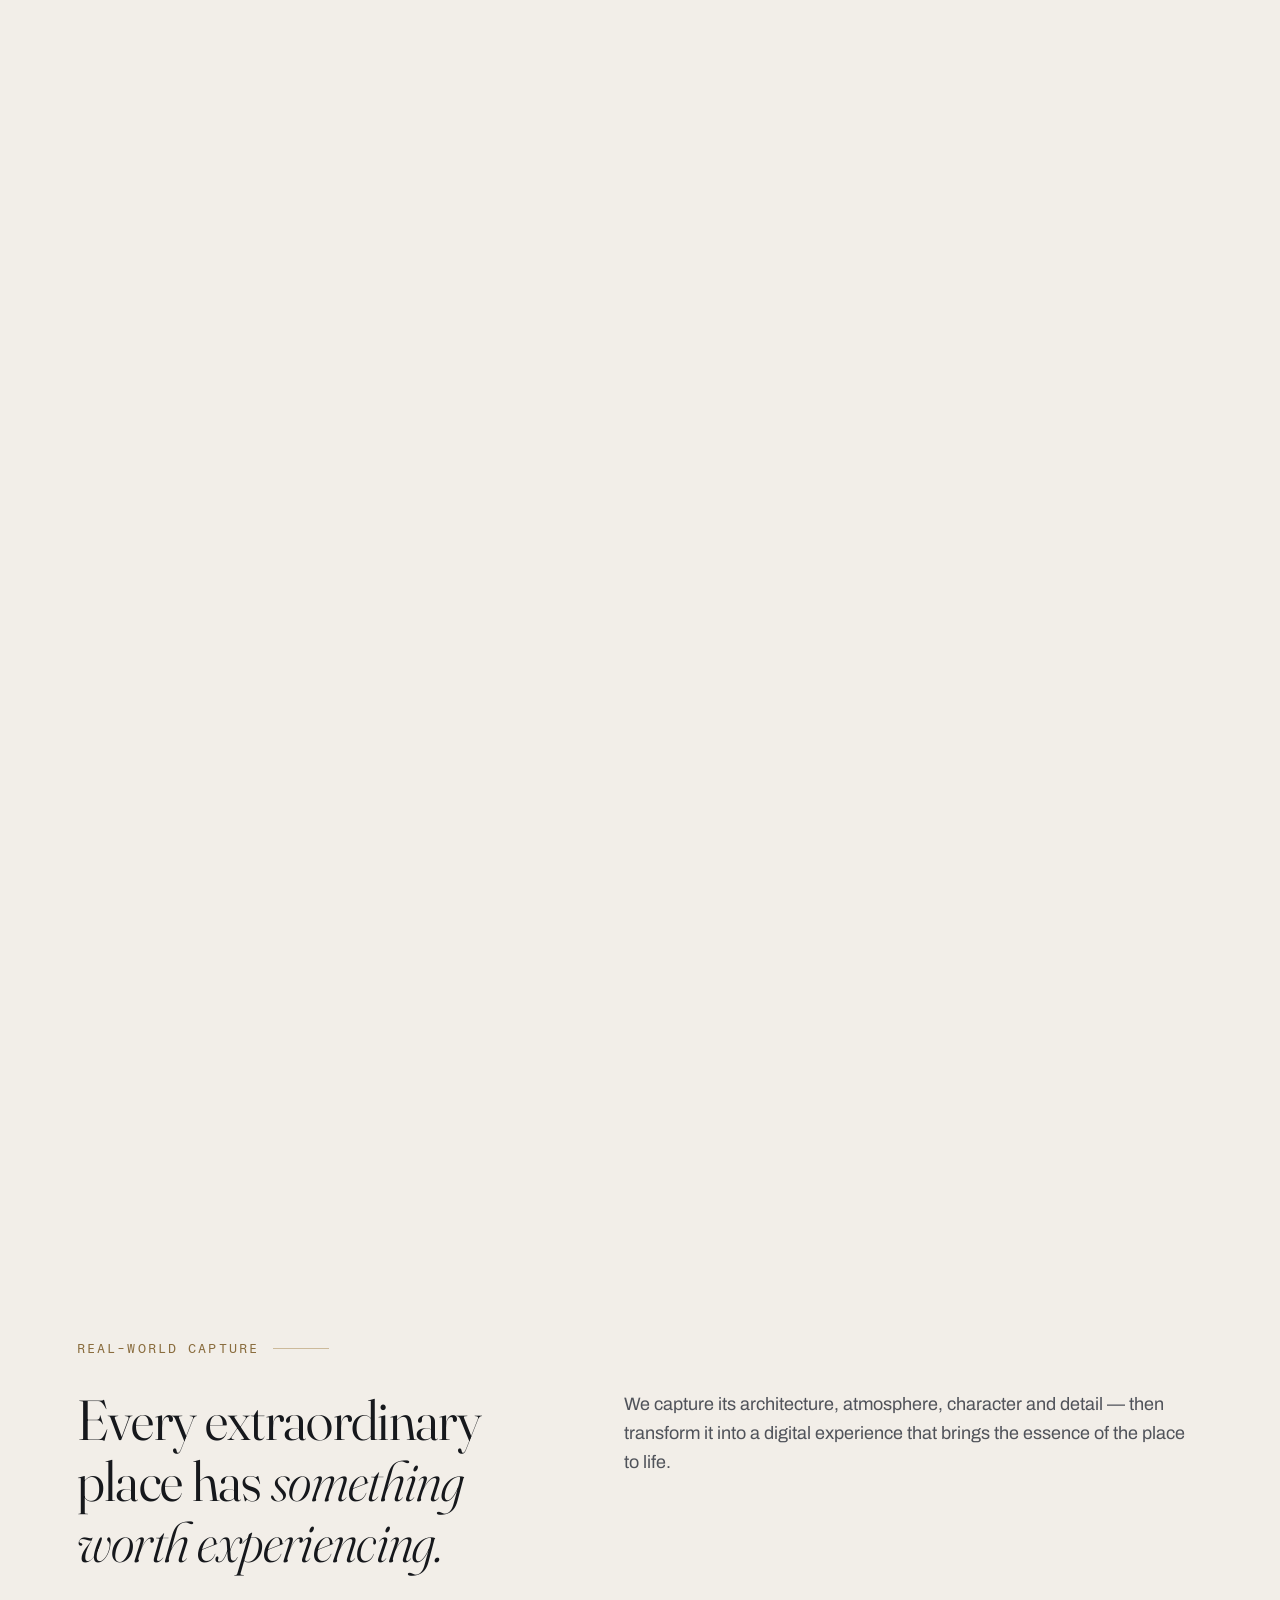
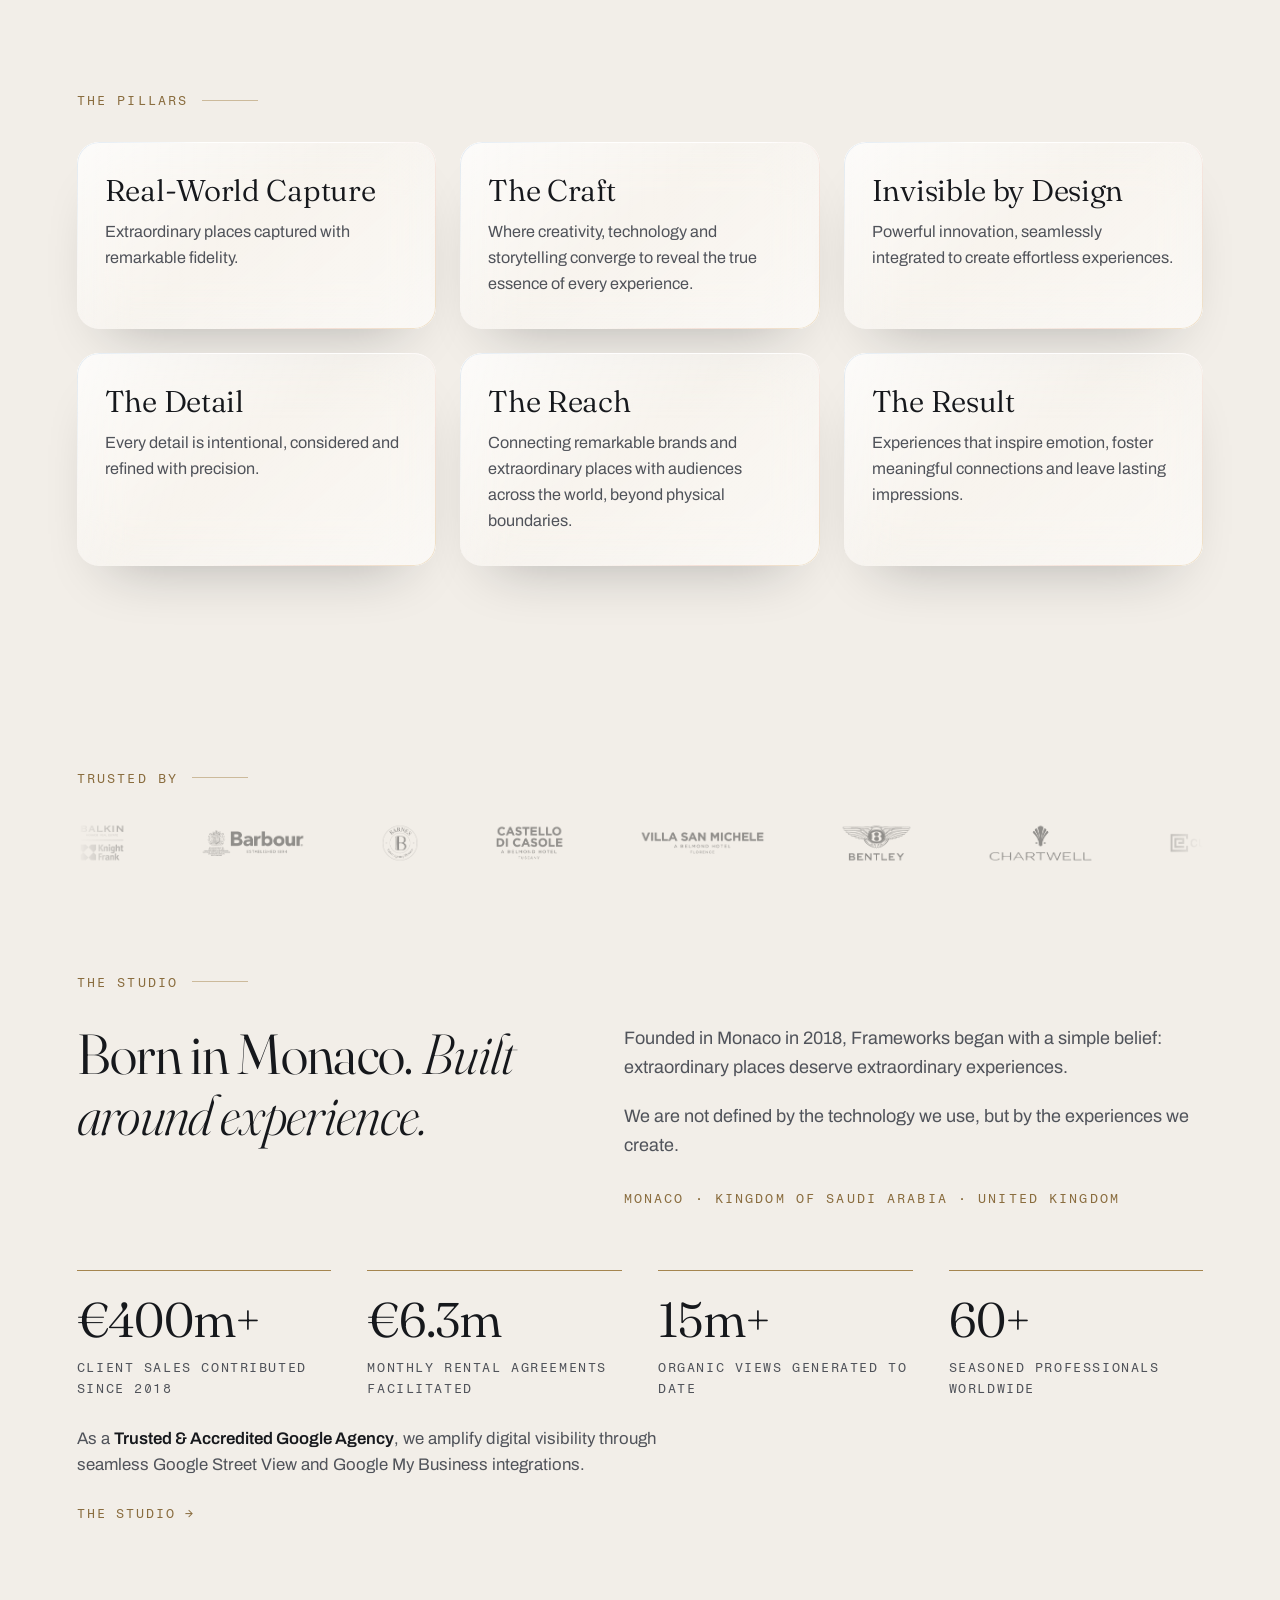
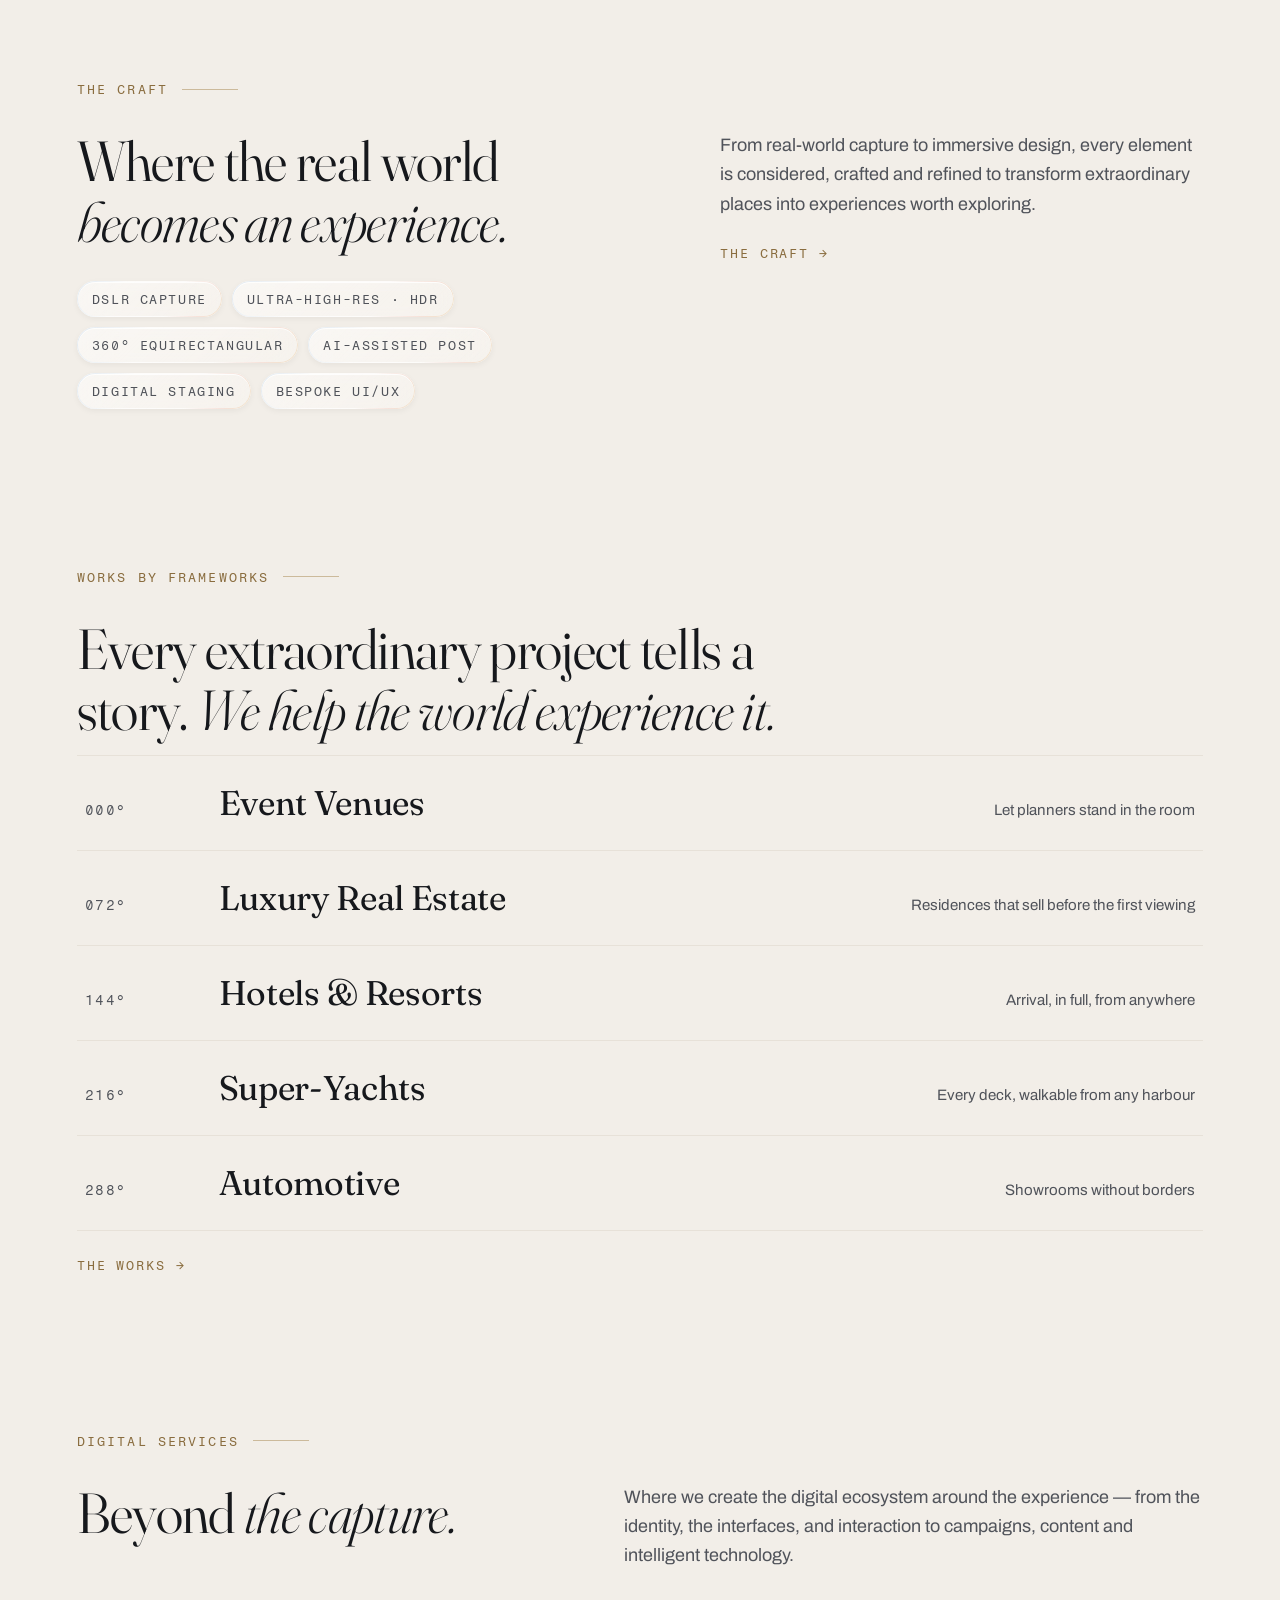
==== commit be38f125: "Final sharing commit" ====
--- a/index.html
+++ b/index.html
@@ -8,24 +8,24 @@
 <meta property="og:title" content="Frameworks Studios — An Experience Studio for Visionary Brands and Extraordinary Places" />
 <meta property="og:description" content="An experience studio for visionary brands and extraordinary places. From Monaco, the Kingdom of Saudi Arabia and the United Kingdom, Frameworks captures extraordinary places and transforms them into immersive digital experiences — 360° tours, interactive brochures and the digital ecosystem around them." />
 <meta property="og:url" content="https://frameworks-studios.com" />
-<meta name="twitter:card" content="summary_large_image" />
+<meta name="twitter:card" content="summary" />
 <!-- #region SHARED:head — everything below is identical on every page. The
      per-page title, description, canonical and og:url sit above this block. -->
 <meta charset="UTF-8" />
 <meta name="viewport" content="width=device-width, initial-scale=1.0" />
 <meta name="theme-color" content="#F2EEE8" />
-<link rel="icon" href="/assets/brand/favicon.ico?v=3" sizes="16x16 32x32 48x48" />
-<link rel="icon" href="/assets/brand/favicon-32.png?v=3" type="image/png" sizes="32x32" />
-<link rel="icon" href="/assets/brand/favicon-48.png?v=3" type="image/png" sizes="48x48" />
-<link rel="icon" href="/assets/brand/icon-192.png?v=3" type="image/png" sizes="192x192" />
-<link rel="apple-touch-icon" href="/assets/brand/apple-touch-icon.png?v=3" />
-<meta property="og:image" content="https://frameworksstudio.vercel.app/assets/brand/og-cover.jpg?v=3" />
-<meta property="og:image:type" content="image/jpeg" />
-<meta property="og:image:width" content="1200" />
-<meta property="og:image:height" content="630" />
+<link rel="icon" href="/assets/brand/favicon.ico?v=4" sizes="16x16 32x32 48x48" />
+<link rel="icon" href="/assets/brand/favicon-32.png?v=4" type="image/png" sizes="32x32" />
+<link rel="icon" href="/assets/brand/favicon-48.png?v=4" type="image/png" sizes="48x48" />
+<link rel="icon" href="/assets/brand/icon-192.png?v=4" type="image/png" sizes="192x192" />
+<link rel="apple-touch-icon" href="/assets/brand/apple-touch-icon.png?v=4" />
+<meta property="og:image" content="https://frameworksstudio.vercel.app/assets/brand/og-thumb.png?v=4" />
+<meta property="og:image:type" content="image/png" />
+<meta property="og:image:width" content="240" />
+<meta property="og:image:height" content="240" />
 <meta property="og:image:alt" content="Frameworks Studios" />
 <meta property="og:site_name" content="Frameworks Studios" />
-<meta name="twitter:image" content="https://frameworksstudio.vercel.app/assets/brand/og-cover.jpg?v=3" />
+<meta name="twitter:image" content="https://frameworksstudio.vercel.app/assets/brand/og-thumb.png?v=4" />
 <link rel="preconnect" href="https://fonts.googleapis.com">
 <link rel="preconnect" href="https://fonts.gstatic.com" crossorigin>
 <link href="https://fonts.googleapis.com/css2?family=Fraunces:ital,opsz,wght@0,9..144,300;0,9..144,400;0,9..144,500;1,9..144,300;1,9..144,400&family=Archivo:wdth,wght@62..125,300;62..125,400;62..125,500;62..125,600&family=Fragment+Mono:ital@0;1&display=swap" rel="stylesheet">
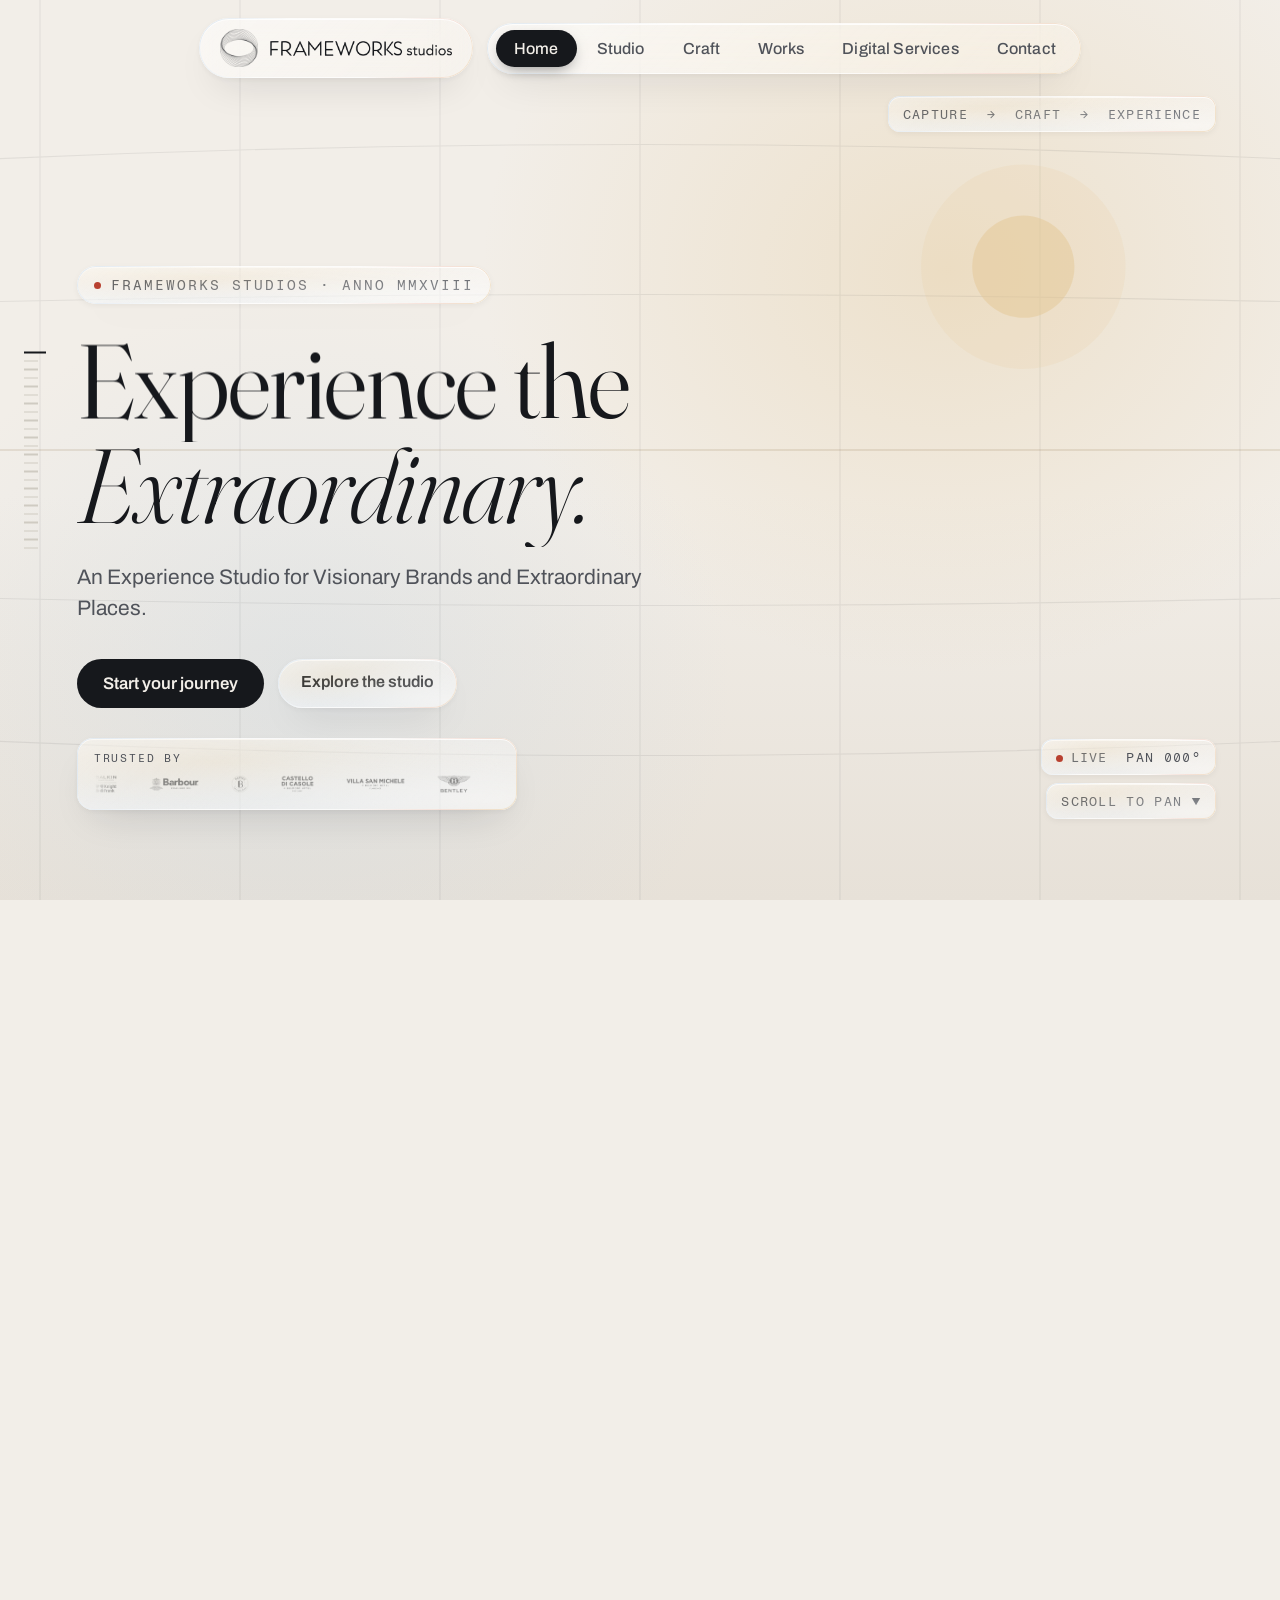
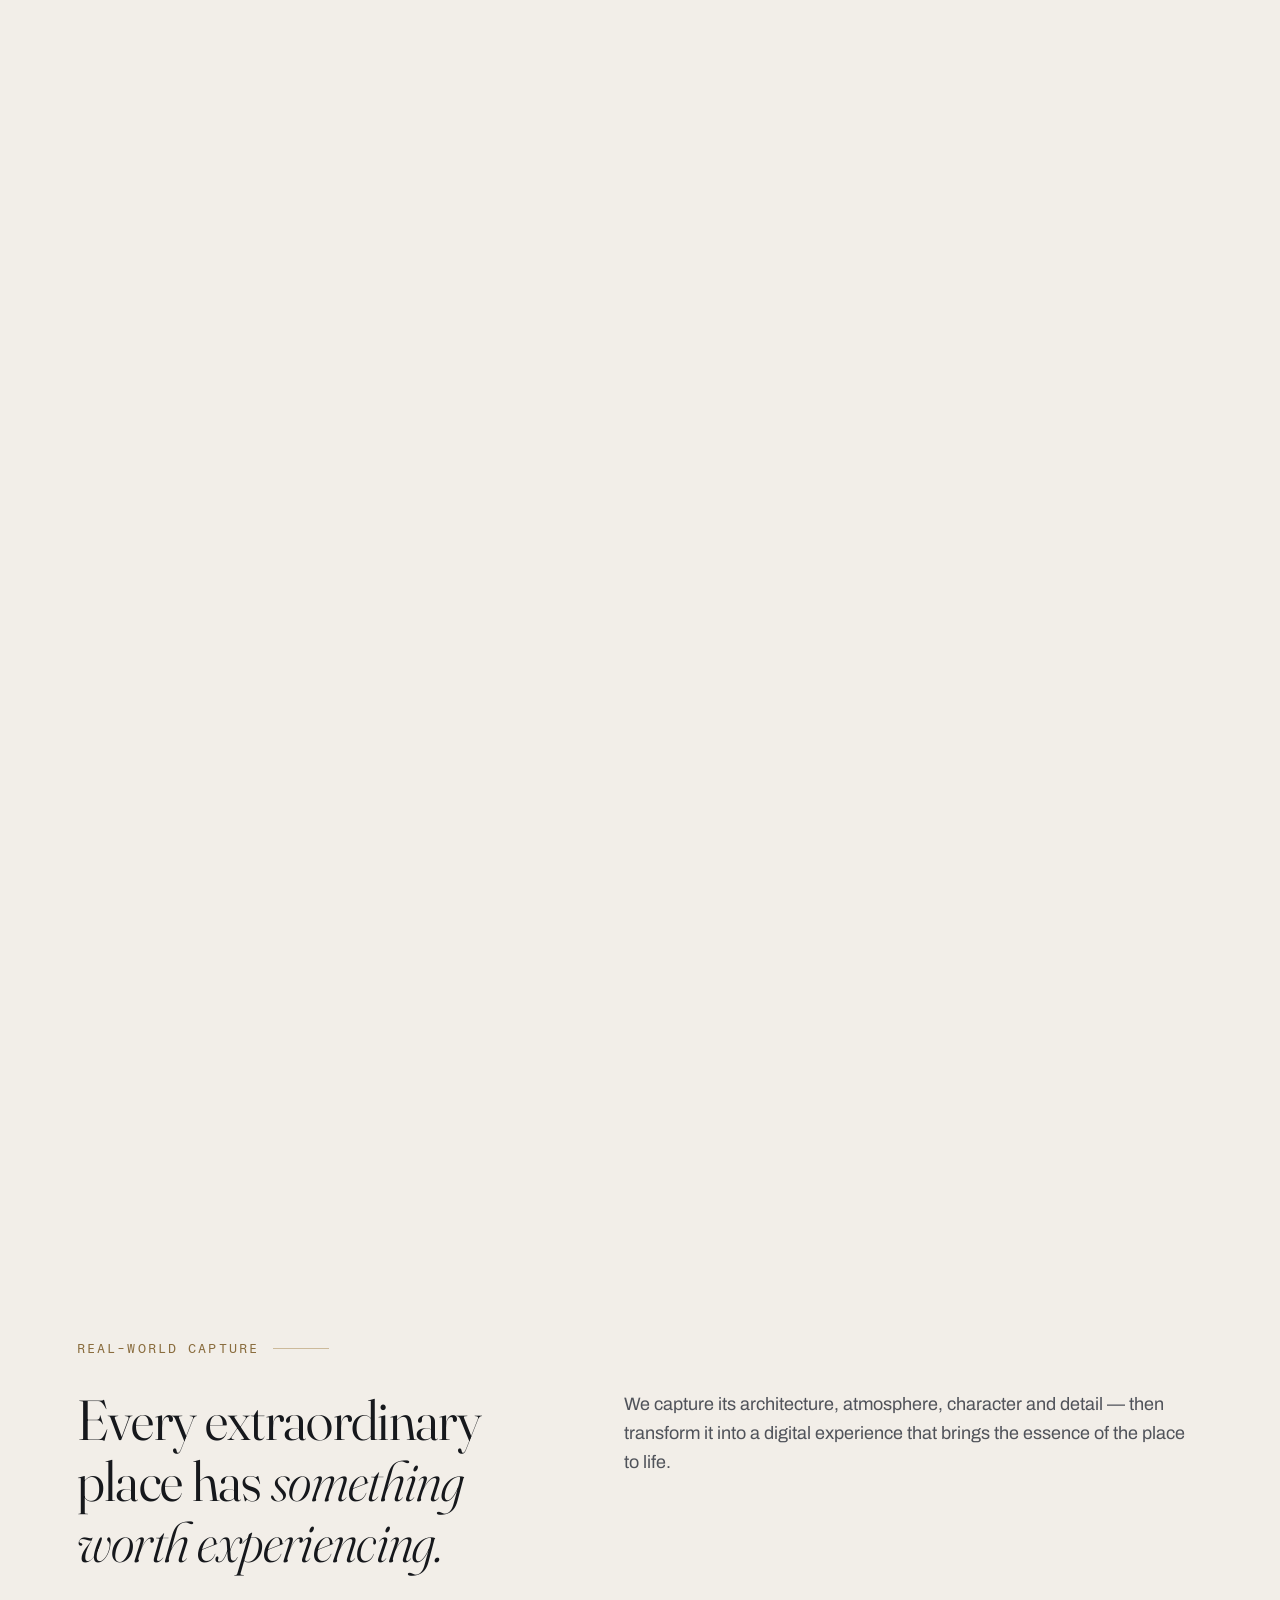
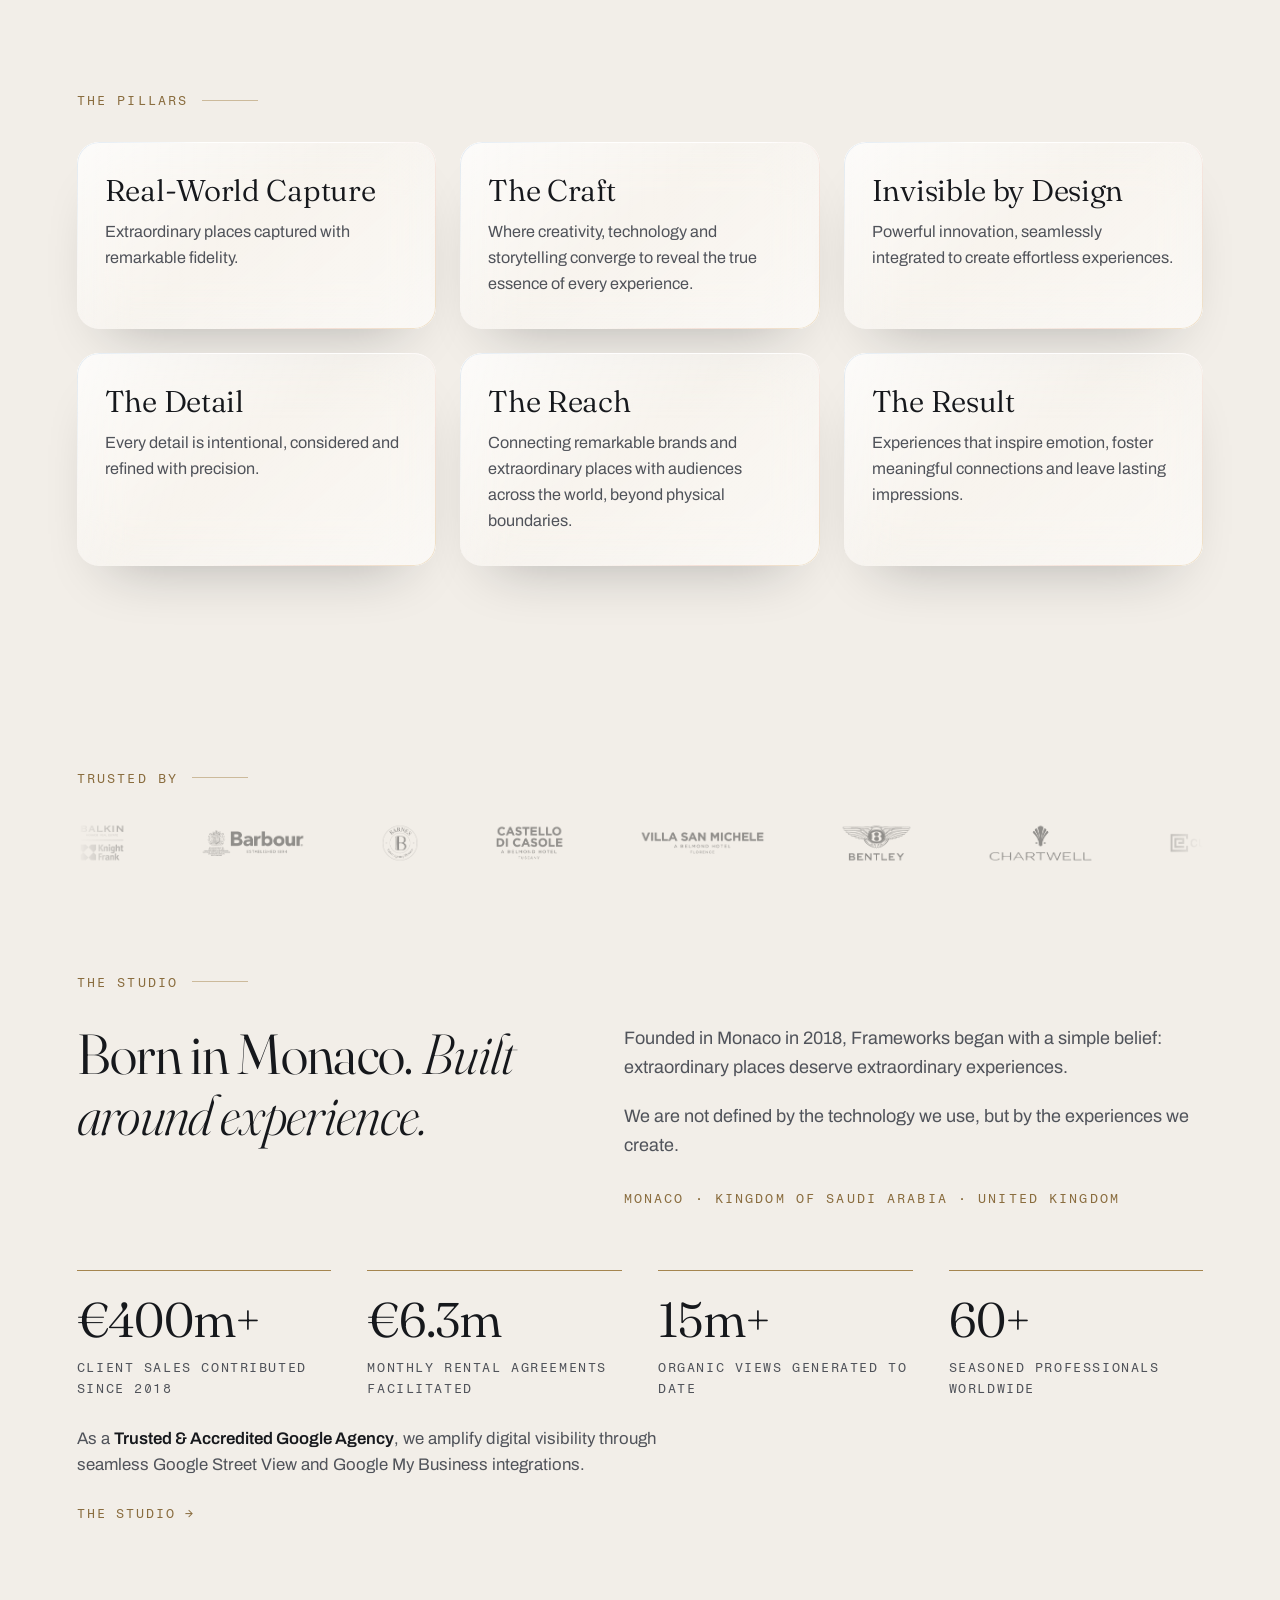
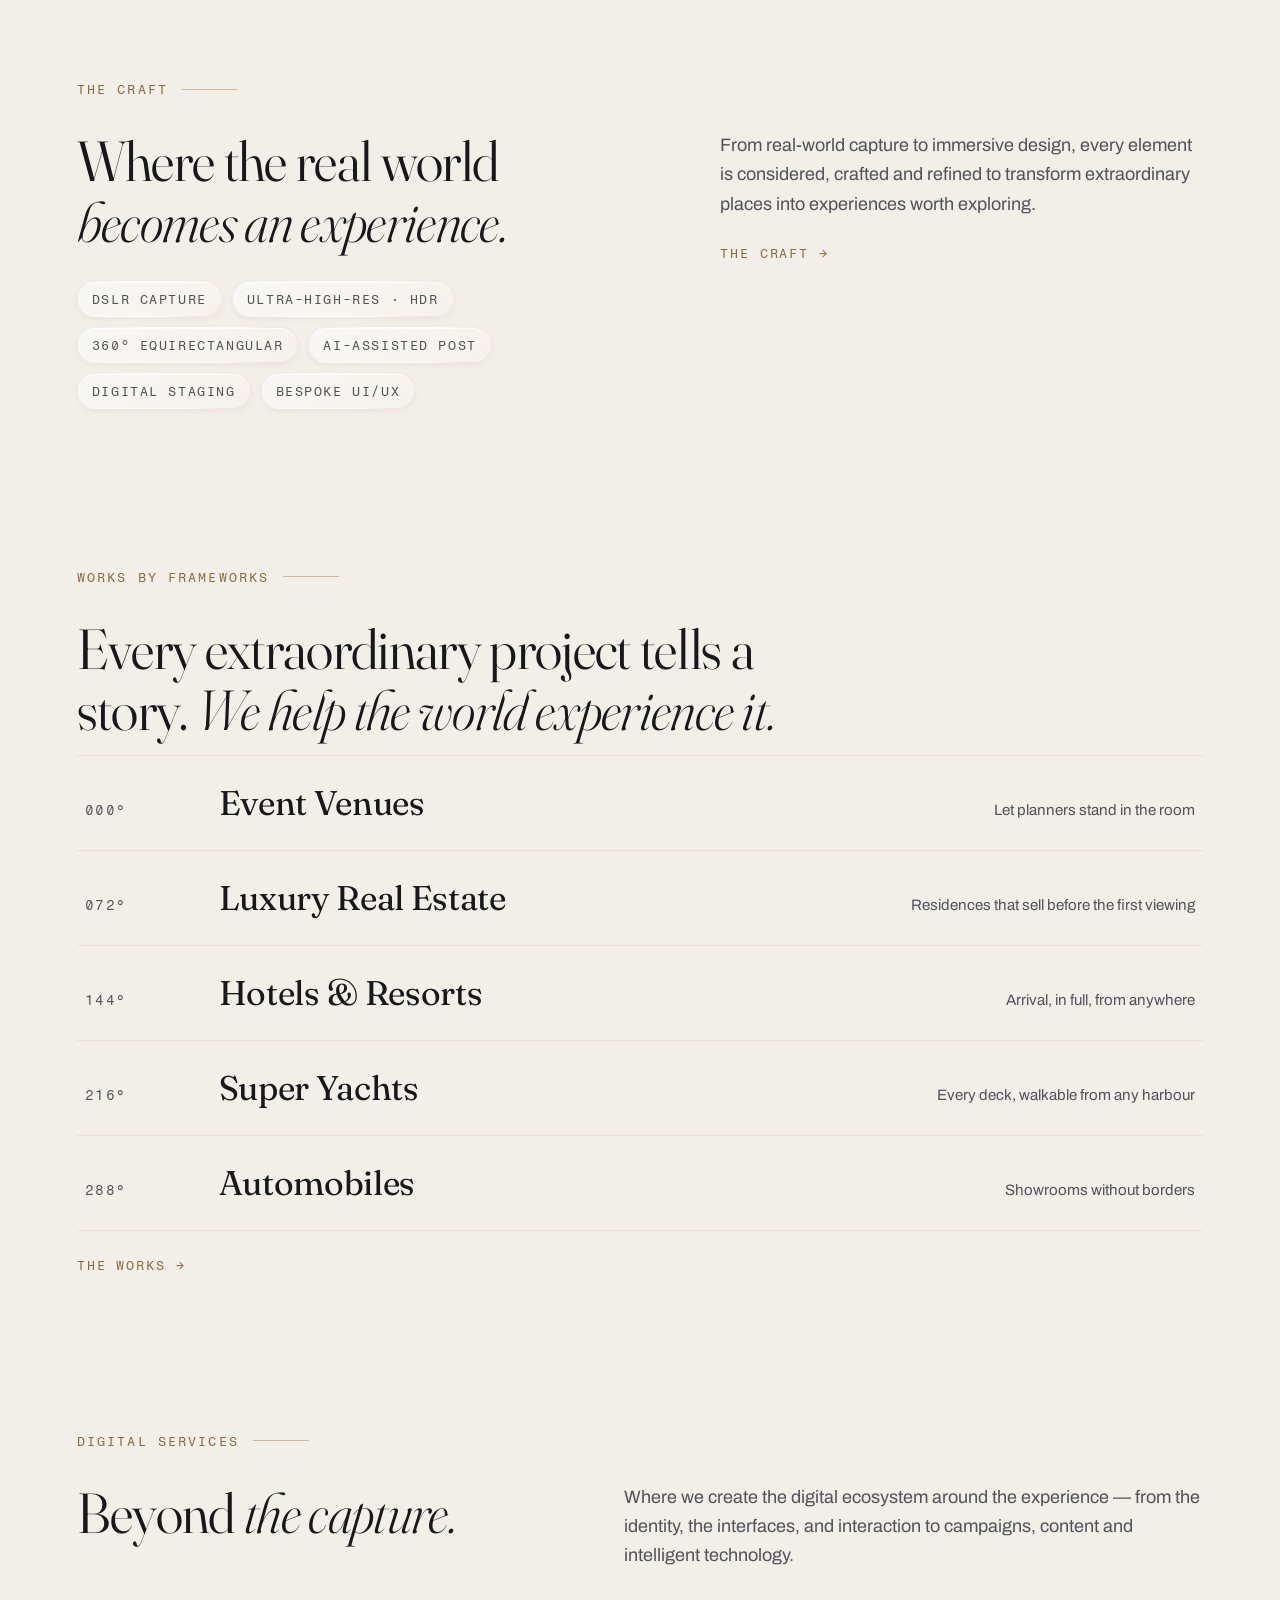
==== commit 4801b5ce: "Additional works edits" ====
--- a/index.html
+++ b/index.html
@@ -376,9 +376,9 @@
   <div class="sector-list reveal">
     <a class="sector-row" href="/works#event-venues" data-img="/assets/sectors/event-venues.webp"><span class="sector-deg">000°</span><span class="sector-name">Event Venues</span><span class="sector-note">Let planners stand in the room</span></a>
     <a class="sector-row" href="/works#luxury-real-estate" data-img="/assets/sectors/luxury-real-estate.webp"><span class="sector-deg">072°</span><span class="sector-name">Luxury Real Estate</span><span class="sector-note">Residences that sell before the first viewing</span></a>
-    <a class="sector-row" href="/works#premium-hospitality" data-img="/assets/sectors/premium-hospitality.webp"><span class="sector-deg">144°</span><span class="sector-name">Hotels &amp; Resorts</span><span class="sector-note">Arrival, in full, from anywhere</span></a>
-    <a class="sector-row" href="/works#super-yachts" data-img="/assets/sectors/super-yachts.webp"><span class="sector-deg">216°</span><span class="sector-name">Super-Yachts</span><span class="sector-note">Every deck, walkable from any harbour</span></a>
-    <a class="sector-row" href="/works#automotive" data-img="/assets/sectors/automotive.webp"><span class="sector-deg">288°</span><span class="sector-name">Automotive</span><span class="sector-note">Showrooms without borders</span></a>
+    <a class="sector-row" href="/works#hotels-resorts" data-img="/assets/sectors/hotels-resorts.webp"><span class="sector-deg">144°</span><span class="sector-name">Hotels &amp; Resorts</span><span class="sector-note">Arrival, in full, from anywhere</span></a>
+    <a class="sector-row" href="/works#super-yachts" data-img="/assets/sectors/super-yachts.webp"><span class="sector-deg">216°</span><span class="sector-name">Super Yachts</span><span class="sector-note">Every deck, walkable from any harbour</span></a>
+    <a class="sector-row" href="/works#automobiles" data-img="/assets/sectors/automobiles.webp"><span class="sector-deg">288°</span><span class="sector-name">Automobiles</span><span class="sector-note">Showrooms without borders</span></a>
   </div>
   <a class="more-link reveal" href="/works">the Works</a>
 </section>
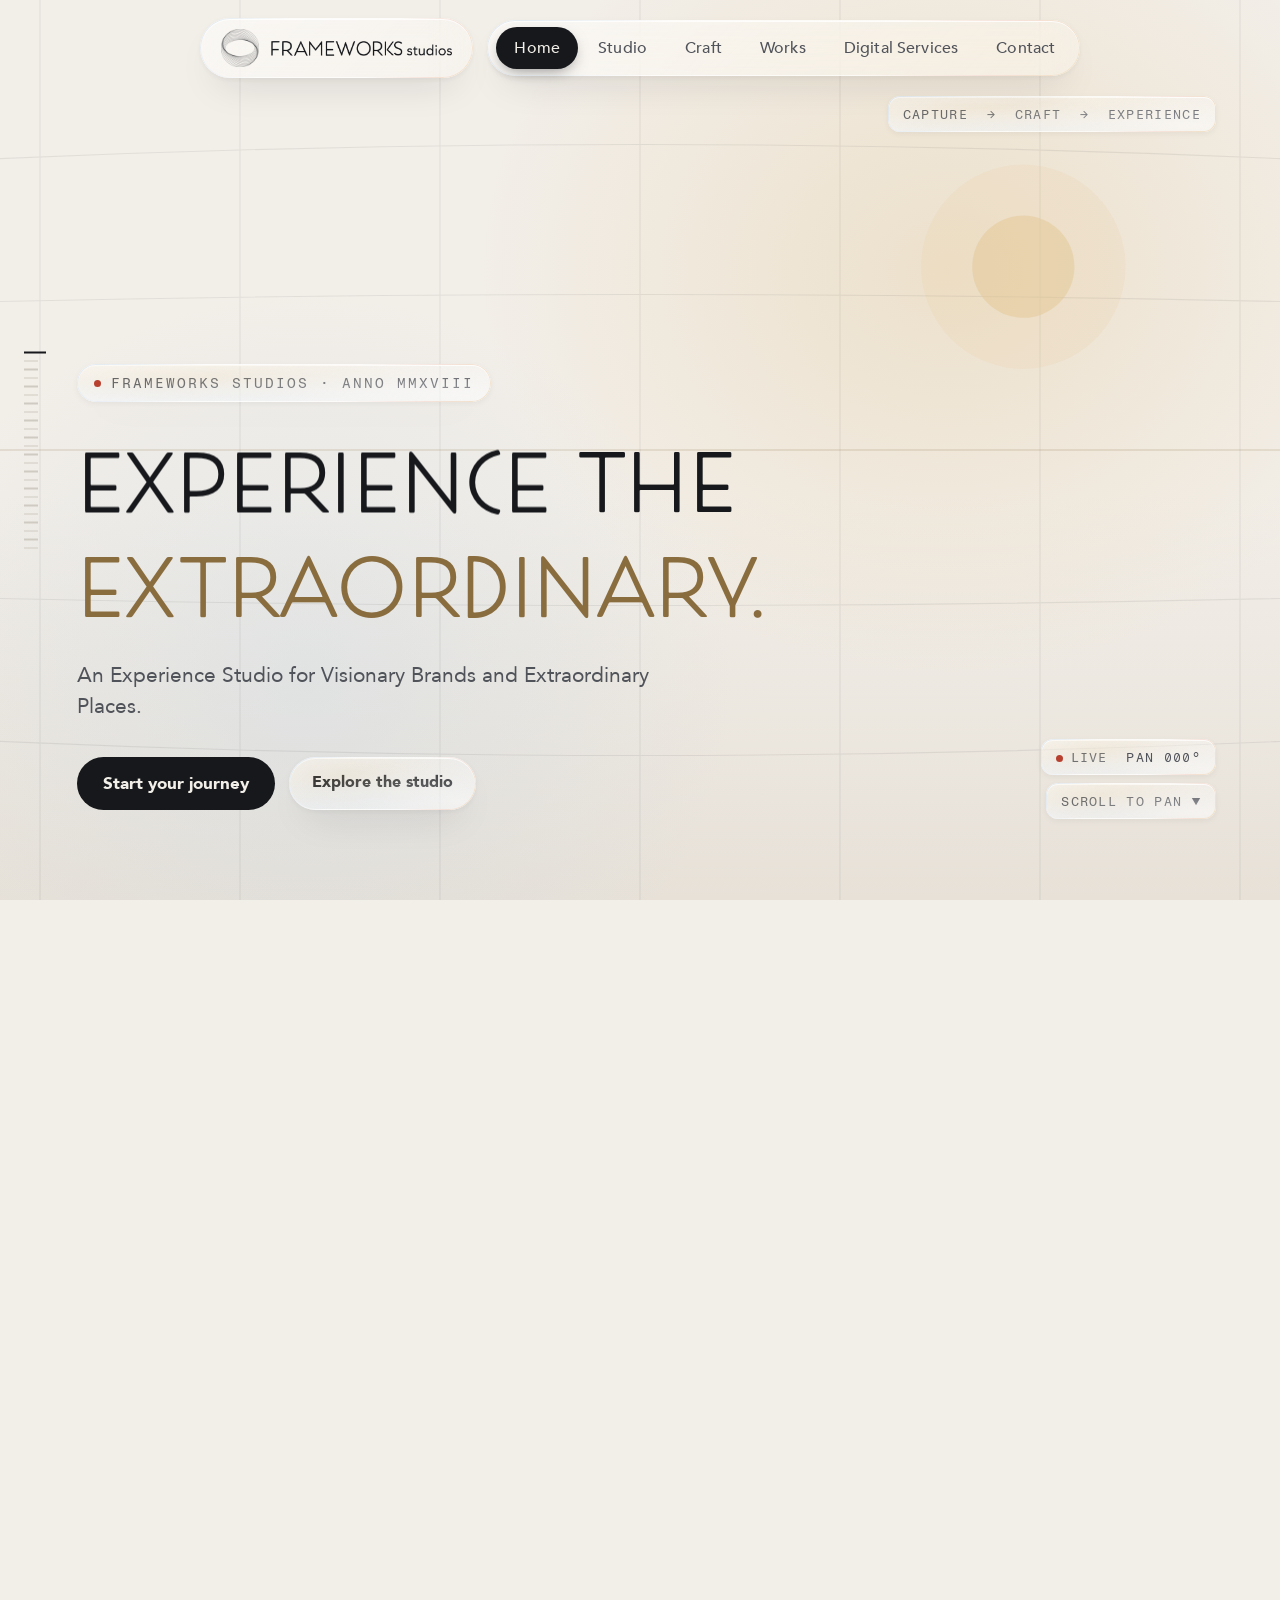
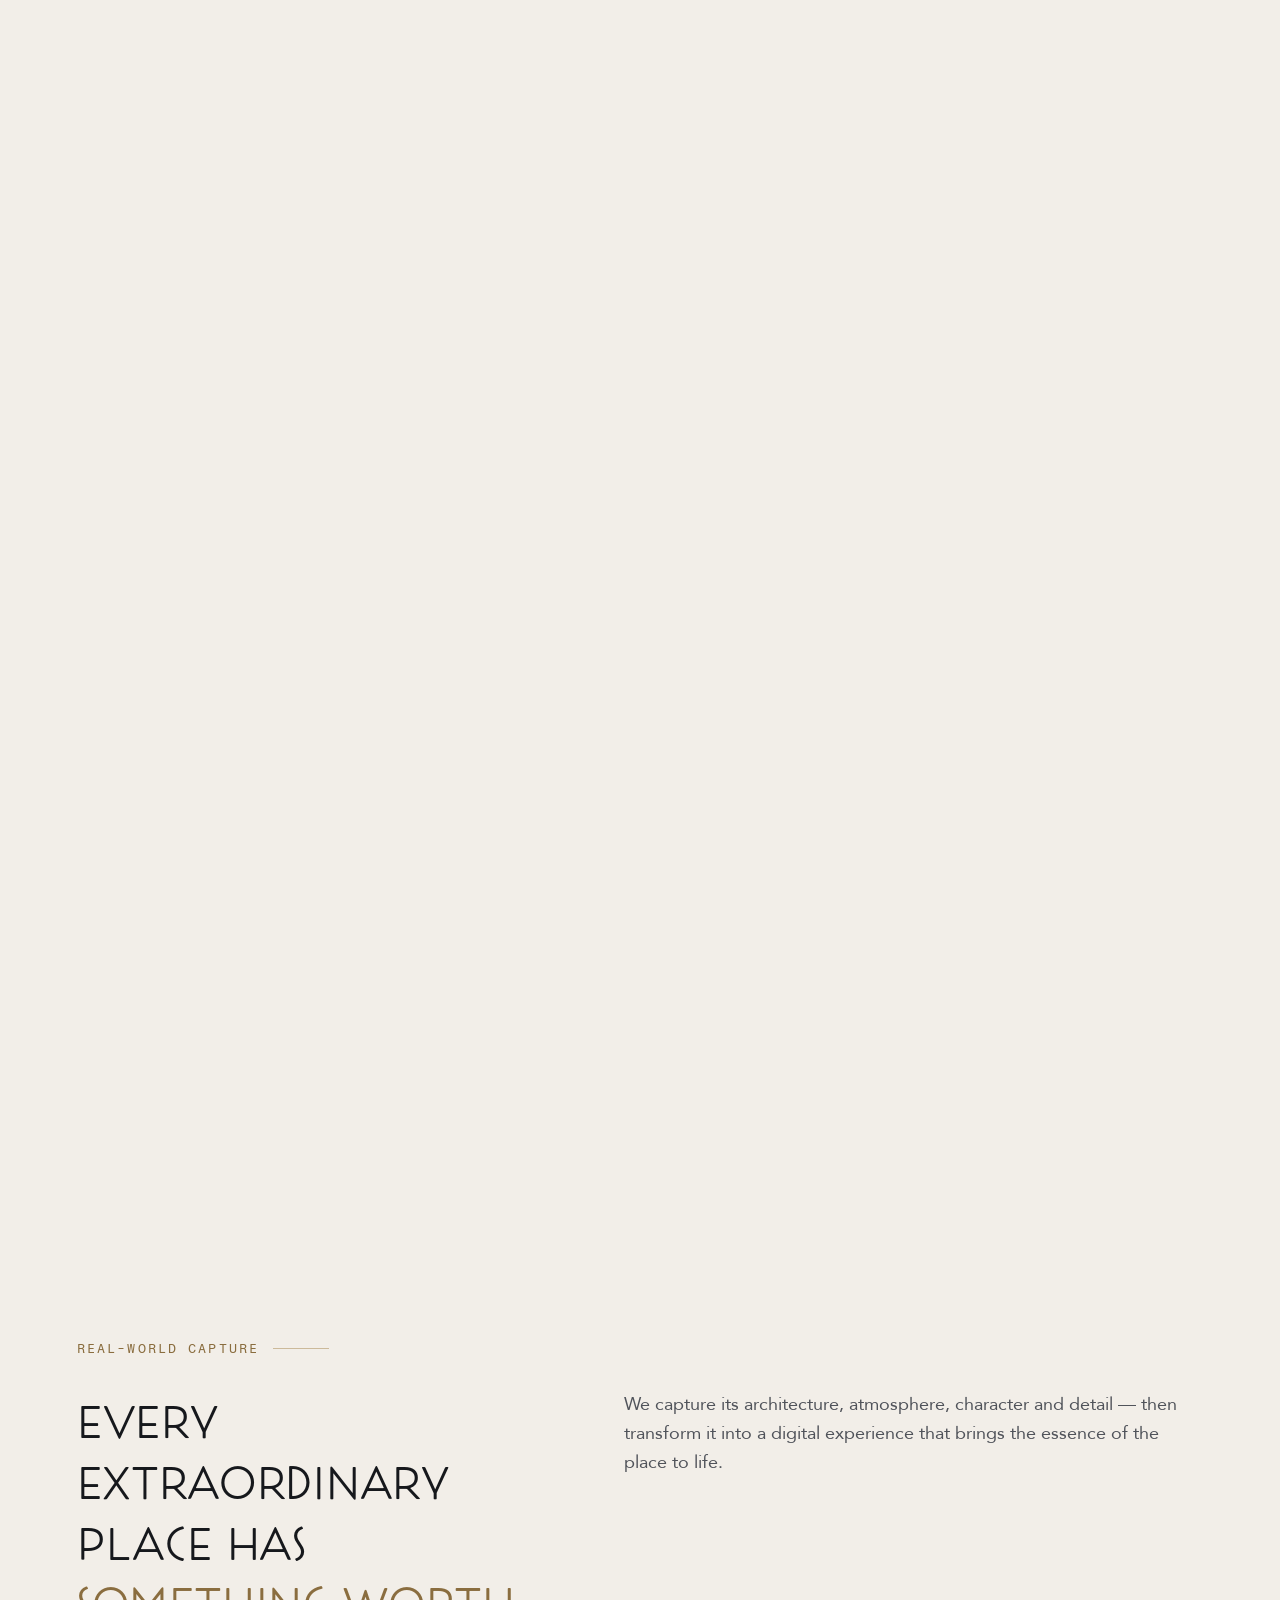
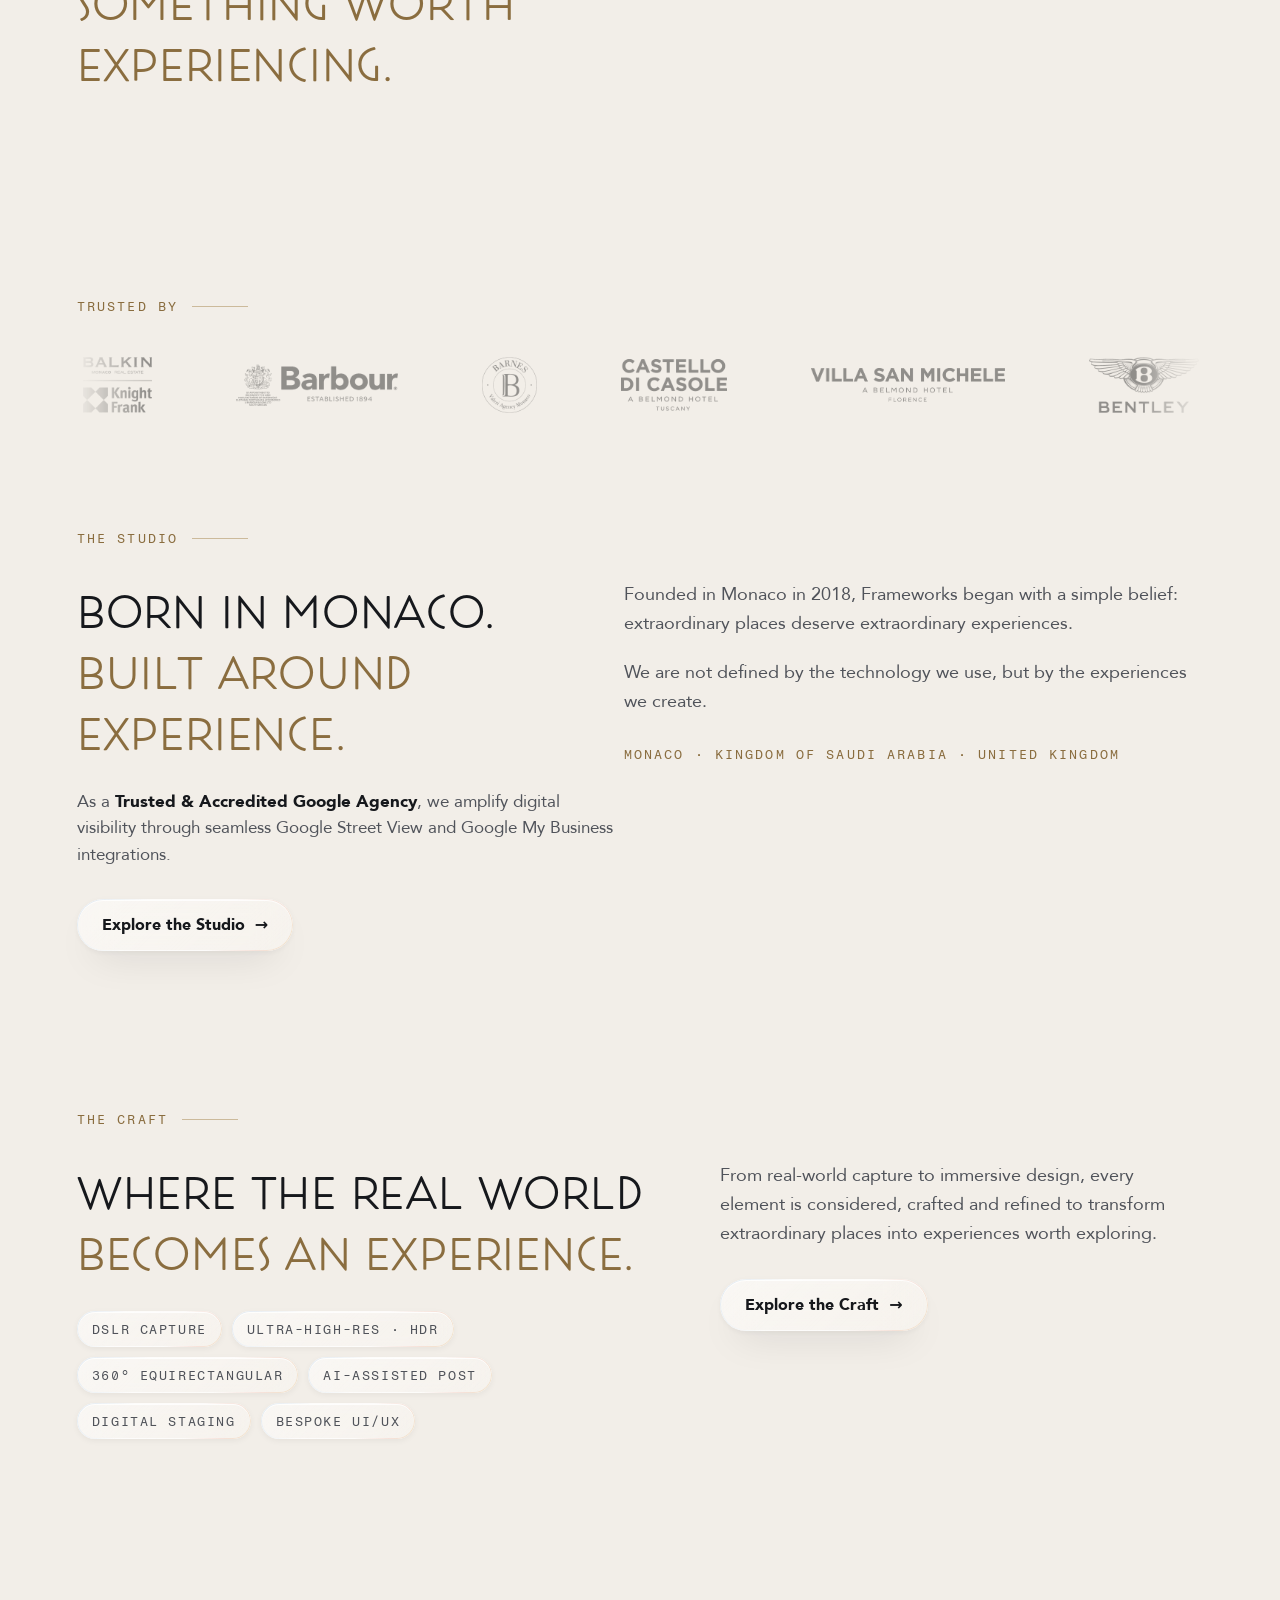
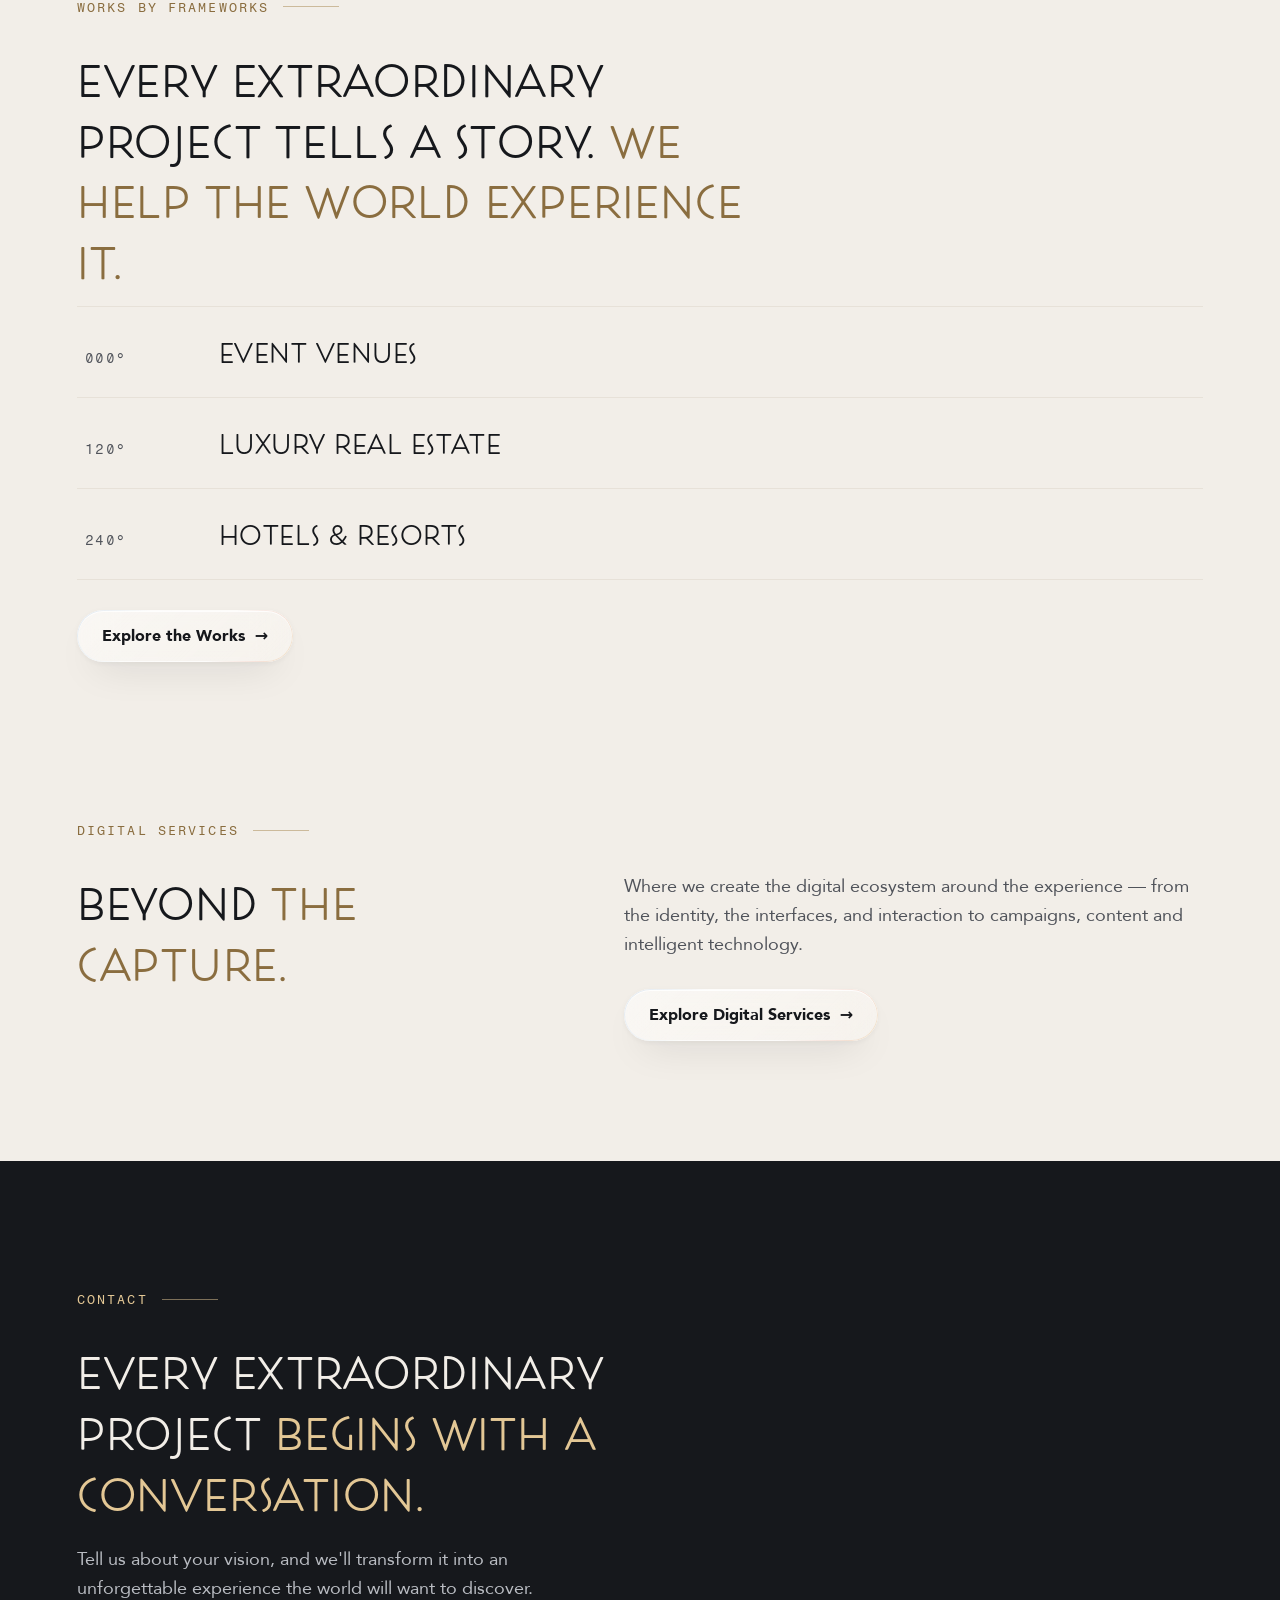
==== commit c53face1: "Apply the CEO's 13 Sep amendments: fonts, landing page, works Two bodies of work, committed together" ====
--- a/index.html
+++ b/index.html
@@ -28,7 +28,11 @@
 <meta name="twitter:image" content="https://frameworksstudio.vercel.app/assets/brand/og-thumb.png?v=4" />
 <link rel="preconnect" href="https://fonts.googleapis.com">
 <link rel="preconnect" href="https://fonts.gstatic.com" crossorigin>
-<link href="https://fonts.googleapis.com/css2?family=Fraunces:ital,opsz,wght@0,9..144,300;0,9..144,400;0,9..144,500;1,9..144,300;1,9..144,400&family=Archivo:wdth,wght@62..125,300;62..125,400;62..125,500;62..125,600&family=Fragment+Mono:ital@0;1&display=swap" rel="stylesheet">
+<!-- Fragment Mono is the only remaining webfont: display and body are self-hosted
+     in /assets/fonts and declared in site.css. -->
+<link href="https://fonts.googleapis.com/css2?family=Fragment+Mono:ital@0;1&display=swap" rel="stylesheet">
+<link rel="preload" href="/assets/fonts/posterama-1933-light.woff2" as="font" type="font/woff2" crossorigin>
+<link rel="preload" href="/assets/fonts/avenir-roman.woff2" as="font" type="font/woff2" crossorigin>
 <link rel="stylesheet" href="/assets/site.css">
 <!-- #endregion SHARED:head -->
 </head>
@@ -101,28 +105,34 @@
          same way or the scrub will stutter — see README. -->
     <video id="scrub" src="/assets/showreel.mp4" muted playsinline preload="auto"></video>
 
-    <!-- Scroll captions — each rises in during its window, then recedes into the distance.
-         data-start / data-end are scroll-progress fractions (0 -> 1) of the full two-part pan.
-         The sequence ends on technology, landing the scrub at the Craft section. -->
-    <div class="cap cap-l" data-start="0.065" data-end="0.23" style="top:24%">
+    <!-- Scroll captions — the six pillars of excellence, in the client's approved
+         order. Each rises in during its window, then recedes into the distance.
+         data-start / data-end are scroll-progress fractions (0 -> 1) of the full
+         two-part pan; the last one clears 0.635, where the CAPTURE / CRAFT /
+         EXPERIENCE teardown captions take over. -->
+    <div class="cap cap-l" data-start="0.065" data-end="0.220" style="top:24%">
       <span class="cap-kicker">Real-world capture</span>
-      <p class="cap-line">Every extraordinary place has <em>something worth experiencing.</em></p>
-    </div>
-    <div class="cap cap-r" data-start="0.16" data-end="0.33" style="top:42%">
-      <span class="cap-kicker">Its architecture</span>
-      <p class="cap-line">The lines a place <em>was drawn along.</em></p>
-    </div>
-    <div class="cap cap-l" data-start="0.27" data-end="0.43" style="top:30%">
-      <span class="cap-kicker">Its atmosphere</span>
-      <p class="cap-line">The way a room <em>holds the light.</em></p>
-    </div>
-    <div class="cap cap-r" data-start="0.37" data-end="0.53" style="top:46%">
-      <span class="cap-kicker">Its character</span>
-      <p class="cap-line">Everything that makes it <em>unlike anywhere else.</em></p>
-    </div>
-    <div class="cap cap-l" data-start="0.46" data-end="0.62" style="top:34%">
-      <span class="cap-kicker">Its detail</span>
-      <p class="cap-line">Then brought to life <em>as an experience.</em></p>
+      <p class="cap-line">Extraordinary places captured <em>with remarkable fidelity.</em></p>
+    </div>
+    <div class="cap cap-r" data-start="0.145" data-end="0.300" style="top:42%">
+      <span class="cap-kicker">The craft</span>
+      <p class="cap-line">Where creativity, technology and storytelling converge to reveal <em>the true essence of every experience.</em></p>
+    </div>
+    <div class="cap cap-l" data-start="0.225" data-end="0.380" style="top:28%">
+      <span class="cap-kicker">Invisible by design</span>
+      <p class="cap-line">Powerful innovation, seamlessly integrated to create <em>effortless experiences.</em></p>
+    </div>
+    <div class="cap cap-r" data-start="0.305" data-end="0.460" style="top:44%">
+      <span class="cap-kicker">The detail</span>
+      <p class="cap-line">Every detail is intentional, considered and <em>refined with precision.</em></p>
+    </div>
+    <div class="cap cap-l" data-start="0.385" data-end="0.540" style="top:30%">
+      <span class="cap-kicker">The reach</span>
+      <p class="cap-line">Connecting remarkable brands and extraordinary places with audiences across the world, <em>beyond physical boundaries.</em></p>
+    </div>
+    <div class="cap cap-r" data-start="0.465" data-end="0.620" style="top:42%">
+      <span class="cap-kicker">The result</span>
+      <p class="cap-line">Experiences that inspire emotion, foster meaningful connections and <em>leave lasting impressions.</em></p>
     </div>
     <!-- Teardown + rebuild captions — top-centre, retro glitch + character scramble -->
     <div class="tcap" data-start="0.635" data-end="0.735">
@@ -163,64 +173,6 @@
         <a class="btn-solid" href="/contact">Start your journey</a>
         <a class="cta glass" href="/studio">Explore the studio</a>
       </div>
-      <div class="hero-trust glass hero-fade" style="animation-delay:.94s">
-        <span class="hero-trust-k">Trusted by</span>
-        <div class="marquee" data-marquee data-marquee-speed="22">
-          <ul class="marquee-track">
-        <li class="client"><img src="/assets/logos/balkin-monaco-knight-frank.webp" alt="Balkin Monaco · Knight Frank" width="220" height="200" loading="eager" decoding="async"></li>
-        <li class="client"><img src="/assets/logos/barbour.webp" alt="Barbour" width="470" height="200" loading="eager" decoding="async"></li>
-        <li class="client"><img src="/assets/logos/barnes-monaco.webp" alt="BARNES Monaco" width="182" height="200" loading="eager" decoding="async"></li>
-        <li class="client"><img src="/assets/logos/belmond-castello-di-casole.webp" alt="Belmond Castello di Casole" width="318" height="200" loading="eager" decoding="async"></li>
-        <li class="client"><img src="/assets/logos/belmond-villa-san-michele.webp" alt="Belmond Villa San Michele" width="557" height="200" loading="eager" decoding="async"></li>
-        <li class="client"><img src="/assets/logos/bentley.webp" alt="Bentley" width="330" height="200" loading="eager" decoding="async"></li>
-        <li class="client"><img src="/assets/logos/chartwell.webp" alt="Chartwell" width="471" height="200" loading="lazy" decoding="async"></li>
-        <li class="client"><img src="/assets/logos/culturespaces.webp" alt="Culturespaces" width="533" height="200" loading="lazy" decoding="async"></li>
-        <li class="client"><img src="/assets/logos/dbox.webp" alt="DBOX" width="485" height="200" loading="lazy" decoding="async"></li>
-        <li class="client"><img src="/assets/logos/deco-flamme.webp" alt="Déco Flamme" width="572" height="200" loading="lazy" decoding="async"></li>
-        <li class="client"><img src="/assets/logos/design-centre.webp" alt="Design Centre" width="402" height="200" loading="lazy" decoding="async"></li>
-        <li class="client"><img src="/assets/logos/euronews.webp" alt="Euronews" width="281" height="200" loading="lazy" decoding="async"></li>
-        <li class="client"><img src="/assets/logos/eye-spy-360.webp" alt="Eye Spy 360" width="298" height="200" loading="lazy" decoding="async"></li>
-        <li class="client"><img src="/assets/logos/f1-experiences.webp" alt="F1 Experiences" width="301" height="200" loading="lazy" decoding="async"></li>
-        <li class="client"><img src="/assets/logos/fbm-media.webp" alt="FBM Media" width="366" height="200" loading="lazy" decoding="async"></li>
-        <li class="client"><img src="/assets/logos/fraser-yachts.webp" alt="Fraser Yachts" width="308" height="200" loading="lazy" decoding="async"></li>
-        <li class="client"><img src="/assets/logos/gala-organisation.webp" alt="Gala Organisation" width="299" height="200" loading="lazy" decoding="async"></li>
-        <li class="client"><img src="/assets/logos/getty-images-istock.webp" alt="Getty Images &amp; iStock" width="338" height="200" loading="lazy" decoding="async"></li>
-        <li class="client"><img src="/assets/logos/grand-hotel-du-cap-ferrat.webp" alt="Grand-Hôtel du Cap-Ferrat" width="185" height="200" loading="lazy" decoding="async"></li>
-        <li class="client"><img src="/assets/logos/groupe-marzocco.webp" alt="Groupe Marzocco" width="434" height="200" loading="lazy" decoding="async"></li>
-        <li class="client"><img src="/assets/logos/hotel-cap-estel.webp" alt="Hôtel Cap Estel" width="345" height="200" loading="lazy" decoding="async"></li>
-        <li class="client"><img src="/assets/logos/hotel-de-paris-monte-carlo.webp" alt="Hôtel de Paris Monte-Carlo" width="437" height="200" loading="lazy" decoding="async"></li>
-        <li class="client"><img src="/assets/logos/ineos-club-house.webp" alt="INEOS Club House" width="395" height="200" loading="lazy" decoding="async"></li>
-        <li class="client"><img src="/assets/logos/influencer-awards-monaco.webp" alt="Influencer Awards Monaco" width="316" height="200" loading="lazy" decoding="async"></li>
-        <li class="client"><img src="/assets/logos/jimmyz-monte-carlo.webp" alt="Jimmy’z Monte-Carlo" width="473" height="200" loading="lazy" decoding="async"></li>
-        <li class="client"><img src="/assets/logos/jolie-ville-luxor.webp" alt="Jolie Ville Luxor" width="337" height="200" loading="lazy" decoding="async"></li>
-        <li class="client"><img src="/assets/logos/le-casino-monte-carlo.webp" alt="Le Casino de Monte-Carlo" width="292" height="200" loading="lazy" decoding="async"></li>
-        <li class="client"><img src="/assets/logos/lvmh.webp" alt="LVMH" width="381" height="200" loading="lazy" decoding="async"></li>
-        <li class="client"><img src="/assets/logos/marks-real-estate.webp" alt="Marks Real Estate" width="497" height="200" loading="lazy" decoding="async"></li>
-        <li class="client"><img src="/assets/logos/maverick-frame-studio.webp" alt="Maverick Frame Studio" width="182" height="200" loading="lazy" decoding="async"></li>
-        <li class="client"><img src="/assets/logos/mclaren-property.webp" alt="McLaren Property" width="399" height="200" loading="lazy" decoding="async"></li>
-        <li class="client"><img src="/assets/logos/monaco-projects.webp" alt="Monaco Projects" width="438" height="200" loading="lazy" decoding="async"></li>
-        <li class="client"><img src="/assets/logos/monte-carlo-sbm.webp" alt="Monte-Carlo SBM" width="499" height="200" loading="lazy" decoding="async"></li>
-        <li class="client"><img src="/assets/logos/monte-carlo-weddings.webp" alt="Monte-Carlo Weddings" width="411" height="200" loading="lazy" decoding="async"></li>
-        <li class="client"><img src="/assets/logos/national-trust.webp" alt="National Trust" width="132" height="200" loading="lazy" decoding="async"></li>
-        <li class="client"><img src="/assets/logos/palm-beach-cannes.webp" alt="Palm Beach Cannes" width="210" height="200" loading="lazy" decoding="async"></li>
-        <li class="client"><img src="/assets/logos/prime-estate.webp" alt="Prime Estate" width="456" height="200" loading="lazy" decoding="async"></li>
-        <li class="client"><img src="/assets/logos/proto.webp" alt="Proto" width="349" height="200" loading="lazy" decoding="async"></li>
-        <li class="client"><img src="/assets/logos/rangers-fc.webp" alt="Rangers FC" width="182" height="200" loading="lazy" decoding="async"></li>
-        <li class="client"><img src="/assets/logos/relevance.webp" alt="Relevance" width="290" height="200" loading="lazy" decoding="async"></li>
-        <li class="client"><img src="/assets/logos/riviera-radio.webp" alt="Riviera Radio" width="315" height="200" loading="lazy" decoding="async"></li>
-        <li class="client"><img src="/assets/logos/saatchi-and-saatchi.webp" alt="Saatchi &amp; Saatchi" width="522" height="200" loading="lazy" decoding="async"></li>
-        <li class="client"><img src="/assets/logos/samsung-the-wall.webp" alt="Samsung The Wall" width="362" height="200" loading="lazy" decoding="async"></li>
-        <li class="client"><img src="/assets/logos/savills.webp" alt="Savills" width="375" height="200" loading="lazy" decoding="async"></li>
-        <li class="client"><img src="/assets/logos/sothebys-international-realty.webp" alt="Sotheby’s International Realty" width="424" height="200" loading="lazy" decoding="async"></li>
-        <li class="client"><img src="/assets/logos/spark-design-academy.webp" alt="Spark Design Academy" width="415" height="200" loading="lazy" decoding="async"></li>
-        <li class="client"><img src="/assets/logos/sunderland-afc.webp" alt="Sunderland AFC" width="201" height="200" loading="lazy" decoding="async"></li>
-        <li class="client"><img src="/assets/logos/sunseeker-monaco.webp" alt="Sunseeker Monaco" width="244" height="200" loading="lazy" decoding="async"></li>
-        <li class="client"><img src="/assets/logos/superyachts-monaco.webp" alt="Superyachts Monaco" width="313" height="200" loading="lazy" decoding="async"></li>
-        <li class="client"><img src="/assets/logos/villa-ephrussi-de-rothschild.webp" alt="Villa Ephrussi de Rothschild" width="424" height="200" loading="lazy" decoding="async"></li>
-        <li class="client"><img src="/assets/logos/yacht-club-de-monaco.webp" alt="Yacht Club de Monaco" width="392" height="200" loading="lazy" decoding="async"></li>
-          </ul>
-        </div>
-      </div>
     </div>
   </section>
 </div>
@@ -239,30 +191,13 @@
   </div>
 </section>
 
-<!-- ============ PILLAR STATEMENTS ============
-     Six pillars of excellence, in the client's approved order. They reuse the
-     glass card from site.css that /digital-services also uses; the grid is
-     .pillar-grid here because digital.css owns .pillars and is not loaded on
-     this page. -->
-<section class="band" id="pillars" aria-labelledby="pillars-h" style="padding-top:0">
-  <div class="eyebrow reveal" id="pillars-h">The pillars</div>
-  <div class="pillar-grid">
-    <div class="pillar reveal"><b>Real-World Capture</b><span>Extraordinary places captured with remarkable fidelity.</span></div>
-    <div class="pillar reveal"><b>The Craft</b><span>Where creativity, technology and storytelling converge to reveal the true essence of every experience.</span></div>
-    <div class="pillar reveal"><b>Invisible by Design</b><span>Powerful innovation, seamlessly integrated to create effortless experiences.</span></div>
-    <div class="pillar reveal"><b>The Detail</b><span>Every detail is intentional, considered and refined with precision.</span></div>
-    <div class="pillar reveal"><b>The Reach</b><span>Connecting remarkable brands and extraordinary places with audiences across the world, beyond physical boundaries.</span></div>
-    <div class="pillar reveal"><b>The Result</b><span>Experiences that inspire emotion, foster meaningful connections and leave lasting impressions.</span></div>
-  </div>
-</section>
-
-<!-- ============ TRUSTED BY ============ -->
+
 <section class="band trusted" aria-labelledby="trusted-h">
   <div class="eyebrow reveal" id="trusted-h">Trusted by</div>
   <!-- One authored track; site.js clones it for the seamless loop. To add a
        client, drop a trimmed logo into assets/logos/ and add one <li> here and
        in the hero island below. See README. -->
-  <div class="marquee" data-marquee>
+  <div class="marquee" data-marquee data-marquee-speed="24">
     <ul class="marquee-track">
       <li class="client"><img src="/assets/logos/balkin-monaco-knight-frank.webp" alt="Balkin Monaco · Knight Frank" width="220" height="200" loading="lazy" decoding="async"></li>
       <li class="client"><img src="/assets/logos/barbour.webp" alt="Barbour" width="470" height="200" loading="lazy" decoding="async"></li>
@@ -337,14 +272,8 @@
       </p>
     </div>
   </div>
-  <div class="stats reveal">
-    <div class="stat"><b>€400m+</b><span>Client sales contributed since 2018</span></div>
-    <div class="stat"><b>€6.3m</b><span>Monthly rental agreements facilitated</span></div>
-    <div class="stat"><b>15m+</b><span>Organic views generated to date</span></div>
-    <div class="stat"><b>60+</b><span>Seasoned professionals worldwide</span></div>
-  </div>
   <p class="google-line reveal">As a <strong>Trusted &amp; Accredited Google Agency</strong>, we amplify digital visibility through seamless Google Street View and Google My Business integrations.</p>
-  <a class="more-link reveal" href="/studio">the Studio</a>
+  <a class="btn-glass glass reveal" href="/studio">Explore the Studio</a>
 </section>
 
 <!-- ============ CRAFT (teaser → /craft) ============ -->
@@ -364,7 +293,7 @@
     </div>
     <div>
       <p class="body-copy reveal">From real-world capture to immersive design, every element is considered, crafted and refined to transform extraordinary places into experiences worth exploring.</p>
-      <a class="more-link reveal" href="/craft">the Craft</a>
+      <a class="btn-glass glass reveal" href="/craft">Explore the Craft</a>
     </div>
   </div>
 </section>
@@ -373,14 +302,14 @@
 <section class="band" id="sectors" style="padding-top:40px">
   <div class="eyebrow reveal">Works by Frameworks</div>
   <h2 class="reveal">Every extraordinary project tells a story. <em>We help the world experience it.</em></h2>
+  <!-- A taster only — three sectors, then the way through to all nine. The
+       hover preview is the same component /works uses, off the same asset. -->
   <div class="sector-list reveal">
-    <a class="sector-row" href="/works#event-venues" data-img="/assets/sectors/event-venues.webp"><span class="sector-deg">000°</span><span class="sector-name">Event Venues</span><span class="sector-note">Let planners stand in the room</span></a>
-    <a class="sector-row" href="/works#luxury-real-estate" data-img="/assets/sectors/luxury-real-estate.webp"><span class="sector-deg">072°</span><span class="sector-name">Luxury Real Estate</span><span class="sector-note">Residences that sell before the first viewing</span></a>
-    <a class="sector-row" href="/works#hotels-resorts" data-img="/assets/sectors/hotels-resorts.webp"><span class="sector-deg">144°</span><span class="sector-name">Hotels &amp; Resorts</span><span class="sector-note">Arrival, in full, from anywhere</span></a>
-    <a class="sector-row" href="/works#super-yachts" data-img="/assets/sectors/super-yachts.webp"><span class="sector-deg">216°</span><span class="sector-name">Super Yachts</span><span class="sector-note">Every deck, walkable from any harbour</span></a>
-    <a class="sector-row" href="/works#automobiles" data-img="/assets/sectors/automobiles.webp"><span class="sector-deg">288°</span><span class="sector-name">Automobiles</span><span class="sector-note">Showrooms without borders</span></a>
-  </div>
-  <a class="more-link reveal" href="/works">the Works</a>
+    <a class="sector-row" href="/works#event-venues" data-img="/assets/sectors/event-venues.webp"><span class="sector-deg">000°</span><span class="sector-name">Event Venues</span></a>
+    <a class="sector-row" href="/works#luxury-real-estate" data-img="/assets/sectors/luxury-real-estate.webp"><span class="sector-deg">120°</span><span class="sector-name">Luxury Real Estate</span></a>
+    <a class="sector-row" href="/works#hotels-resorts" data-img="/assets/sectors/hotels-resorts.webp"><span class="sector-deg">240°</span><span class="sector-name">Hotels &amp; Resorts</span></a>
+  </div>
+  <a class="btn-glass glass reveal" href="/works">Explore the Works</a>
 </section>
 
 <!-- ============ DIGITAL SERVICES (teaser → /digital-services) ============ -->
@@ -390,7 +319,7 @@
     <h2 class="reveal">Beyond <em>the capture.</em></h2>
     <div>
       <p class="body-copy reveal">Where we create the digital ecosystem around the experience — from the identity, the interfaces, and interaction to campaigns, content and intelligent technology.</p>
-      <a class="more-link reveal" href="/digital-services">Digital Services</a>
+      <a class="btn-glass glass reveal" href="/digital-services">Explore Digital Services</a>
     </div>
   </div>
 </section>
--- a/assets/site.css
+++ b/assets/site.css
@@ -12,6 +12,8 @@
   --brass:#A5854F;            /* champagne brass — detail accent */
   --brass-deep:#8A6D3F;
   --carmine:#B8402F;          /* live/rec indicator only */
+  --accent-em:var(--brass-deep);  /* the <em> half of a heading; flips to
+                                     spectral gold on the dark bands */
   --spectral-blue:#C3D5E6;
   --spectral-rose:#EFC9BB;
   --spectral-gold:#E3C795;
@@ -22,15 +24,62 @@
   --ease:cubic-bezier(.22,.61,.21,.99);
   --ease-io:cubic-bezier(.65,0,.35,1);   /* ease-in-out for the island collapse/expand */
   --pad-x:min(6vw,84px);
-}
+
+  /* Typography. One place to swap a family; every rule below reads these. */
+  --font-display:"Posterama 1933","Julius Sans One",Optima,Palatino,serif;
+  --font-body:"Avenir","Avenir Next",system-ui,-apple-system,sans-serif;
+  --font-mono:"Fragment Mono",ui-monospace,monospace;
+
+  /* Optical tracking for the display face. Fraunces was a serif set tight
+     (-.015em); Posterama and Julius are unicase deco faces whose caps need air,
+     and need more of it as the type gets smaller. Three steps, by size band. */
+  --track-xl:.006em;   /* 60px and up  — hero, stage numerals */
+  --track-lg:.014em;   /* 34–60px      — h2, section titles   */
+  --track-md:.020em;   /* under 34px   — card and tile titles */
+}
+
+/* ---------- Typefaces · self-hosted ----------
+   Avenir (body) and Posterama 1933 (display) are licensed Monotype faces
+   supplied by the studio; the woff2s here are subsetted to Latin-1 + Latin
+   Extended-A + the punctuation the site actually sets. Julius Sans One is the
+   OFL alternate display face — swap --font-display below to try it.
+   Fragment Mono stays on Google Fonts: it is the viewfinder/chrome voice. */
+
+@font-face{font-family:"Avenir";src:url("/assets/fonts/avenir-light.woff2") format("woff2");
+  font-weight:300; font-style:normal; font-display:swap}
+@font-face{font-family:"Avenir";src:url("/assets/fonts/avenir-light-oblique.woff2") format("woff2");
+  font-weight:300; font-style:italic; font-display:swap}
+@font-face{font-family:"Avenir";src:url("/assets/fonts/avenir-roman.woff2") format("woff2");
+  font-weight:400; font-style:normal; font-display:swap}
+@font-face{font-family:"Avenir";src:url("/assets/fonts/avenir-oblique.woff2") format("woff2");
+  font-weight:400; font-style:italic; font-display:swap}
+@font-face{font-family:"Avenir";src:url("/assets/fonts/avenir-medium.woff2") format("woff2");
+  font-weight:500; font-style:normal; font-display:swap}
+@font-face{font-family:"Avenir";src:url("/assets/fonts/avenir-medium-oblique.woff2") format("woff2");
+  font-weight:500; font-style:italic; font-display:swap}
+/* Avenir has no semibold: 600 and 700 both resolve to Black, which is the
+   family's UI-bold. Declared explicitly so nothing is ever faux-bolded. */
+@font-face{font-family:"Avenir";src:url("/assets/fonts/avenir-black.woff2") format("woff2");
+  font-weight:600 700; font-style:normal; font-display:swap}
+
+/* size-adjust: both faces are unicase, and a line of caps runs ~25% wider than
+   the mixed-case serif these sizes were drawn around. Scaling the glyphs here
+   rather than rewriting two dozen clamp() values keeps every heading in the
+   box it was designed for, and keeps line-height honest with the new metrics. */
+@font-face{font-family:"Posterama 1933";src:url("/assets/fonts/posterama-1933-light.woff2") format("woff2");
+  font-weight:300 400; font-style:normal; font-display:swap; size-adjust:82%}
+@font-face{font-family:"Julius Sans One";src:url("/assets/fonts/julius-sans-one.woff2") format("woff2");
+  font-weight:300 400; font-style:normal; font-display:swap; size-adjust:84%}
 
 *{margin:0;padding:0;box-sizing:border-box}
+/* Both display faces ship a single upright weight; without this a stray
+   italic or bold anywhere would be synthesised into a sheared/smeared form. */
+h1, h2, h3, .cap-line, .display{font-synthesis:none}
 html{scroll-behavior:auto}
 body{
   background:var(--ivory);
   color:var(--ink);
-  font-family:"Archivo",system-ui,sans-serif;
-  font-variation-settings:"wdth" 100;
+  font-family:var(--font-body);
   -webkit-font-smoothing:antialiased;
 }
 ::selection{background:var(--brass); color:var(--ivory)}
@@ -202,15 +251,15 @@
 }
 .mobile-menu[hidden]{display:none}
 .mobile-menu a{
-  font-family:"Fraunces",serif; font-weight:340; font-size:clamp(32.1px, 8.4vw, 46.2px);
-  letter-spacing:-.015em; color:var(--ink); text-decoration:none;
+  font-family:var(--font-display); font-weight:340; font-size:clamp(32.1px, 8.4vw, 46.2px);
+  letter-spacing:var(--track-lg); color:var(--ink); text-decoration:none;
   padding:9px 0; border-bottom:1px solid rgba(22,24,28,.09);
 }
 .mobile-menu a[aria-current="page"]{color:var(--brass-deep)}
 .mobile-menu a:focus-visible{outline:2px solid var(--brass-deep); outline-offset:4px}
 .mobile-foot{
   margin-top:auto; padding-top:34px;
-  font-family:"Fragment Mono",monospace; font-size:12.6px; letter-spacing:.13em;
+  font-family:var(--font-mono); font-size:12.6px; letter-spacing:.13em;
   color:var(--ink-soft); text-transform:uppercase; line-height:2;
 }
 body.menu-open{overflow:hidden}
@@ -247,7 +296,7 @@
 }
 .spec-eyebrow{
   display:inline-flex; align-items:center; gap:10px;
-  font-family:"Fragment Mono",monospace; font-size:14.4px; letter-spacing:.14em;
+  font-family:var(--font-mono); font-size:14.4px; letter-spacing:.14em;
   color:var(--ink-soft);
   padding:9px 16px; border-radius:var(--radius-pill);
   margin-bottom:24px;
@@ -257,14 +306,17 @@
 @keyframes rec{0%,100%{opacity:1}50%{opacity:.25}}
 
 h1{
-  font-family:"Fraunces",serif;
-  font-weight:340; font-variation-settings:"opsz" 120;
+  font-family:var(--font-display);
+  font-weight:340;
   font-size:clamp(46.2px, 6.7vw, 96.6px);
-  line-height:1.02; letter-spacing:-0.015em;
+  line-height:1.02; letter-spacing:var(--track-xl);
 }
 /* the home hero carries the largest type on the site */
 .hero-copy h1{font-size:clamp(50px, min(8.2vw, 12.4vh), 122px); line-height:1.0}
-h1 em, h2 em{font-style:italic; font-weight:300}
+/* Neither display face carries an italic, and a browser-synthesised oblique on a
+   geometric deco face shears the round forms badly. The em keeps its job — the
+   lyrical half of the line — through the brass accent instead of a slant. */
+h1 em, h2 em{font-style:normal; font-weight:inherit; color:var(--accent-em)}
 .hero-sub{
   margin-top:24px; max-width:48ch;
   font-size:21px; line-height:1.5; color:var(--ink-soft); font-weight:400;
@@ -280,7 +332,7 @@
 .btn-solid:hover{transform:translateY(-1px); background:#000}
 
 /* ---------- HOME ONLY · viewfinder chrome (signature) ---------- */
-.vf{position:absolute; z-index:6; font-family:"Fragment Mono",monospace;
+.vf{position:absolute; z-index:6; font-family:var(--font-mono);
     font-size:13.2px; letter-spacing:.1em; color:var(--ink-soft);
     will-change:opacity}
 .vf-tr{top:96px; right:min(5vw,64px); text-align:right}
@@ -289,7 +341,7 @@
 
 /* ---------- HOME ONLY · scroll captions — rise beside the film, recede into the distance ---------- */
 .cap{
-  position:absolute; z-index:4; max-width:min(36vw, 34ch);
+  position:absolute; z-index:4; max-width:min(40vw, 38ch);
   opacity:0; pointer-events:none;
   will-change:opacity, transform, filter;
 }
@@ -297,16 +349,16 @@
 .cap-r{right:var(--pad-x); text-align:right}
 .cap-kicker{
   display:inline-flex; align-items:center; gap:10px;
-  font-family:"Fragment Mono",monospace; font-size:12.6px; letter-spacing:.16em;
+  font-family:var(--font-mono); font-size:12.6px; letter-spacing:.16em;
   color:var(--brass-deep); text-transform:uppercase; margin-bottom:12px;
 }
 .cap-kicker::before{content:""; width:26px; height:1px; background:var(--brass); opacity:.6}
 .cap-r .cap-kicker{flex-direction:row-reverse}
 .cap-line{
-  font-family:"Fraunces",serif; font-weight:360; font-variation-settings:"opsz" 110;
-  font-size:clamp(25.7px, 3vw, 44.1px); line-height:1.12; letter-spacing:-.012em; color:var(--ink);
-}
-.cap-line em{font-style:italic; font-weight:300}
+  font-family:var(--font-display); font-weight:360;
+  font-size:clamp(23.8px, 2.55vw, 37.4px); line-height:1.14; letter-spacing:var(--track-lg); color:var(--ink);
+}
+.cap-line em{font-style:normal; font-weight:inherit; color:var(--accent-em)}
 /* word masks — each word rises out of a clipped line */
 .wm{display:inline-block; overflow:hidden; vertical-align:top;
     padding:0 .03em .12em; margin:0 -.03em -.12em}
@@ -354,7 +406,7 @@
 }
 .t-main{
   position:relative; display:inline-block;
-  font-family:"Fragment Mono",monospace;
+  font-family:var(--font-mono);
   font-size:clamp(15.7px, 1.8vw, 22.5px); letter-spacing:.26em;
   color:var(--ink); text-transform:uppercase; white-space:nowrap;
 }
@@ -400,13 +452,13 @@
 section.band{padding:120px var(--pad-x)}
 .eyebrow{
   display:flex; align-items:center; gap:14px;
-  font-family:"Fragment Mono",monospace; font-size:13.3px; letter-spacing:.16em;
+  font-family:var(--font-mono); font-size:13.3px; letter-spacing:.16em;
   color:var(--brass-deep); text-transform:uppercase; margin-bottom:34px;
 }
 .eyebrow::after{content:""; height:1px; flex:0 0 56px; background:var(--brass); opacity:.5}
 h2{
-  font-family:"Fraunces",serif; font-weight:340; font-variation-settings:"opsz" 110;
-  font-size:clamp(34.2px, 4.4vw, 58.8px); line-height:1.08; letter-spacing:-0.012em;
+  font-family:var(--font-display); font-weight:340;
+  font-size:clamp(34.2px, 4.4vw, 58.8px); line-height:1.08; letter-spacing:var(--track-lg);
 }
 .body-copy{font-size:18px; line-height:1.62; color:var(--ink-soft); max-width:62ch}
 .body-copy + .body-copy{margin-top:1.1em}
@@ -418,30 +470,13 @@
 /* The running studio line under the home page's studio copy. Deliberately
    quieter than .office on /studio — here it is a caption, not a statement. */
 .studio-locus{
-  margin-top:30px; font-family:"Fragment Mono",monospace; font-size:13.3px;
+  margin-top:30px; font-family:var(--font-mono); font-size:13.3px;
   letter-spacing:.16em; color:var(--brass-deep); text-transform:uppercase;
 }
-
-/* Pillar statements — the home page's six pillars of excellence. The card
-   itself is the shared glass pane further down this file; only the grid lives
-   here, under its own name because digital.css owns .pillars and is not
-   loaded on the home page. */
-.pillar-grid{display:grid; grid-template-columns:repeat(3,1fr); gap:24px; margin-top:8px}
-.pillar-grid .pillar{padding:30px 28px 32px}
-.pillar-grid .pillar b{
-  display:block; font-family:"Fraunces",serif; font-weight:340;
-  font-size:clamp(23.5px, 2.4vw, 30px); letter-spacing:-.01em; margin-bottom:10px;
-}
-.pillar-grid .pillar span{font-size:16.2px; line-height:1.6; color:var(--ink-soft)}
 
 /* The works heading sits above the sector list, so the list loses its own
    top margin against it. */
 #sectors > h2{max-width:22ch; margin-bottom:14px}
-
-/* The proof figures close the studio section rather than opening one of their
-   own, so they need clear air above them — the original Results band sat
-   straight under an eyebrow and needed none. */
-#studio .stats{margin-top:64px}
 
 /* Sectors — a full panorama of luxury, one heading per bearing.
    Every row is interactive: on the home page an anchor into /works, on /works a
@@ -449,7 +484,7 @@
    the two lists stay identical to look at. */
 .sector-list{margin-top:10px; border-top:1px solid var(--ivory-deep)}
 .sector-row{
-  display:grid; grid-template-columns:110px 1fr auto; gap:24px; align-items:baseline;
+  display:grid; grid-template-columns:110px 1fr; gap:24px; align-items:baseline;
   padding:26px 8px; border-bottom:1px solid var(--ivory-deep);
   transition:background .3s var(--ease), padding-left .3s var(--ease);
   width:100%; text-align:left; text-decoration:none;
@@ -458,18 +493,16 @@
 }
 .sector-row:hover{background:rgba(231,225,216,.55); padding-left:16px}
 .sector-row:focus-visible{outline:2px solid var(--brass-deep); outline-offset:-2px}
-.sector-deg{font-family:"Fragment Mono",monospace; font-size:13.9px; letter-spacing:.1em; color:var(--ink-soft);
+.sector-deg{font-family:var(--font-mono); font-size:13.9px; letter-spacing:.1em; color:var(--ink-soft);
   transition:color .3s}
 .sector-row:hover .sector-deg{color:var(--brass-deep)}
-.sector-name{font-family:"Fraunces",serif; font-weight:400; font-size:clamp(23.5px, 2.8vw, 34.2px); letter-spacing:-.01em}
-.sector-note{font-size:15.1px; color:var(--ink-soft); text-align:right; max-width:34ch}
-
-/* /works rows carry a fourth cell — the tour count and an arrow that steps out
+.sector-name{font-family:var(--font-display); font-weight:400; font-size:clamp(23.5px, 2.8vw, 34.2px); letter-spacing:var(--track-lg)}
+/* /works rows carry a third cell — the tour count and an arrow that steps out
    on hover. The column is fixed so the counts line up down the list. */
-.sector-row.has-cue{grid-template-columns:110px 1fr auto 116px}
+.sector-row.has-cue{grid-template-columns:110px 1fr 116px}
 .sector-cue{
   display:flex; align-items:baseline; justify-content:flex-end; gap:10px;
-  font-family:"Fragment Mono",monospace; font-size:13.2px; letter-spacing:.1em;
+  font-family:var(--font-mono); font-size:13.2px; letter-spacing:.1em;
   color:var(--ink-soft); text-transform:uppercase; white-space:nowrap;
   transition:color .3s var(--ease);
 }
@@ -498,36 +531,26 @@
 .craft-grid{display:grid; grid-template-columns:6fr 5fr; gap:64px; align-items:start}
 .spec-chips{display:flex; flex-wrap:wrap; gap:10px; margin-top:28px}
 .spec-chips span{
-  font-family:"Fragment Mono",monospace; font-size:13.2px; letter-spacing:.12em;
+  font-family:var(--font-mono); font-size:13.2px; letter-spacing:.12em;
   padding:9px 14px; border-radius:var(--radius-pill); color:var(--ink-soft);
 }
 
-/* Results */
-.stats{display:grid; grid-template-columns:repeat(4,1fr); gap:36px; margin-top:16px}
-.stat{border-top:1px solid var(--brass); padding-top:18px}
-.stat b{
-  display:block; font-family:"Fraunces",serif; font-weight:340;
-  font-size:clamp(35.7px, 3.8vw, 54.6px); letter-spacing:-.015em; margin-bottom:8px;
-}
-.stat span{font-family:"Fragment Mono",monospace; font-size:13.2px; letter-spacing:.12em;
-  color:var(--ink-soft); text-transform:uppercase; line-height:1.6; display:block}
-.stat-foot{margin-top:44px; font-family:"Fragment Mono",monospace; font-size:13.2px;
-  letter-spacing:.1em; color:var(--ink-soft)}
 .google-line{margin-top:26px; font-size:16.8px; color:var(--ink-soft); max-width:60ch; line-height:1.6}
 .google-line strong{color:var(--ink); font-weight:600}
 
 /* Presence */
 .presence{background:var(--ivory-deep); border-top:1px solid rgba(165,133,79,.25); border-bottom:1px solid rgba(165,133,79,.25)}
 .office-list{display:flex; flex-wrap:wrap; gap:14px 44px; margin-top:34px; align-items:baseline}
-.office{font-family:"Fraunces",serif; font-size:clamp(25.7px, 3.2vw, 42px); font-weight:340; letter-spacing:-.01em}
+.office{font-family:var(--font-display); font-size:clamp(25.7px, 3.2vw, 42px); font-weight:340; letter-spacing:var(--track-lg)}
 .office small{
-  display:block; font-family:"Fragment Mono",monospace; font-size:12.6px; letter-spacing:.14em;
+  display:block; font-family:var(--font-mono); font-size:12.6px; letter-spacing:.14em;
   color:var(--brass-deep); text-transform:uppercase; margin-top:6px;
 }
 .presence .body-copy{margin-top:34px}
 
 /* Contact close */
-.contact{background:var(--ink); color:var(--ivory); padding:130px var(--pad-x)}
+.contact{background:var(--ink); color:var(--ivory); padding:130px var(--pad-x);
+  --accent-em:var(--spectral-gold)}
 .contact .eyebrow{color:var(--spectral-gold)}
 .contact .eyebrow::after{background:var(--spectral-gold)}
 .contact h2{color:var(--ivory); max-width:18ch}
@@ -545,7 +568,7 @@
    entirely until MEMBERSHIPS is populated in tools/site_config.py. */
 .footer-member{display:flex; flex-direction:column; align-items:center; gap:16px; margin-top:8px}
 .footer-member-k{
-  font-family:"Fragment Mono",monospace; font-size:12.6px; letter-spacing:.16em;
+  font-family:var(--font-mono); font-size:12.6px; letter-spacing:.16em;
   text-transform:uppercase; color:var(--brass);
 }
 .footer-member-marks{display:flex; flex-wrap:wrap; gap:18px 40px; justify-content:center; align-items:center}
@@ -554,7 +577,7 @@
 .footer-bar{
   margin-top:56px; padding-top:26px; border-top:1px solid rgba(242,238,232,.14);
   display:flex; justify-content:space-between; gap:20px; flex-wrap:wrap;
-  font-family:"Fragment Mono",monospace; font-size:12.6px; letter-spacing:.12em; color:#8B8F97;
+  font-family:var(--font-mono); font-size:12.6px; letter-spacing:.12em; color:#8B8F97;
 }
 /* The footer proper. Always follows a dark band, so it carries no top rule. */
 .site-foot{background:var(--ink); color:var(--ivory); padding:0 var(--pad-x) 54px}
@@ -592,7 +615,7 @@
 .marquee.is-looping:hover .marquee-track,
 .marquee.is-looping:focus-within .marquee-track{animation-play-state:paused}
 @keyframes marq{to{transform:translateX(-100%)}}
-.client{flex:0 0 auto; height:46px; display:grid; place-items:center}
+.client{flex:0 0 auto; height:74px; display:grid; place-items:center}
 /* The supplied logos are already a single ink colour on transparent, so there is
    nothing to desaturate — they simply lift out of the page on hover.
 
@@ -602,7 +625,7 @@
    kept its intrinsic 200px height and only a sliver of it showed. */
 .client img{
   height:auto; width:auto;
-  max-height:46px; max-width:190px;
+  max-height:74px; max-width:300px;
   object-fit:contain; display:block;
   opacity:.45;
   transition:opacity .4s var(--ease);
@@ -611,8 +634,8 @@
 /* Placeholder typesetting — same box and hover behaviour as a real logo, so
    swapping one in is a single-line edit. See README, "Adding a client logo". */
 .client-name{
-  font-family:"Fraunces",serif; font-weight:340; font-variation-settings:"opsz" 110;
-  font-size:clamp(20.7px, 2.2vw, 28.9px); letter-spacing:-.01em; white-space:nowrap;
+  font-family:var(--font-display); font-weight:340;
+  font-size:clamp(20.7px, 2.2vw, 28.9px); letter-spacing:var(--track-md); white-space:nowrap;
   color:var(--ink-soft); opacity:.62;
   transition:color .4s var(--ease), opacity .4s var(--ease);
 }
@@ -631,12 +654,28 @@
 }
 .more-link{
   display:inline-flex; align-items:center; gap:10px; margin-top:26px;
-  font-family:"Fragment Mono",monospace; font-size:13.3px; letter-spacing:.14em;
+  font-family:var(--font-mono); font-size:13.3px; letter-spacing:.14em;
   text-transform:uppercase; color:var(--brass-deep); text-decoration:none;
 }
 .more-link::after{content:"→"; transition:transform .3s var(--ease)}
 .more-link:hover::after{transform:translateX(5px)}
 .contact .more-link{color:var(--spectral-gold)}
+
+/* The way through from each home page section. The same glass pill the hero
+   offers beside "Start your journey", so a section teaser and the hero read as
+   one set of invitations rather than two. .glass supplies the pane itself. */
+.btn-glass{
+  display:inline-flex; align-items:center; gap:10px; margin-top:30px;
+  border-radius:var(--radius-pill); padding:14px 24px;
+  font-size:16px; font-weight:600; color:var(--ink);
+  text-decoration:none; white-space:nowrap;
+  transition:transform .25s var(--ease), background .45s var(--ease),
+             border-color .45s var(--ease), box-shadow .45s var(--ease);
+}
+.btn-glass::after{content:"→"; transition:transform .3s var(--ease)}
+.btn-glass:hover{transform:translateY(-1px)}
+.btn-glass:hover::after{transform:translateX(5px)}
+.btn-glass:focus-visible{outline:2px solid var(--brass-deep); outline-offset:3px}
 .teaser-head{display:flex; justify-content:space-between; align-items:baseline; gap:32px; flex-wrap:wrap}
 
 /* ---------- Contact form ---------- */
@@ -647,11 +686,11 @@
 .field{display:flex; flex-direction:column; gap:9px}
 .field.wide{grid-column:1 / -1}
 .field label{
-  font-family:"Fragment Mono",monospace; font-size:12.6px; letter-spacing:.14em;
+  font-family:var(--font-mono); font-size:12.6px; letter-spacing:.14em;
   text-transform:uppercase; color:#9AA0A8;
 }
 .field input, .field select, .field textarea{
-  font-family:"Archivo",system-ui,sans-serif; font-size:17.4px; color:var(--ivory);
+  font-family:var(--font-body); font-size:17.4px; color:var(--ivory);
   background:rgba(242,238,232,.05); border:1px solid rgba(242,238,232,.18);
   border-radius:12px; padding:13px 15px; width:100%;
   transition:border-color .3s var(--ease), background .3s var(--ease);
@@ -724,9 +763,6 @@
 }
 @media (max-width:960px){
   .studio-grid, .craft-grid{grid-template-columns:1fr; gap:36px}
-  .pillar-grid{grid-template-columns:repeat(2,1fr)}
-  .stats{grid-template-columns:repeat(2,1fr)}
-  .sector-note{display:none}
   .sector-row{grid-template-columns:84px 1fr}
   .sector-row.has-cue{grid-template-columns:84px 1fr auto}
   .sector-cue i{display:none}
@@ -745,9 +781,8 @@
   .hero-sub{font-size:19px}
   .transport{display:none}
   section.band{padding:88px var(--pad-x)}
-  .pillar-grid{grid-template-columns:1fr; gap:22px}
-  .cap{max-width:62vw}
-  .cap-line{font-size:clamp(21.8px, 5.8vw, 30px)}
+  .cap{max-width:66vw}
+  .cap-line{font-size:clamp(20.4px, 5.2vw, 27px)}
   .tcap{top:58px}
   .t-main{font-size:14.5px; letter-spacing:.16em; white-space:normal}
 }
@@ -763,7 +798,7 @@
   .marquee{overflow-x:auto; -webkit-mask-image:none; mask-image:none}
   .marquee.is-looping .marquee-track{animation:none}
   .marquee-track[aria-hidden="true"]{display:none}
-  .more-link::after, .btn-ivory, .cta, .btn-solid{transition:none}
+  .more-link::after, .btn-ivory, .cta, .btn-solid, .btn-glass, .btn-glass::after{transition:none}
   .hw span{transform:none; animation:none}
   .hero-fade{opacity:1; transform:none; animation:none}
   .cursor{display:none}
@@ -909,13 +944,13 @@
 .svc-head:hover::before, .svc[data-open] .svc-head::before{transform:scaleY(1); transform-origin:50% 0}
 .svc-head:focus-visible{outline:2px solid var(--brass-deep); outline-offset:-3px; border-radius:22px}
 .svc-num{
-  font-family:"Fragment Mono",monospace; font-size:13.9px; letter-spacing:.14em;
+  font-family:var(--font-mono); font-size:13.9px; letter-spacing:.14em;
   color:var(--ink-soft); transition:color .4s var(--ease);
 }
 .svc[data-open] .svc-num, .svc-head:hover .svc-num{color:var(--fm-accent)}
 .svc-title{
-  font-family:"Fraunces",serif; font-weight:340; font-variation-settings:"opsz" 110;
-  font-size:clamp(25.7px, 3.6vw, 46.2px); line-height:1.1; letter-spacing:-.015em;
+  font-family:var(--font-display); font-weight:340;
+  font-size:clamp(25.7px, 3.6vw, 46.2px); line-height:1.1; letter-spacing:var(--track-lg);
 }
 .svc-tease{
   font-size:15.7px; color:var(--ink-soft); text-align:right; max-width:32ch;
@@ -952,7 +987,7 @@
 .svc[data-open] .svc-body > p{opacity:1; transform:none}
 .svc-tags{grid-column:2; display:flex; flex-wrap:wrap; gap:9px; margin-top:22px; list-style:none}
 .svc-tags li{
-  font-family:"Fragment Mono",monospace; font-size:12.6px; letter-spacing:.13em;
+  font-family:var(--font-mono); font-size:12.6px; letter-spacing:.13em;
   text-transform:uppercase; color:var(--fm-chip);
   padding:8px 13px; border:1px solid var(--fm-input-bd); border-radius:var(--radius-pill);
   opacity:0; transform:translateY(10px);
@@ -976,13 +1011,13 @@
   width:7px; height:7px; border-radius:50%; background:var(--fm-text); opacity:.85;
 }
 .convert-points b{
-  font-family:"Fraunces",serif; font-weight:340; font-size:21.8px; letter-spacing:-.01em; color:var(--fm-text);
+  font-family:var(--font-display); font-weight:340; font-size:21.8px; letter-spacing:var(--track-md); color:var(--fm-text);
 }
 .convert-points span{font-size:16.2px; line-height:1.62; color:var(--ink-soft)}
 .convert-meta{
   margin-top:36px; padding-top:22px; border-top:1px solid var(--line-soft);
   display:grid; gap:6px;
-  font-family:"Fragment Mono",monospace; font-size:12.6px; letter-spacing:.13em;
+  font-family:var(--font-mono); font-size:12.6px; letter-spacing:.13em;
   text-transform:uppercase; color:var(--fm-dim);
 }
 
@@ -1035,12 +1070,12 @@
 .f-row{display:grid; grid-template-columns:1fr 1fr; gap:20px}
 .f{display:grid; gap:8px; min-width:0}
 .f label, .slot-label, .f-chips legend{
-  font-family:"Fragment Mono",monospace; font-size:12.6px; letter-spacing:.14em;
+  font-family:var(--font-mono); font-size:12.6px; letter-spacing:.14em;
   text-transform:uppercase; color:var(--fm-muted);
 }
 .f label i, .consent i, .slot-label i{font-style:normal; color:var(--fm-mark)}
 .f input, .f select, .f textarea{
-  font-family:"Archivo",system-ui,sans-serif; font-size:17.4px; color:var(--fm-text);
+  font-family:var(--font-body); font-size:17.4px; color:var(--fm-text);
   background:var(--fm-input-bg);
   border:1px solid var(--fm-input-bd);
   border-radius:13px; padding:14px 15px; width:100%;
@@ -1083,7 +1118,7 @@
 .cal{display:grid; gap:12px}
 .cal-head{display:flex; align-items:center; justify-content:space-between; gap:12px}
 .cal-month{
-  font-family:"Fragment Mono",monospace; font-size:13.3px; letter-spacing:.14em;
+  font-family:var(--font-mono); font-size:13.3px; letter-spacing:.14em;
   text-transform:uppercase; color:var(--fm-text);
 }
 .cal-nav{
@@ -1097,13 +1132,13 @@
 .cal-nav:focus-visible{outline:2px solid var(--brass-deep); outline-offset:2px}
 .cal-dow, .cal-grid{display:grid; grid-template-columns:repeat(7,1fr); gap:6px}
 .cal-dow span{
-  text-align:center; font-family:"Fragment Mono",monospace; font-size:11.4px;
+  text-align:center; font-family:var(--font-mono); font-size:11.4px;
   letter-spacing:.1em; color:var(--fm-dim); padding-bottom:2px;
 }
 .cal-day{
   padding:11px 0; border-radius:11px; cursor:pointer;
   background:var(--fm-input-bg); border:1px solid transparent;
-  color:var(--fm-chip); font-family:"Archivo",system-ui,sans-serif; font-size:15.7px;
+  color:var(--fm-chip); font-family:var(--font-body); font-size:15.7px;
   transition:background .25s var(--ease), color .25s var(--ease),
              border-color .25s var(--ease), transform .25s var(--ease);
 }
@@ -1118,7 +1153,7 @@
 .slots{display:flex; flex-wrap:wrap; gap:9px}
 .slot{
   padding:11px 16px; border-radius:var(--radius-pill); cursor:pointer;
-  font-family:"Fragment Mono",monospace; font-size:13.9px; letter-spacing:.06em;
+  font-family:var(--font-mono); font-size:13.9px; letter-spacing:.06em;
   background:var(--fm-input-bg); border:1px solid var(--fm-input-bd); color:var(--fm-chip);
   transition:background .28s var(--ease), color .28s var(--ease),
              border-color .28s var(--ease), transform .28s var(--ease);
@@ -1197,8 +1232,8 @@
 }
 @keyframes draw{to{stroke-dashoffset:0}}
 .panel-done h3{
-  font-family:"Fraunces",serif; font-weight:340; font-size:clamp(27.8px, 3.2vw, 39.9px);
-  letter-spacing:-.015em; color:var(--fm-text);
+  font-family:var(--font-display); font-weight:340; font-size:clamp(27.8px, 3.2vw, 39.9px);
+  letter-spacing:var(--track-lg); color:var(--fm-text);
 }
 /* focused only so screen readers announce the result — not a keyboard stop */
 .panel-done h3:focus{outline:none}
@@ -1258,26 +1293,6 @@
 }
 .stage .glass > *{position:relative; z-index:1}
 
-/* ---------- Trusted-by island in the hero ---------- */
-.hero-trust{
-  margin-top:30px; max-width:min(440px, 100%);
-  padding:12px 16px 14px; border-radius:16px;
-  display:grid; gap:8px;
-}
-.hero-trust-k{
-  font-family:"Fragment Mono",monospace; font-size:11.4px; letter-spacing:.16em;
-  text-transform:uppercase; color:var(--ink-soft);
-}
-.hero-trust .marquee{--marq-gap:30px; margin-top:0}
-.hero-trust .client{height:22px}
-.hero-trust .client img{max-height:22px; max-width:92px; opacity:.5}
-.hero-trust .client:hover img{opacity:.95}
-
-@media (max-width:820px){
-  .hero-trust{margin-top:22px; max-width:100%}
-  .hero-trust .client{height:19px}
-  .hero-trust .client img{max-height:19px}
-}
 @media (prefers-reduced-motion: reduce){
   .stage .glass::before, .stage .glass::after{animation:none}
 }
@@ -1370,16 +1385,16 @@
   .spec-eyebrow{font-size:12.2px; letter-spacing:.1em; padding:7px 13px; margin-bottom:16px}
   .hero-sub{margin-top:16px; font-size:17.4px; line-height:1.45}
   .hero-actions{margin-top:22px; gap:10px}
-  .btn-solid, .hero-actions .cta{padding:14px 22px; font-size:16.2px}
-
-  .cap-line{font-size:clamp(24px, 6.6vw, 34px)}
+  .btn-solid, .hero-actions .cta, .btn-glass{padding:14px 22px; font-size:16.2px}
+
+  .cap-line{font-size:clamp(21px, 5.6vw, 29px)}
   .t-main{white-space:normal; letter-spacing:.18em}
 }
 
 /* The viewfinder readouts are pinned bottom-right, which in portrait is exactly
-   where the stacked hero copy and its trusted-by island now sit — the two were
-   printed over each other. The film's own pan readout is a flourish; the client
-   marks are the proof. In portrait the flourish goes. */
+   where the stacked hero copy now sits — the two were printed over each other.
+   The film's own pan readout is a flourish; the copy is the point. In portrait
+   the flourish goes. */
 @media (max-aspect-ratio:1/1) and (max-width:900px){
   .vf-bl{display:none}
   .spec-eyebrow{font-size:11.6px; letter-spacing:.08em; line-height:1.5}
@@ -1388,7 +1403,7 @@
    film fills the frame — so the copy earns its own, the same soft wash the
    /studio and /craft heroes already use, and everything optional steps out. */
 @media (max-height:620px) and (min-aspect-ratio:1/1) and (max-width:1024px){
-  .vf-bl, .hero-trust, .spec-eyebrow{display:none}
+  .vf-bl, .spec-eyebrow{display:none}
   .hero-copy{padding-bottom:6vh}
   .hero-copy::before{
     content:""; position:absolute; z-index:-1; pointer-events:none;
@@ -1399,7 +1414,7 @@
   .hero-copy h1{font-size:clamp(32px, 5.6vw, 46px)}
   .hero-sub{margin-top:12px; font-size:16px; max-width:38ch}
   .hero-actions{margin-top:18px; gap:10px}
-  .btn-solid, .hero-actions .cta{padding:12px 20px; font-size:15.4px}
+  .btn-solid, .hero-actions .cta, .btn-glass{padding:12px 20px; font-size:15.4px}
 }
 
 /* ---------- Sector rows ----------
@@ -1431,7 +1446,6 @@
   .page-lede, .body-copy{font-size:17.2px}
   .eyebrow{margin-bottom:24px; font-size:12.2px; letter-spacing:.13em}
   .eyebrow::after{flex:0 1 56px}          /* the rule yields rather than pushing the label */
-  .stats{grid-template-columns:1fr 1fr; gap:24px}
   .office-list{gap:12px 28px}
   .teaser-head{gap:14px}
 
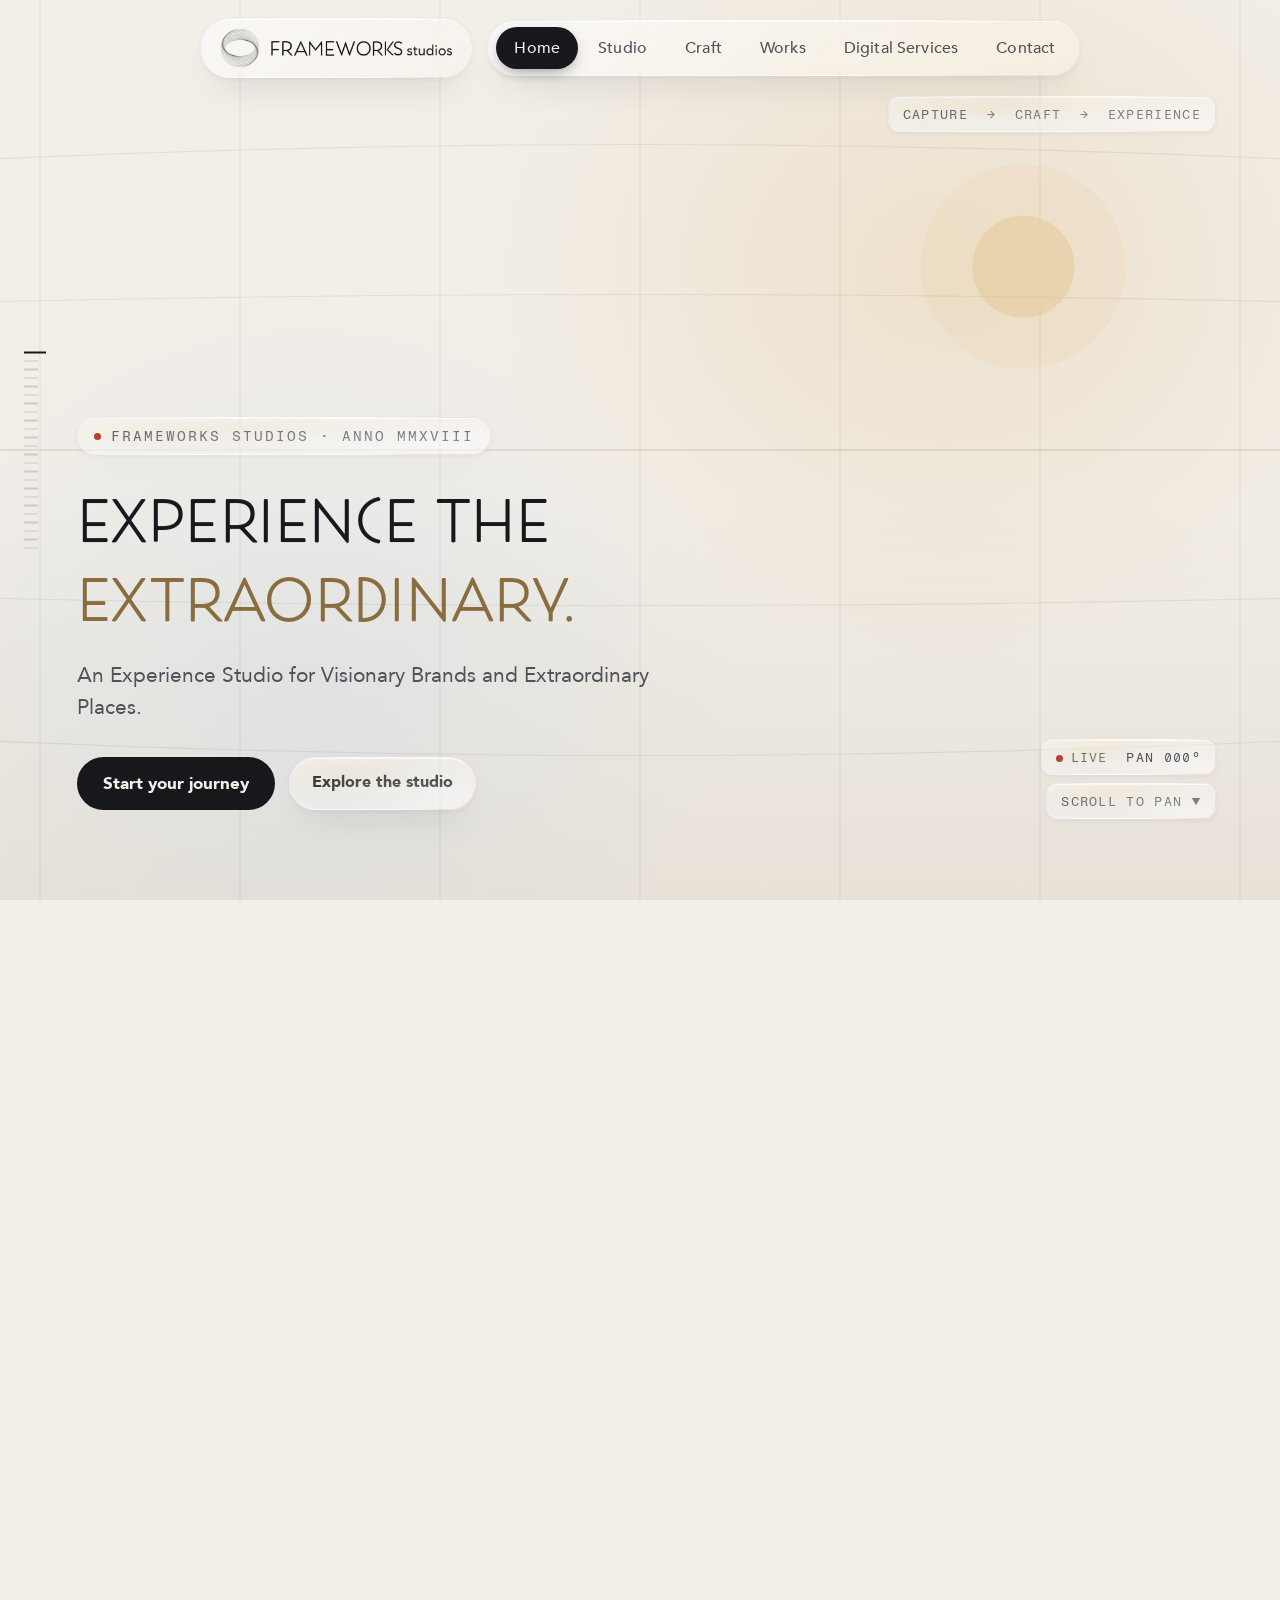
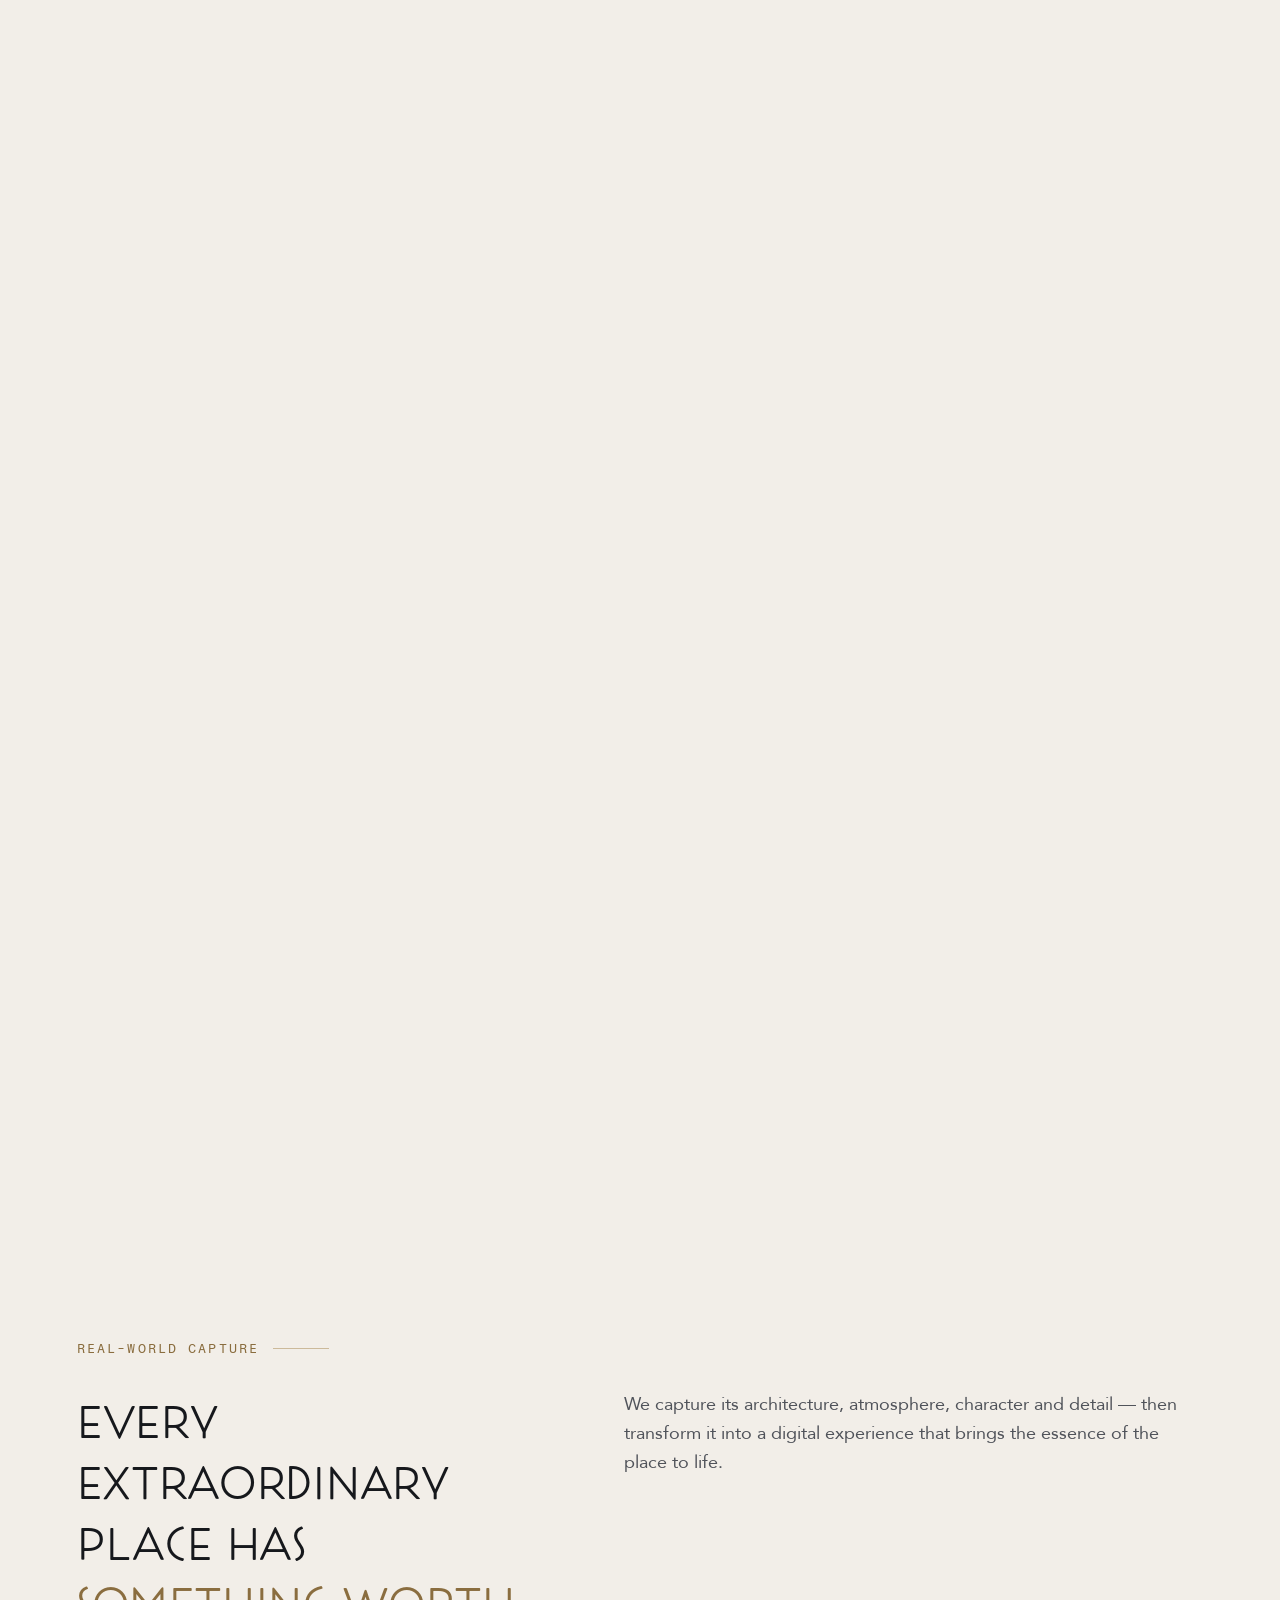
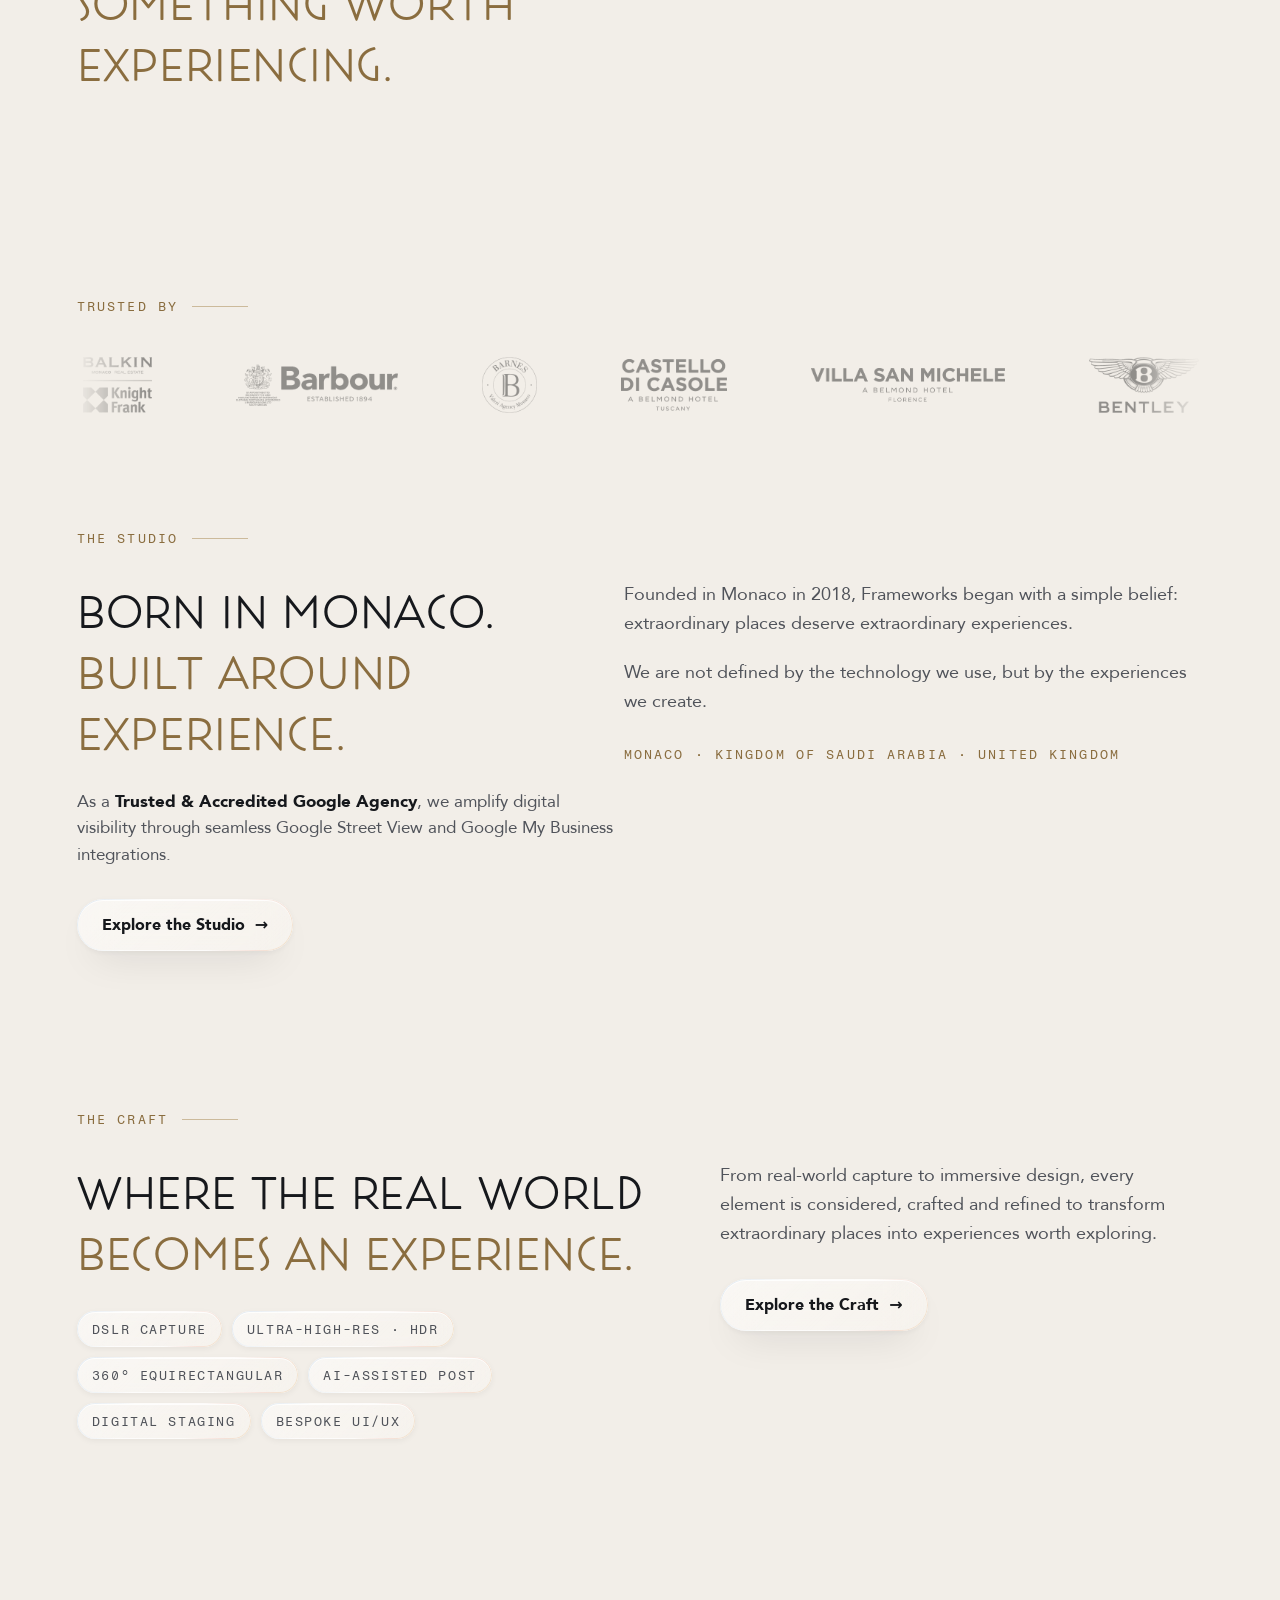
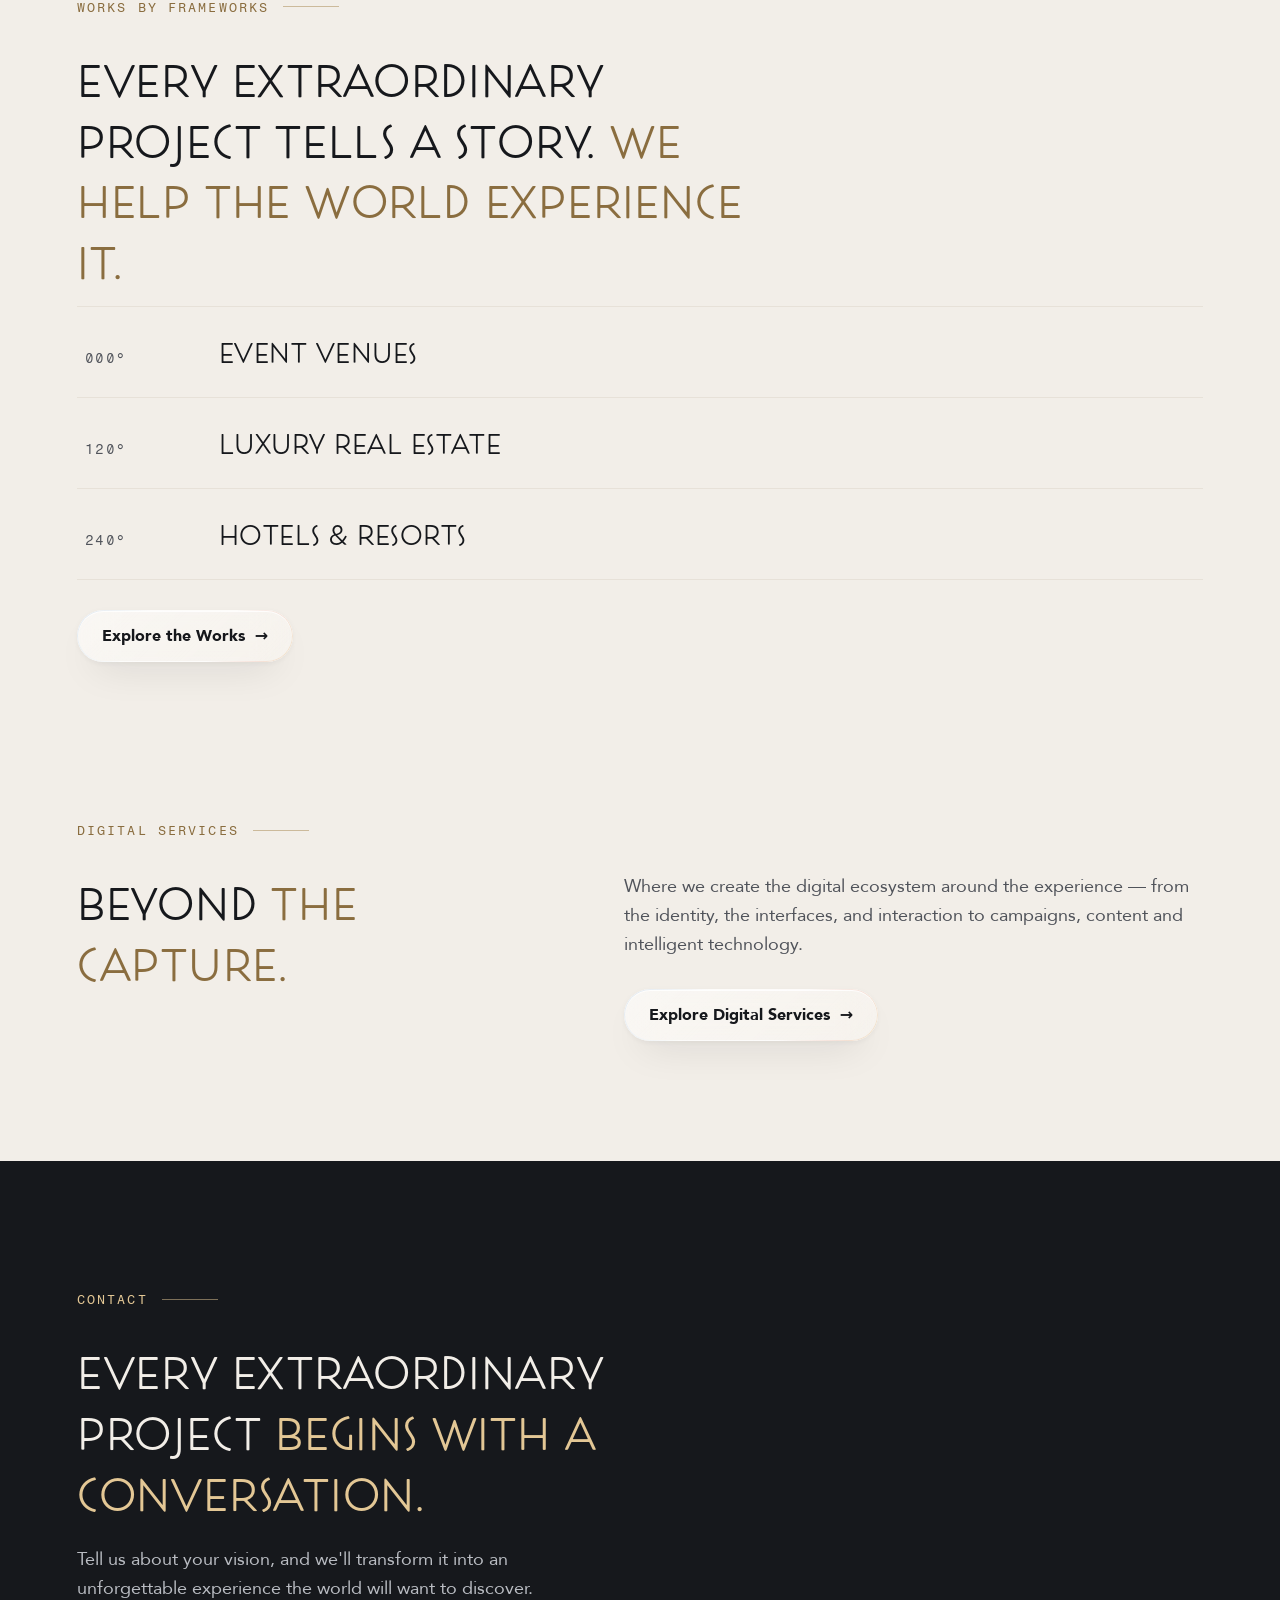
==== commit 4c261fee: "Host the site on cPanel: Apache config, PHP contact form, GA4 The domain is served from cPanel, not " ====
--- a/index.html
+++ b/index.html
@@ -3,11 +3,11 @@
 <head>
 <title>Frameworks Studios — An Experience Studio for Visionary Brands and Extraordinary Places</title>
 <meta name="description" content="An experience studio for visionary brands and extraordinary places. From Monaco, the Kingdom of Saudi Arabia and the United Kingdom, Frameworks captures extraordinary places and transforms them into immersive digital experiences — 360° tours, interactive brochures and the digital ecosystem around them." />
-<link rel="canonical" href="https://frameworks-studios.com" />
+<link rel="canonical" href="https://www.frameworksstudios.com" />
 <meta property="og:type" content="website" />
 <meta property="og:title" content="Frameworks Studios — An Experience Studio for Visionary Brands and Extraordinary Places" />
 <meta property="og:description" content="An experience studio for visionary brands and extraordinary places. From Monaco, the Kingdom of Saudi Arabia and the United Kingdom, Frameworks captures extraordinary places and transforms them into immersive digital experiences — 360° tours, interactive brochures and the digital ecosystem around them." />
-<meta property="og:url" content="https://frameworks-studios.com" />
+<meta property="og:url" content="https://www.frameworksstudios.com" />
 <meta name="twitter:card" content="summary" />
 <!-- #region SHARED:head — everything below is identical on every page. The
      per-page title, description, canonical and og:url sit above this block. -->
@@ -19,13 +19,13 @@
 <link rel="icon" href="/assets/brand/favicon-48.png?v=4" type="image/png" sizes="48x48" />
 <link rel="icon" href="/assets/brand/icon-192.png?v=4" type="image/png" sizes="192x192" />
 <link rel="apple-touch-icon" href="/assets/brand/apple-touch-icon.png?v=4" />
-<meta property="og:image" content="https://frameworksstudio.vercel.app/assets/brand/og-thumb.png?v=4" />
+<meta property="og:image" content="https://www.frameworksstudios.com/assets/brand/og-thumb.png?v=4" />
 <meta property="og:image:type" content="image/png" />
 <meta property="og:image:width" content="240" />
 <meta property="og:image:height" content="240" />
 <meta property="og:image:alt" content="Frameworks Studios" />
 <meta property="og:site_name" content="Frameworks Studios" />
-<meta name="twitter:image" content="https://frameworksstudio.vercel.app/assets/brand/og-thumb.png?v=4" />
+<meta name="twitter:image" content="https://www.frameworksstudios.com/assets/brand/og-thumb.png?v=4" />
 <link rel="preconnect" href="https://fonts.googleapis.com">
 <link rel="preconnect" href="https://fonts.gstatic.com" crossorigin>
 <!-- Fragment Mono is the only remaining webfont: display and body are self-hosted
@@ -34,6 +34,16 @@
 <link rel="preload" href="/assets/fonts/posterama-1933-light.woff2" as="font" type="font/woff2" crossorigin>
 <link rel="preload" href="/assets/fonts/avenir-roman.woff2" as="font" type="font/woff2" crossorigin>
 <link rel="stylesheet" href="/assets/site.css">
+<!-- Google Analytics (GA4). Lives in SHARED:head so every page is measured;
+     edit here and run tools/sync-partials.py to propagate. -->
+<link rel="preconnect" href="https://www.googletagmanager.com">
+<script async src="https://www.googletagmanager.com/gtag/js?id=G-W3KDPFNMYQ"></script>
+<script>
+  window.dataLayer = window.dataLayer || [];
+  function gtag(){dataLayer.push(arguments);}
+  gtag('js', new Date());
+  gtag('config', 'G-W3KDPFNMYQ');
+</script>
 <!-- #endregion SHARED:head -->
 </head>
 <body data-page="home">
--- a/assets/site.css
+++ b/assets/site.css
@@ -312,7 +312,7 @@
   line-height:1.02; letter-spacing:var(--track-xl);
 }
 /* the home hero carries the largest type on the site */
-.hero-copy h1{font-size:clamp(50px, min(8.2vw, 12.4vh), 122px); line-height:1.0}
+.hero-copy h1{font-size:clamp(42px, min(5.9vw, 8.8vh), 92px); line-height:1.04}
 /* Neither display face carries an italic, and a browser-synthesised oblique on a
    geometric deco face shears the round forms badly. The em keeps its job — the
    lyrical half of the line — through the brass accent instead of a slant. */
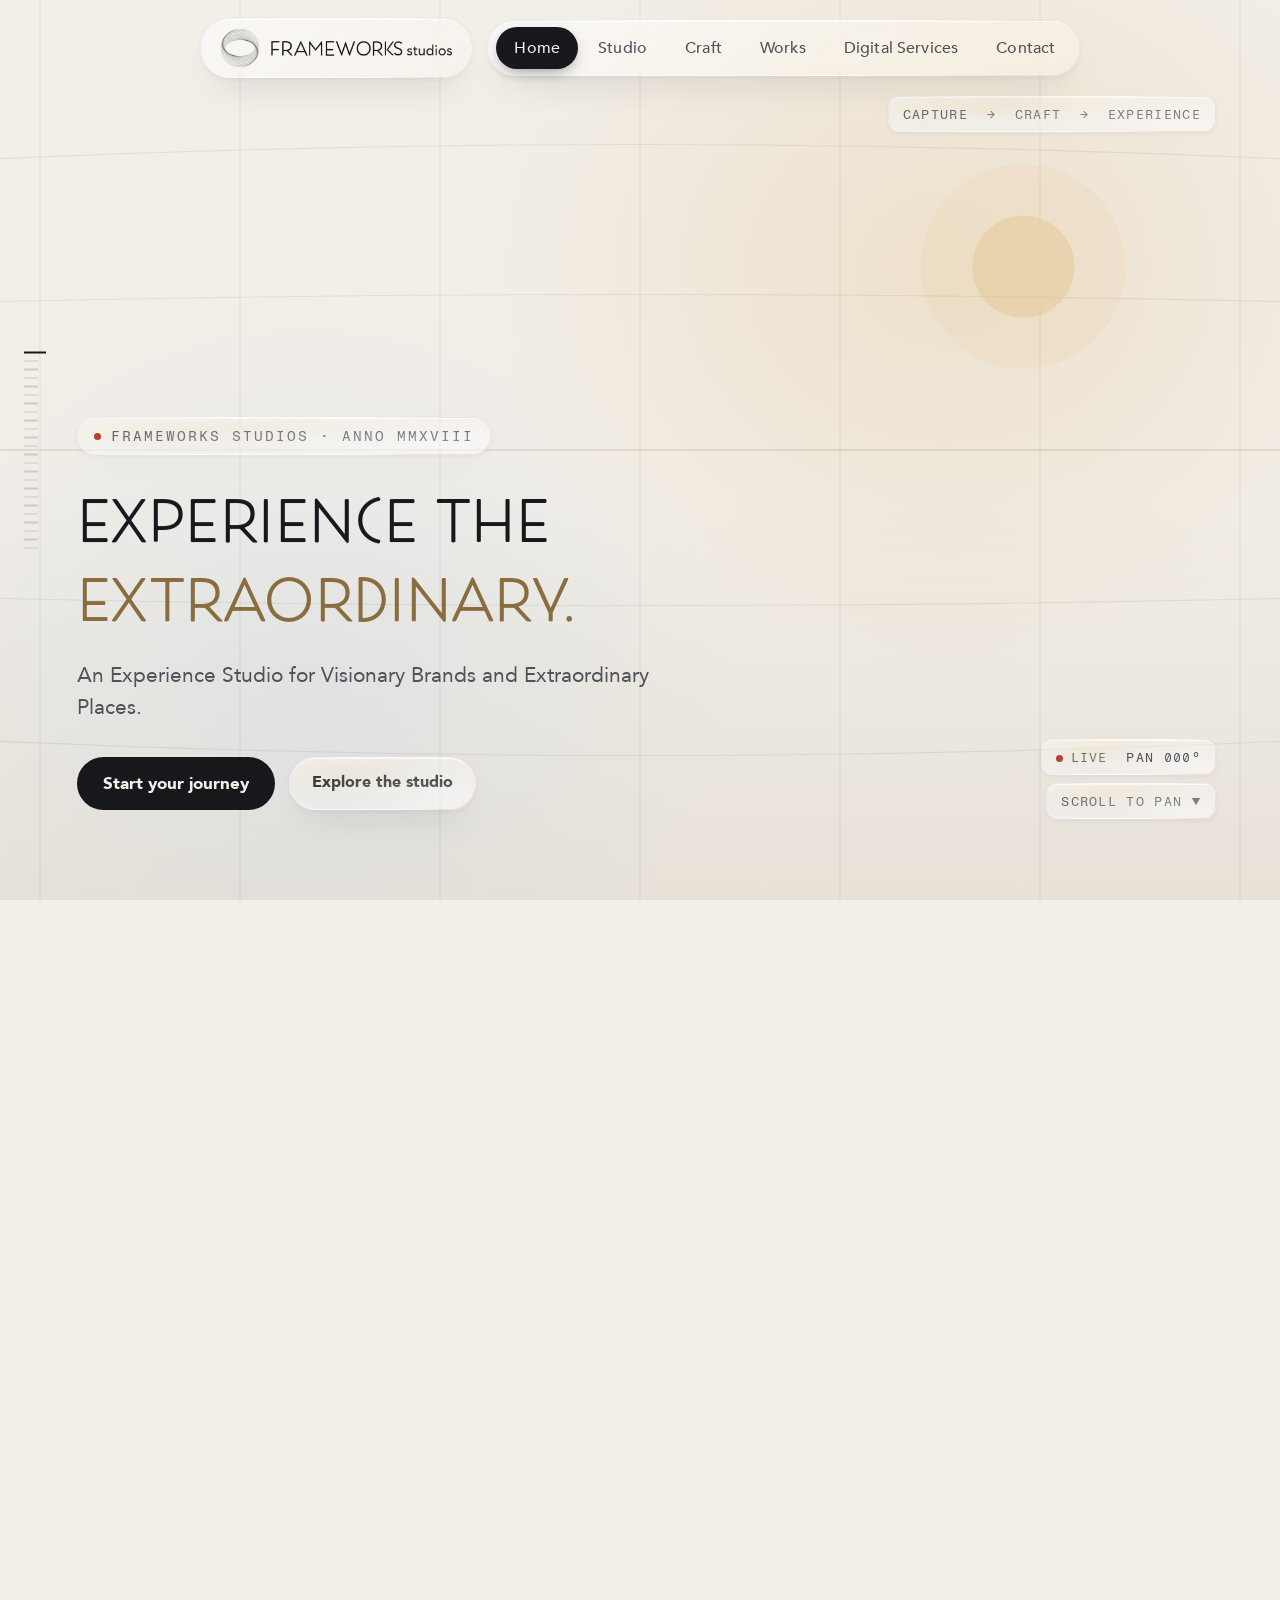
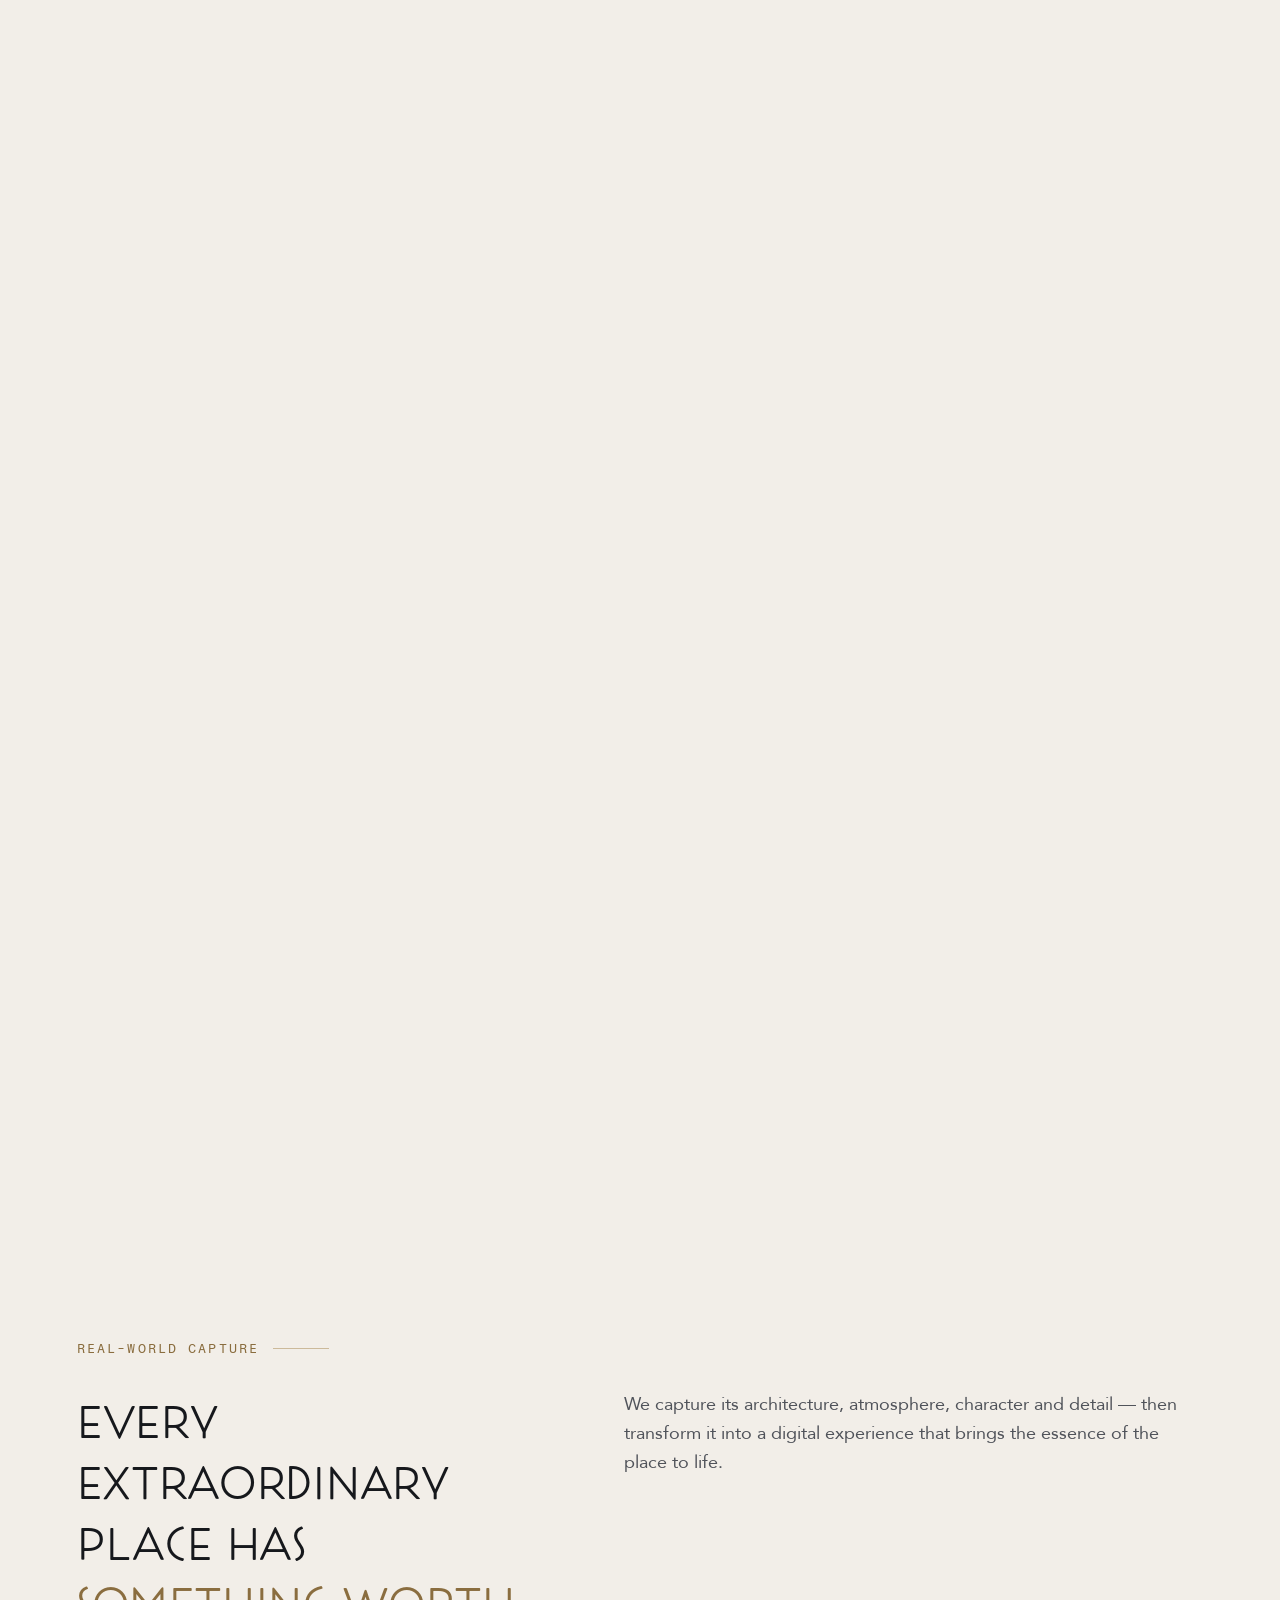
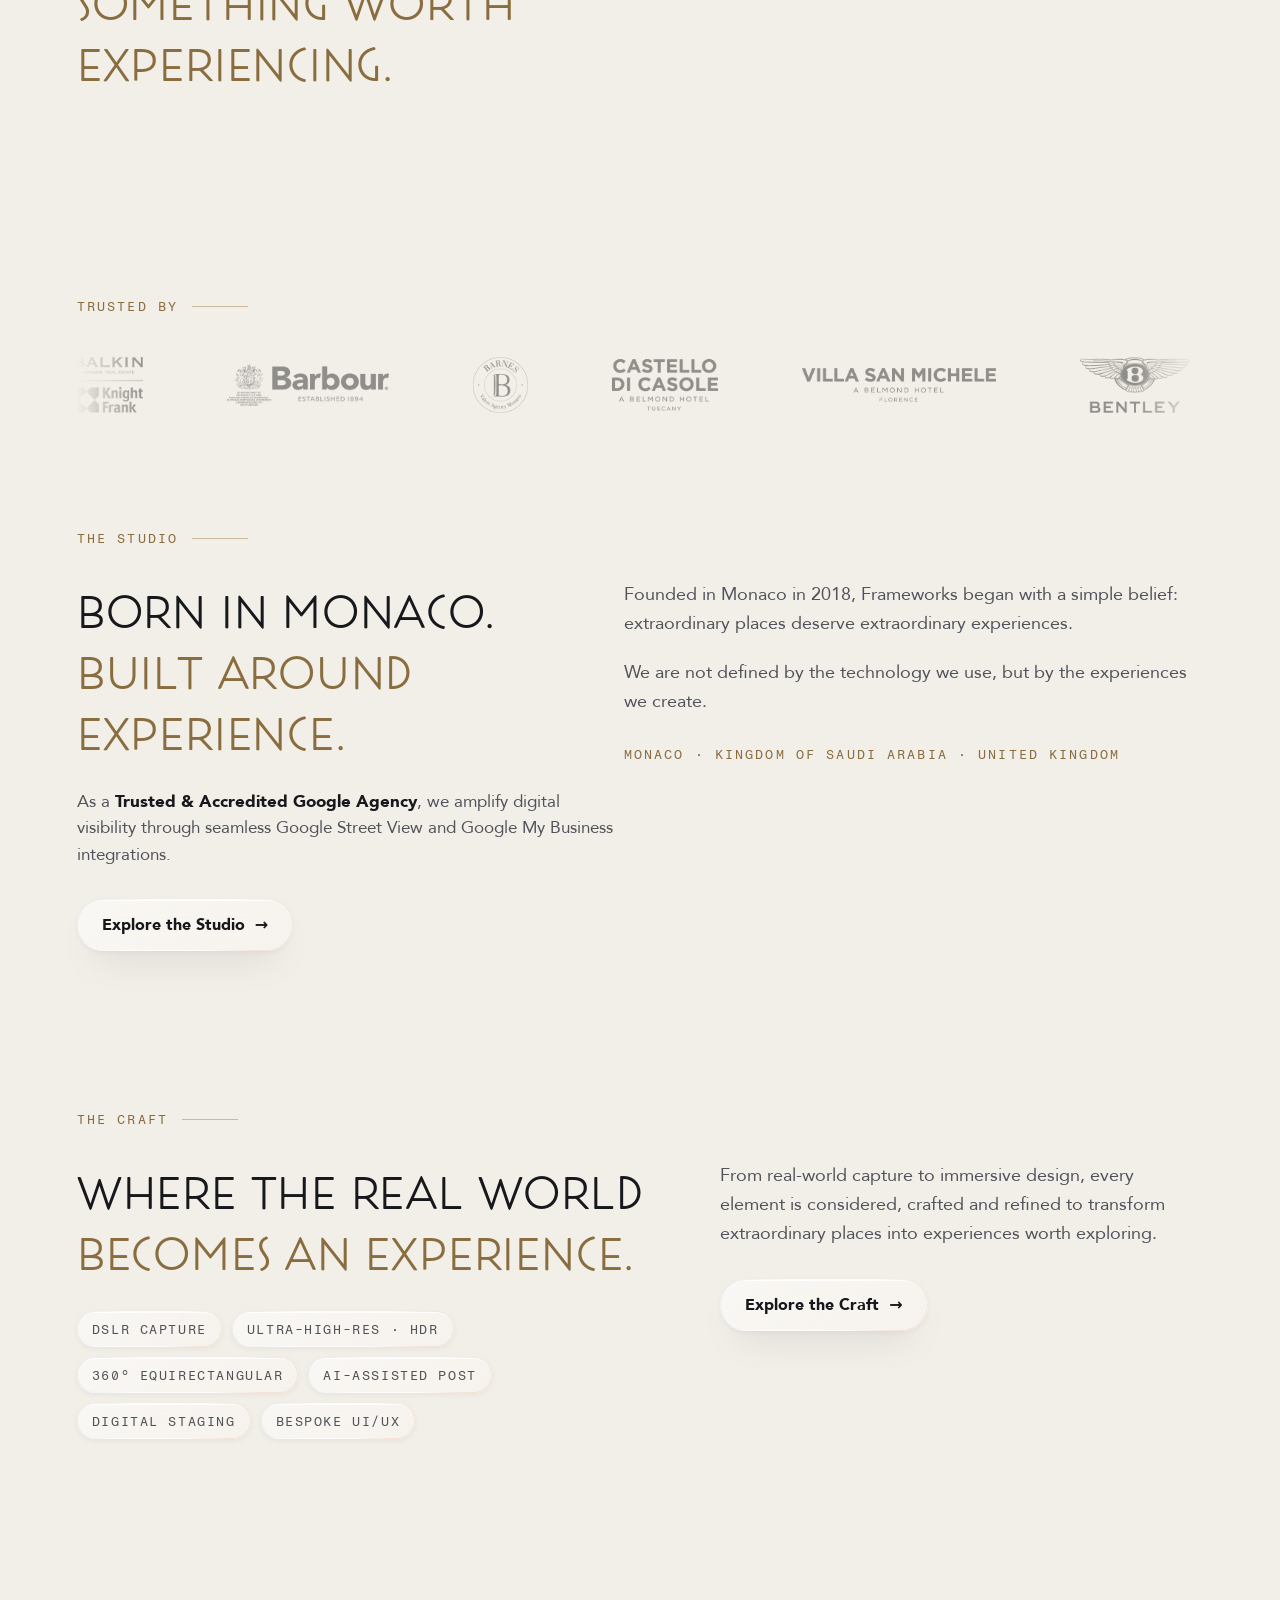
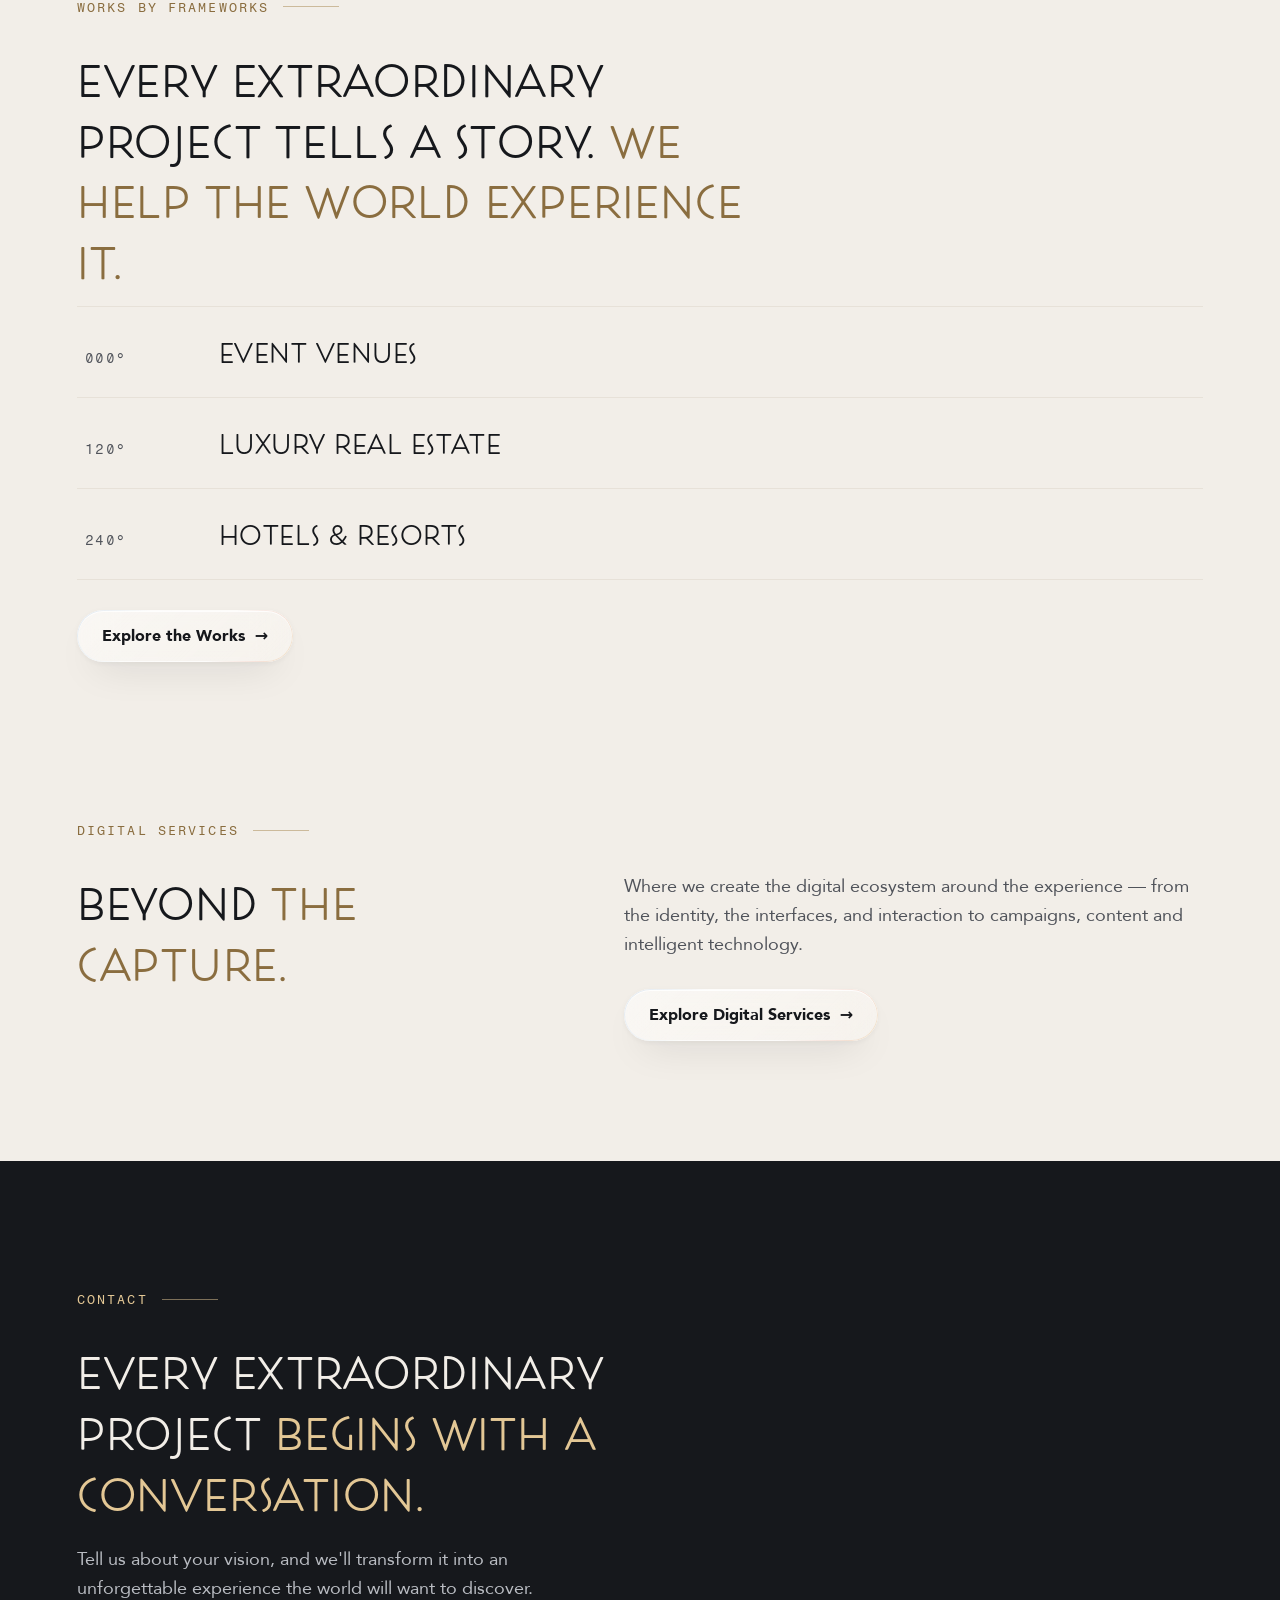
==== commit 44697533: "Trusted by: a band you can run through yourself; portrait hero stops overlapping The client band dri" ====
--- a/index.html
+++ b/index.html
@@ -207,7 +207,7 @@
   <!-- One authored track; site.js clones it for the seamless loop. To add a
        client, drop a trimmed logo into assets/logos/ and add one <li> here and
        in the hero island below. See README. -->
-  <div class="marquee" data-marquee data-marquee-speed="24">
+  <div class="marquee" data-marquee data-marquee-speed="70">
     <ul class="marquee-track">
       <li class="client"><img src="/assets/logos/balkin-monaco-knight-frank.webp" alt="Balkin Monaco · Knight Frank" width="220" height="200" loading="lazy" decoding="async"></li>
       <li class="client"><img src="/assets/logos/barbour.webp" alt="Barbour" width="470" height="200" loading="lazy" decoding="async"></li>
--- a/assets/site.css
+++ b/assets/site.css
@@ -595,26 +595,33 @@
 
 /* ---------- Trusted by — auto-rotating client banner ---------- */
 section.band.trusted{padding-top:84px; padding-bottom:84px}
+/* The band is a real horizontal scroll container rather than a transformed
+   track, so a thumb, a trackpad or a drag can run through the logos at any
+   time. site.js drives the very same scrollLeft for the idle drift and stands
+   off the moment the visitor takes hold. With JS off it is still a row you can
+   swipe — nothing is stranded past the right edge. */
 .marquee{
-  --marq-gap:72px; --marq-duration:40s;
+  --marq-gap:72px;
   display:flex; gap:var(--marq-gap);
-  width:100%; overflow:hidden; margin-top:6px;
+  width:100%; margin-top:6px;
+  overflow-x:auto; overflow-y:hidden;
+  overscroll-behavior-x:contain;          /* a flick must not trigger back-navigation */
+  -webkit-overflow-scrolling:touch;
+  scrollbar-width:none;                   /* the moving logos are their own affordance */
   -webkit-mask-image:linear-gradient(90deg,transparent,#000 6%,#000 94%,transparent);
           mask-image:linear-gradient(90deg,transparent,#000 6%,#000 94%,transparent);
 }
+.marquee::-webkit-scrollbar{display:none}
 .marquee-track{
   display:flex; align-items:center; flex:0 0 auto;
   gap:var(--marq-gap); padding-right:var(--marq-gap);   /* makes the loop seam match the gap */
   list-style:none;
 }
-.marquee.is-looping .marquee-track{
-  animation:marq var(--marq-duration) linear infinite;
-  animation-play-state:paused;                          /* idles until scrolled into view */
-}
-.marquee.is-looping.in-view .marquee-track{animation-play-state:running}
-.marquee.is-looping:hover .marquee-track,
-.marquee.is-looping:focus-within .marquee-track{animation-play-state:paused}
-@keyframes marq{to{transform:translateX(-100%)}}
+/* grab affordance only once the loop is live — a short row stays a plain row */
+.marquee.is-looping{cursor:grab}
+.marquee.is-dragging{cursor:grabbing; user-select:none; -webkit-user-select:none}
+.marquee.is-dragging img, .marquee.is-dragging .client-name{pointer-events:none}
+.marquee:focus-visible{outline:2px solid var(--brass-deep); outline-offset:6px; border-radius:10px}
 .client{flex:0 0 auto; height:74px; display:grid; place-items:center}
 /* The supplied logos are already a single ink colour on transparent, so there is
    nothing to desaturate — they simply lift out of the page on hover.
@@ -794,9 +801,8 @@
 @media (prefers-reduced-motion: reduce){
   .cap{display:none}
   .tcap{display:none}
-  /* the banner becomes a row you can swipe through yourself */
-  .marquee{overflow-x:auto; -webkit-mask-image:none; mask-image:none}
-  .marquee.is-looping .marquee-track{animation:none}
+  /* the banner stops drifting and is a row you swipe through yourself */
+  .marquee{-webkit-mask-image:none; mask-image:none}
   .marquee-track[aria-hidden="true"]{display:none}
   .more-link::after, .btn-ivory, .cta, .btn-solid, .btn-glass, .btn-glass::after{transition:none}
   .hw span{transform:none; animation:none}
@@ -1364,16 +1370,48 @@
 /* Any portrait viewport, phone through iPad Pro: lift the film, move the
    captions onto the plate it leaves behind. */
 @media (max-aspect-ratio:1/1){
-  .stage video, .stage .poster{object-position:center 20%}
-
+  .stage video, .stage .poster{object-position:center 16%}
+
+  /* The captions live on the ivory plate the lifted film leaves behind.
+     home.js measures where the film actually ends — it is object-fit:contain,
+     so the plate is a different depth on a phone and on an iPad — and
+     publishes it on .stage as --plate-top / --plate-h. The fallbacks are what
+     a 16:9 film leaves on a phone, so the band still reads if the measurement
+     never arrives.
+
+     Consecutive captions overlap in time by design: on a wide screen they are
+     staggered left and right at different heights and read as two columns. In
+     portrait they were all forced into one bottom-anchored box and printed on
+     top of each other, two and three lines deep. They keep their pairing here
+     instead — the left-hand captions take the upper row of the plate, the
+     right-hand ones the lower — and no two captions sharing a row are ever on
+     screen at the same time.
+
+     The tops are !important because the authored top lives in a style
+     attribute on each caption. */
   .cap{
-    top:auto !important; bottom:14vh;
+    bottom:auto;
     left:var(--pad-x); right:var(--pad-x);
     max-width:none; text-align:left;
   }
-  .cap-r{text-align:left}
+  .cap-l{top:calc(var(--plate-top, 42vh) + var(--plate-h, 58vh) * .06) !important}
+  .cap-r{top:calc(var(--plate-top, 42vh) + var(--plate-h, 58vh) * .52) !important; text-align:left}
   .cap-r .cap-kicker{flex-direction:row}
-  .tcap{top:auto; bottom:16vh; max-width:calc(100vw - 2 * var(--pad-x))}
+  .tcap{
+    top:calc(var(--plate-top, 42vh) + var(--plate-h, 58vh) * .30);
+    bottom:auto; max-width:calc(100vw - 2 * var(--pad-x));
+  }
+
+  /* The viewfinder readout is pinned bottom-right, which in portrait is
+     exactly where the stacked hero copy sits — on an iPad the pan readout was
+     printed across the hero buttons. The readout is a flourish; the copy is
+     the point, so in portrait the flourish goes. */
+  .vf-bl{display:none}
+
+  /* The track is measured in viewport heights, so a tall portrait screen was
+     scrolling about fourteen screens of film before reaching the first
+     section. Same pan, far less thumb. */
+  .scrub-track{height:820vh}
 }
 @media (max-aspect-ratio:1/1) and (max-width:900px){
   /* the track is measured in viewport heights, so a phone was scrolling ~14
@@ -1391,12 +1429,7 @@
   .t-main{white-space:normal; letter-spacing:.18em}
 }
 
-/* The viewfinder readouts are pinned bottom-right, which in portrait is exactly
-   where the stacked hero copy now sits — the two were printed over each other.
-   The film's own pan readout is a flourish; the copy is the point. In portrait
-   the flourish goes. */
 @media (max-aspect-ratio:1/1) and (max-width:900px){
-  .vf-bl{display:none}
   .spec-eyebrow{font-size:11.6px; letter-spacing:.08em; line-height:1.5}
 }
 /* Landscape on a phone. There is no ivory plate to move the copy onto — the
